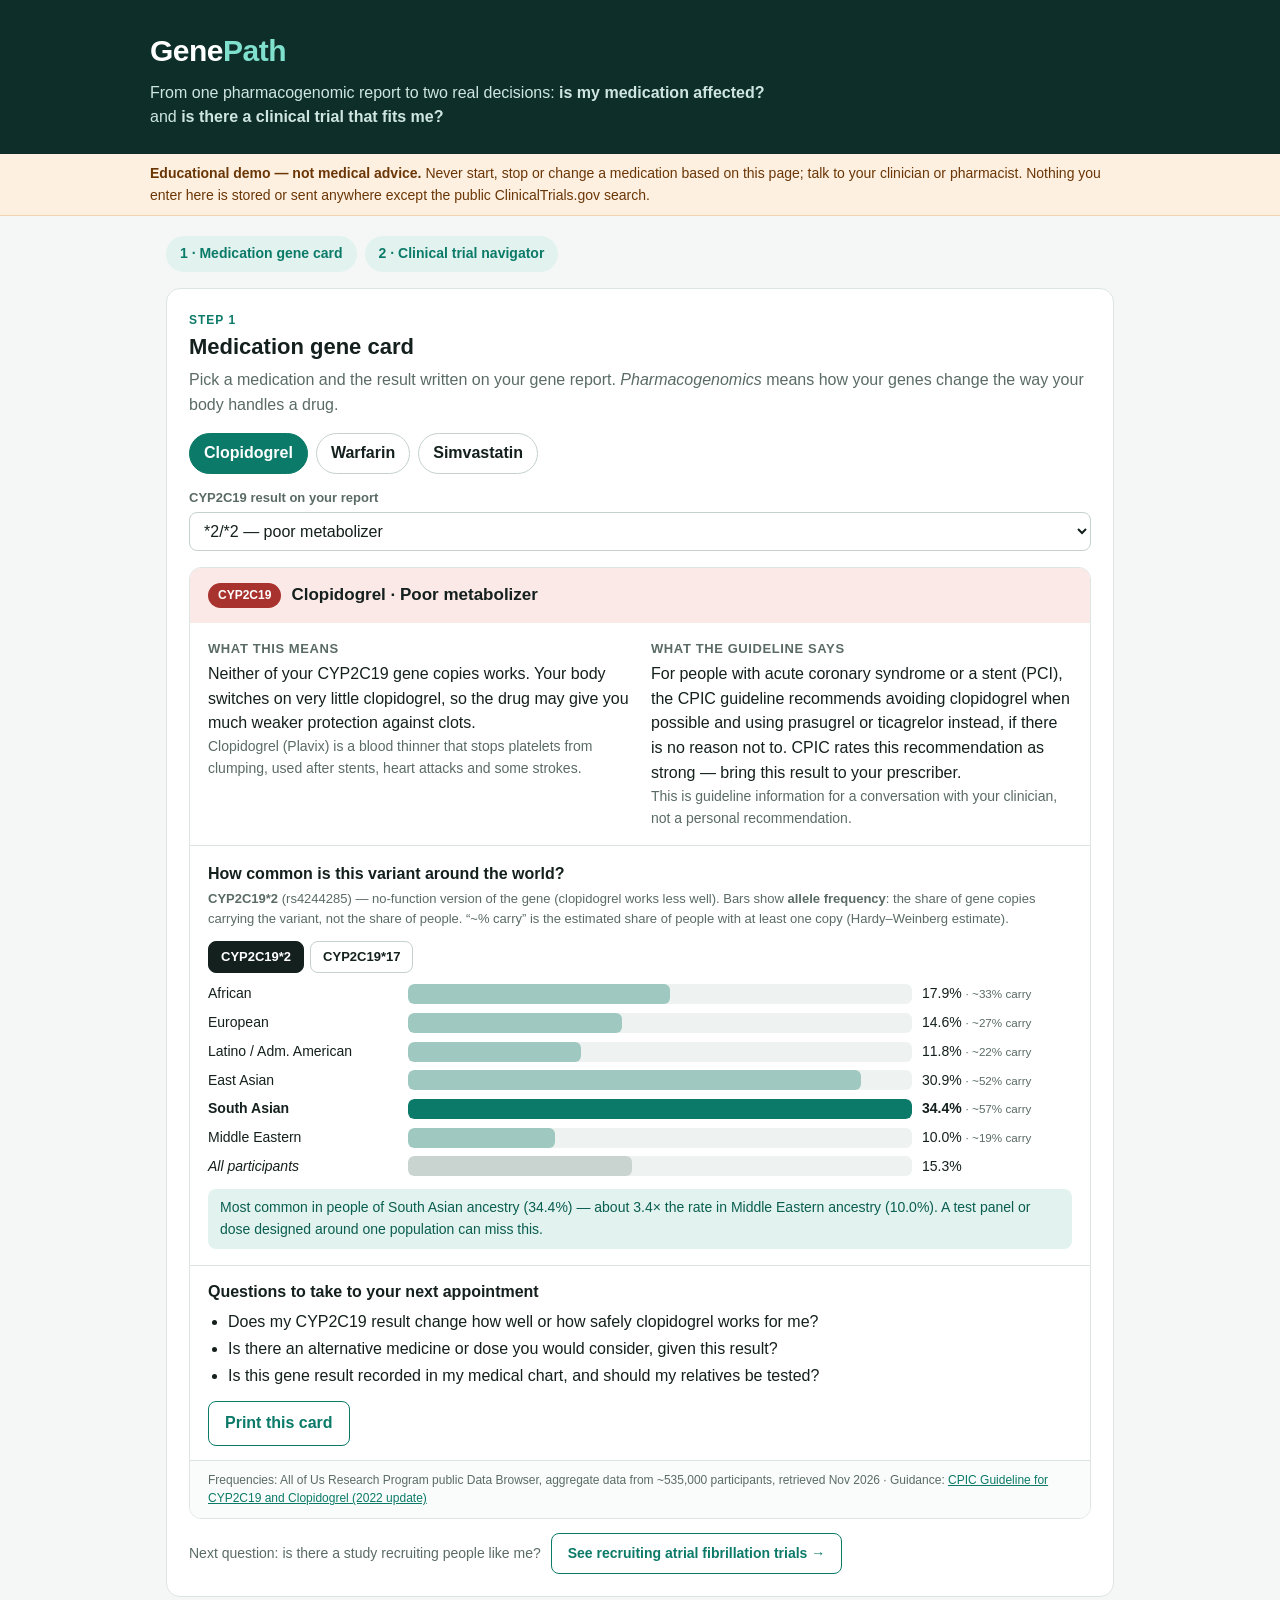
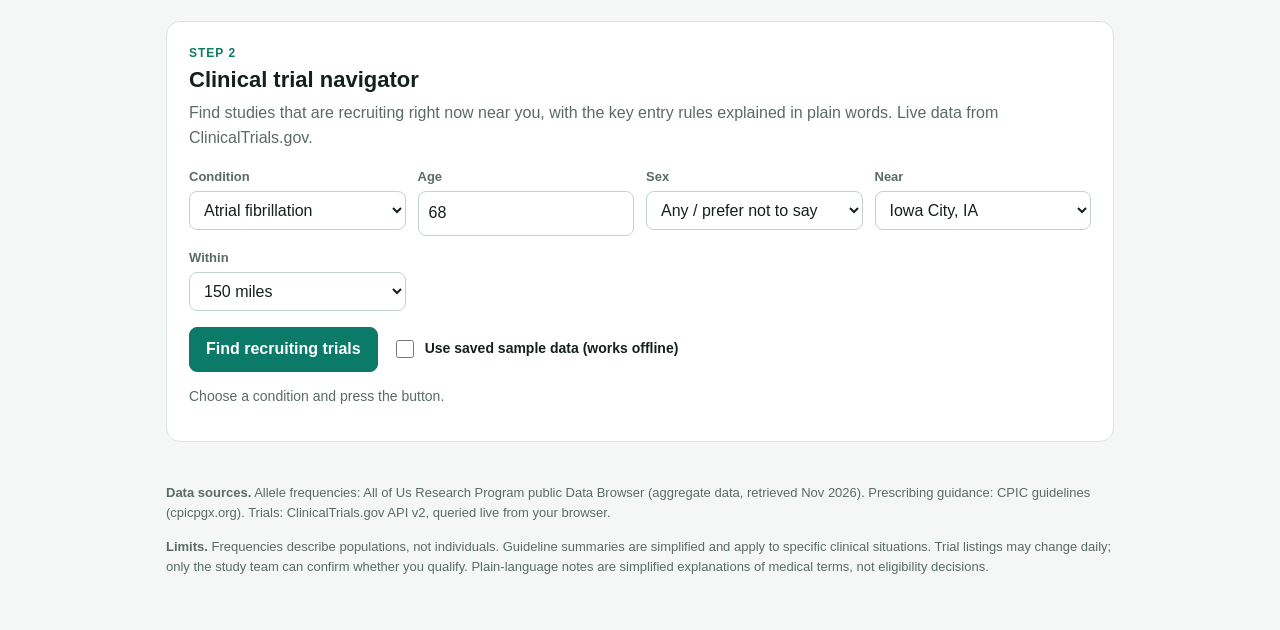
==== index.html @ 31f31918 "Round 2 review: clearer trial titles, chart insight, appointment questions, print view, accessibilit" ====
<!doctype html>
<html lang="en">
<head>
<meta charset="utf-8">
<meta name="viewport" content="width=device-width, initial-scale=1">
<title>GenePath — from a gene report to two real decisions</title>
<meta name="description" content="Educational demo: understand what a pharmacogenomic result means for clopidogrel, warfarin or simvastatin, and find recruiting clinical trials near you.">
<meta property="og:title" content="GenePath — from a gene report to two real decisions">
<meta property="og:description" content="Is my medication affected by my genes? Is there a clinical trial that fits me? Built on All of Us, CPIC and ClinicalTrials.gov public data.">
<link rel="icon" href="data:image/svg+xml,%3Csvg xmlns='http://www.w3.org/2000/svg' viewBox='0 0 32 32'%3E%3Crect width='32' height='32' rx='7' fill='%230e2f29'/%3E%3Ctext x='16' y='23' font-size='19' font-weight='700' text-anchor='middle' fill='%237fe0cd' font-family='Arial'%3EG%3C/text%3E%3C/svg%3E">
<style>
  :root {
    --bg: #f5f7f6; --card: #ffffff; --ink: #14201d; --muted: #5a6b66; --line: #dde5e2;
    --accent: #0b7a68; --accent-soft: #e2f3ef; --warn: #b4530a; --warn-soft: #fdf0e1;
    --danger: #a8322d; --danger-soft: #fbe9e7; --ok: #1f7a3d; --ok-soft: #e6f4ea;
    --bar: #9fc9c0; --bar-hi: #0b7a68;
  }
  * { box-sizing: border-box; }
  body { margin: 0; background: var(--bg); color: var(--ink);
    font: 16px/1.55 -apple-system, BlinkMacSystemFont, "Segoe UI", Roboto, Helvetica, Arial, sans-serif; }
  header.top { background: #0e2f29; color: #fff; padding: 28px 16px 24px; }
  .wrap { max-width: 980px; margin: 0 auto; padding: 0 16px; }
  header.top .wrap { padding: 0; }
  h1 { margin: 0 0 6px; font-size: 30px; letter-spacing: -0.5px; }
  h1 span { color: #7fe0cd; }
  .tagline { margin: 0; color: #cfe6e0; max-width: 640px; }
  .notice { background: var(--warn-soft); border-bottom: 1px solid #f0d5b0; color: #6b3606; font-size: 14px; padding: 9px 16px; }
  .notice .wrap { padding: 0; }
  nav.steps { display: flex; gap: 8px; margin: 20px 0 4px; flex-wrap: wrap; }
  nav.steps a { text-decoration: none; color: var(--accent); background: var(--accent-soft); padding: 7px 14px; border-radius: 999px; font-weight: 600; font-size: 14px; }
  section.module { background: var(--card); border: 1px solid var(--line); border-radius: 14px; padding: 22px; margin: 16px 0 24px; }
  h2 { margin: 0 0 4px; font-size: 22px; }
  .sub { margin: 0 0 16px; color: var(--muted); }
  .eyebrow { font-size: 12px; font-weight: 700; letter-spacing: 1px; text-transform: uppercase; color: var(--accent); }
  .controls { display: grid; grid-template-columns: repeat(auto-fit, minmax(190px, 1fr)); gap: 12px; margin-bottom: 16px; }
  label { display: block; font-size: 13px; font-weight: 600; color: var(--muted); margin-bottom: 4px; }
  select, input[type=number] { width: 100%; padding: 9px 10px; font: inherit; border: 1px solid #c4d1cd; border-radius: 8px; background: #fff; color: var(--ink); }
  button { font: inherit; font-weight: 600; cursor: pointer; border-radius: 8px; border: 1px solid var(--accent); background: var(--accent); color: #fff; padding: 9px 16px; }
  button.ghost { background: #fff; color: var(--accent); }
  button:disabled { opacity: .6; cursor: default; }
  .pillrow { display: flex; gap: 8px; flex-wrap: wrap; margin-bottom: 14px; }
  .pill { border: 1px solid #c4d1cd; background: #fff; color: var(--ink); border-radius: 999px; padding: 7px 14px; font-weight: 600; }
  .pill[aria-pressed=true] { background: var(--accent); border-color: var(--accent); color: #fff; }
  .card { border: 1px solid var(--line); border-radius: 12px; overflow: hidden; }
  .card-head { padding: 14px 18px; display: flex; gap: 10px; align-items: center; flex-wrap: wrap; }
  .card-head.ok { background: var(--ok-soft); } .card-head.warn { background: var(--warn-soft); } .card-head.danger { background: var(--danger-soft); }
  .badge { font-size: 12px; font-weight: 700; padding: 3px 10px; border-radius: 999px; color: #fff; }
  .ok .badge { background: var(--ok); } .warn .badge { background: var(--warn); } .danger .badge { background: var(--danger); }
  .card-head strong { font-size: 17px; }
  .card-body { padding: 16px 18px; display: grid; gap: 14px; }
  .card-body h3 { margin: 0 0 3px; font-size: 13px; text-transform: uppercase; letter-spacing: .6px; color: var(--muted); }
  .card-body p { margin: 0; }
  .term { border-bottom: 1px dotted var(--muted); cursor: help; }
  .glossline { font-size: 14px; color: var(--muted); margin-top: 4px; }
  .chart { border-top: 1px solid var(--line); padding: 16px 18px; }
  .chart h3 { margin: 0 0 2px; font-size: 16px; }
  .chart .hint { font-size: 13px; color: var(--muted); margin: 0 0 12px; }
  .bars { display: grid; gap: 7px; }
  .bar { display: grid; grid-template-columns: 150px 1fr 120px; gap: 10px; align-items: center; font-size: 14px; }
  .bar .track { background: #eef3f1; border-radius: 6px; height: 20px; overflow: hidden; }
  .bar .fill { height: 100%; background: var(--bar); border-radius: 6px; transition: width .35s; }
  .bar.hi .fill { background: var(--bar-hi); } .bar.hi .name, .bar.hi .val { font-weight: 700; }
  .bar .val small { color: var(--muted); font-weight: 400; }
  .tabs { display: flex; gap: 6px; flex-wrap: wrap; margin-bottom: 10px; }
  .tabs button { background: #fff; color: var(--ink); border-color: #c4d1cd; padding: 5px 12px; font-size: 13px; }
  .tabs button[aria-pressed=true] { background: var(--ink); border-color: var(--ink); color: #fff; }
  .source { font-size: 12px; color: var(--muted); padding: 10px 18px; background: #fafcfb; border-top: 1px solid var(--line); }
  .source a, .trial a { color: var(--accent); }
  .handoff { margin-top: 14px; display: flex; gap: 10px; align-items: center; flex-wrap: wrap; font-size: 14px; color: var(--muted); }
  .toggle { display: flex; align-items: center; gap: 8px; font-size: 14px; color: var(--ink); font-weight: 600; margin: 0; }
  .toggle input { width: 18px; height: 18px; }
  .actions { display: flex; gap: 14px; align-items: center; flex-wrap: wrap; margin-bottom: 14px; }
  .status { font-size: 14px; color: var(--muted); margin: 0 0 12px; }
  .status.err { color: var(--danger); }
  .trial { border: 1px solid var(--line); border-radius: 12px; padding: 14px 16px; margin-bottom: 12px; }
  .trial h3 { margin: 0 0 2px; font-size: 17px; }
  .trial .official { font-size: 13px; color: var(--muted); margin: 0 0 8px; }
  .chips { display: flex; gap: 6px; flex-wrap: wrap; margin-bottom: 8px; }
  .chip { font-size: 12px; font-weight: 600; background: var(--accent-soft); color: #0a5e50; padding: 3px 9px; border-radius: 999px; }
  .chip.grey { background: #eef1f0; color: var(--muted); }
  .trial details { margin-top: 8px; }
  .trial summary { cursor: pointer; font-weight: 600; color: var(--accent); }
  .crit { margin: 10px 0 0; padding: 0; list-style: none; display: grid; gap: 10px; }
  .crit li { border-left: 3px solid var(--bar); padding-left: 10px; }
  .crit .orig { font-size: 14px; }
  .crit .plain { font-size: 14px; color: #0a5e50; background: var(--accent-soft); border-radius: 6px; padding: 4px 8px; margin-top: 4px; display: inline-block; }
  .contact { font-size: 14px; margin-top: 10px; }
  footer { color: var(--muted); font-size: 13px; padding: 4px 0 40px; }
  :focus-visible { outline: 3px solid #f0a53a; outline-offset: 2px; }
  .insight { margin: 12px 0 0; font-size: 14px; background: var(--accent-soft); border-radius: 8px; padding: 8px 12px; color: #0a5e50; }
  .ask { border-top: 1px solid var(--line); padding: 14px 18px; }
  .ask h3 { margin: 0 0 6px; font-size: 16px; }
  .ask ul { margin: 0; padding-left: 20px; } .ask li { margin: 2px 0; }
  .ask button { margin-top: 10px; }
  .trial .lead { font-size: 14px; margin: 0 0 8px; }
  @media (min-width: 760px) { .card-body { grid-template-columns: 1fr 1fr; gap: 22px; } .bar { grid-template-columns: 190px 1fr 150px; } }
  @media print {
    body { background: #fff; } header.top { background: #fff; color: #000; padding: 0 0 8px; } h1 span, .tagline { color: #000; }
    nav.steps, #trials, .pillrow, #genoControls, .handoff, .tabs, .ask button, footer p:last-child { display: none !important; }
    section.module { border: 0; padding: 0; } .card, .trial { break-inside: avoid; }
    .bar .fill { -webkit-print-color-adjust: exact; print-color-adjust: exact; }
  }
  @media (max-width: 560px) { .bar { grid-template-columns: 96px 1fr 92px; font-size: 13px; } h1 { font-size: 25px; } section.module { padding: 16px; } }
</style>
</head>
<body>
<header class="top"><div class="wrap">
  <h1>Gene<span>Path</span></h1>
  <p class="tagline">From one pharmacogenomic report to two real decisions: <b>is my medication affected?</b> and <b>is there a clinical trial that fits me?</b></p>
</div></header>
<div class="notice"><div class="wrap"><b>Educational demo — not medical advice.</b> Never start, stop or change a medication based on this page; talk to your clinician or pharmacist. Nothing you enter here is stored or sent anywhere except the public ClinicalTrials.gov search.</div></div>

<div class="wrap">
  <nav class="steps"><a href="#med">1 · Medication gene card</a><a href="#trials">2 · Clinical trial navigator</a></nav>

  <section class="module" id="med">
    <div class="eyebrow">Step 1</div>
    <h2>Medication gene card</h2>
    <p class="sub">Pick a medication and the result written on your gene report. <i>Pharmacogenomics</i> means how your genes change the way your body handles a drug.</p>
    <div class="pillrow" id="drugPills"></div>
    <div class="controls" id="genoControls"></div>
    <div class="card" id="medCard" aria-live="polite"></div>
    <div class="handoff" id="handoff"></div>
  </section>

  <section class="module" id="trials">
    <div class="eyebrow">Step 2</div>
    <h2>Clinical trial navigator</h2>
    <p class="sub">Find studies that are recruiting right now near you, with the key entry rules explained in plain words. Live data from ClinicalTrials.gov.</p>
    <div class="controls">
      <div><label for="cond">Condition</label><select id="cond"></select></div>
      <div><label for="age">Age</label><input id="age" type="number" min="0" max="110" value="68"></div>
      <div><label for="sex">Sex</label><select id="sex"><option value="ALL">Any / prefer not to say</option><option value="FEMALE">Female</option><option value="MALE">Male</option></select></div>
      <div><label for="city">Near</label><select id="city"></select></div>
      <div><label for="radius">Within</label><select id="radius"><option>50</option><option selected>150</option><option>300</option></select></div>
    </div>
    <div class="actions">
      <button id="searchBtn">Find recruiting trials</button>
      <label class="toggle"><input type="checkbox" id="sampleToggle"> Use saved sample data (works offline)</label>
    </div>
    <p class="status" id="trialStatus" role="status" aria-live="polite">Choose a condition and press the button.</p>
    <div id="trialList"></div>
  </section>

  <footer>
    <p><b>Data sources.</b> Allele frequencies: All of Us Research Program public Data Browser (aggregate data, retrieved Nov 2026). Prescribing guidance: CPIC guidelines (cpicpgx.org). Trials: ClinicalTrials.gov API v2, queried live from your browser.</p>
    <p><b>Limits.</b> Frequencies describe populations, not individuals. Guideline summaries are simplified and apply to specific clinical situations. Trial listings may change daily; only the study team can confirm whether you qualify. Plain-language notes are simplified explanations of medical terms, not eligibility decisions.</p>
  </footer>
</div>

<script src="snapshot.js"></script>
<script>
"use strict";
const $ = (id) => document.getElementById(id);
const esc = (s) => String(s ?? "").replace(/[&<>"']/g, (c) => ({ "&": "&amp;", "<": "&lt;", ">": "&gt;", '"': "&quot;", "'": "&#39;" }[c]));

/* ---------------- Module 1: medication gene card ---------------- */
const GROUPS = [["AFR", "African"], ["EUR", "European"], ["AMR", "Latino / Admixed American"], ["EAS", "East Asian"], ["SAS", "South Asian"], ["MID", "Middle Eastern"]];
const SHORT = { AFR: "African", EUR: "European", AMR: "Latino / Adm. American", EAS: "East Asian", SAS: "South Asian", MID: "Middle Eastern" };

// Allele frequencies (%), All of Us public Data Browser, retrieved 2026-11-12. ~1.07M alleles per site.
const VARIANTS = {
  c19s2: { label: "CYP2C19*2", rs: "rs4244285", effect: "no-function version of the gene (clopidogrel works less well)", overall: 15.3, f: { AFR: 17.9, EUR: 14.6, AMR: 11.8, EAS: 30.9, SAS: 34.4, MID: 10.0 } },
  c19s17: { label: "CYP2C19*17", rs: "rs12248560", effect: "increased-function version of the gene (faster activation)", overall: 19.6, f: { AFR: 22.2, EUR: 22.0, AMR: 12.5, EAS: 1.0, SAS: 17.1, MID: 20.4 } },
  c9s2: { label: "CYP2C9*2", rs: "rs1799853", effect: "slower warfarin breakdown", overall: 9.6, f: { AFR: 2.1, EUR: 12.9, AMR: 8.5, EAS: 0.1, SAS: 4.5, MID: 11.9 } },
  c9s3: { label: "CYP2C9*3", rs: "rs1057910", effect: "much slower warfarin breakdown", overall: 5.2, f: { AFR: 1.2, EUR: 6.7, AMR: 4.4, EAS: 3.2, SAS: 10.6, MID: 7.1 } },
  vk: { label: "VKORC1 −1639A", rs: "rs9923231", effect: "more sensitive to warfarin (lower dose needed)", overall: 35.2, f: { AFR: 9.4, EUR: 38.6, AMR: 42.6, EAS: 87.4, SAS: 17.1, MID: 50.5 } },
  slco5: { label: "SLCO1B1*5", rs: "rs4149056", effect: "reduced liver uptake of statins (higher muscle side-effect risk)", overall: 12.6, f: { AFR: 2.8, EUR: 16.0, AMR: 12.1, EAS: 12.7, SAS: 4.8, MID: 20.8 } },
};

const CLOPI_ALT = "For people with acute coronary syndrome or a stent (PCI), the CPIC guideline recommends avoiding clopidogrel when possible and using prasugrel or ticagrelor instead, if there is no reason not to.";
const DRUGS = {
  clopidogrel: {
    name: "Clopidogrel", brand: "Plavix", use: "a blood thinner that stops platelets from clumping, used after stents, heart attacks and some strokes",
    gene: "CYP2C19", variants: ["c19s2", "c19s17"], condition: "afib",
    guideline: "CPIC Guideline for CYP2C19 and Clopidogrel (2022 update)", url: "https://cpicpgx.org/guidelines/guideline-for-clopidogrel-and-cyp2c19/",
    selects: [{ id: "g", label: "CYP2C19 result on your report", options: [
      ["*1/*1", "*1/*1 — normal metabolizer"], ["*1/*2", "*1/*2 — intermediate metabolizer"], ["*2/*2", "*2/*2 — poor metabolizer"],
      ["*1/*17", "*1/*17 — rapid metabolizer"], ["*17/*17", "*17/*17 — ultrarapid metabolizer"], ["*2/*17", "*2/*17 — intermediate metabolizer"]] }],
    result(v) {
      const R = {
        "*1/*1": ["ok", "Normal metabolizer", "Your liver enzyme CYP2C19 works as expected. Clopidogrel is a “prodrug”: it only works after this enzyme switches it on, and yours does that normally.", "Standard clopidogrel dosing is expected to work as intended. No genetics-based change is suggested by CPIC."],
        "*1/*2": ["warn", "Intermediate metabolizer", "One of your two CYP2C19 gene copies does not work. Your body switches on less clopidogrel than usual, so the drug may protect you less well against clots.", CLOPI_ALT + " CPIC rates this recommendation as strong. Worth raising with your cardiologist or pharmacist."],
        "*2/*2": ["danger", "Poor metabolizer", "Neither of your CYP2C19 gene copies works. Your body switches on very little clopidogrel, so the drug may give you much weaker protection against clots.", CLOPI_ALT + " CPIC rates this recommendation as strong — bring this result to your prescriber."],
        "*1/*17": ["ok", "Rapid metabolizer", "One of your CYP2C19 gene copies is extra active. Your body switches on clopidogrel at least as well as usual.", "Standard clopidogrel dosing is expected to work. No genetics-based change is suggested by CPIC."],
        "*17/*17": ["ok", "Ultrarapid metabolizer", "Both of your CYP2C19 gene copies are extra active. Your body switches on clopidogrel very efficiently.", "Standard clopidogrel dosing is expected to work. No genetics-based change is suggested by CPIC."],
        "*2/*17": ["warn", "Intermediate metabolizer", "You carry one non-working copy (*2) and one extra-active copy (*17). The extra-active copy does not fully make up for the non-working one, so this is treated as reduced function.", CLOPI_ALT + " CPIC rates this recommendation as strong. Worth raising with your cardiologist or pharmacist."],
      }[v.g];
      return { level: R[0], title: R[1], meaning: R[2], action: R[3], focus: v.g.includes("*17") && !v.g.includes("*2") ? "c19s17" : "c19s2" };
    },
  },
  warfarin: {
    name: "Warfarin", brand: "Coumadin", use: "a blood thinner used for atrial fibrillation, clots and mechanical heart valves; the right dose differs a lot between people",
    gene: "CYP2C9 + VKORC1", variants: ["vk", "c9s2", "c9s3"], condition: "afib",
    guideline: "CPIC Guideline for Pharmacogenetics-Guided Warfarin Dosing (2017 update)", url: "https://cpicpgx.org/guidelines/guideline-for-warfarin-and-cyp2c9-and-vkorc1/",
    selects: [
      { id: "c9", label: "CYP2C9 result", options: [["*1/*1", "*1/*1 — normal"], ["*1/*2", "*1/*2 — mildly reduced"], ["*1/*3", "*1/*3 — reduced"], ["*2/*2", "*2/*2 — reduced"], ["*2/*3", "*2/*3 — strongly reduced"], ["*3/*3", "*3/*3 — strongly reduced"]] },
      { id: "vk", label: "VKORC1 −1639 result", options: [["GG", "G/G — typical sensitivity"], ["AG", "A/G — more sensitive"], ["AA", "A/A — most sensitive"]] }],
    result(v) {
      // Dose-need band (0 typical, 1 lower, 2 much lower), following the genotype table in the FDA warfarin label.
      const band = { GG: [0, 0, 1, 1, 1, 2], AG: [0, 1, 1, 1, 2, 2], AA: [1, 1, 2, 2, 2, 2] }[v.vk][["*1/*1", "*1/*2", "*1/*3", "*2/*2", "*2/*3", "*3/*3"].indexOf(v.c9)];
      const c9txt = v.c9 === "*1/*1" ? "Your CYP2C9 enzyme clears warfarin at the usual speed." : "Your CYP2C9 enzyme clears warfarin more slowly than usual, so the drug stays in your body longer.";
      const vktxt = v.vk === "GG" ? "Your VKORC1 result means typical sensitivity to warfarin." : v.vk === "AG" ? "Your VKORC1 result means you are somewhat more sensitive to warfarin." : "Your VKORC1 result means you are highly sensitive to warfarin.";
      const T = [["ok", "Typical dose need expected"], ["warn", "Lower dose need likely"], ["danger", "Much lower dose need likely"]][band];
      const act = ["Your genes do not point to an unusual dose. Dosing is still individual and guided by regular INR blood tests.",
        "People with this combination usually end up on a lower-than-average dose. CPIC recommends that prescribers use a validated genetics-based dosing calculator when starting warfarin, alongside INR blood tests.",
        "People with this combination usually need a much lower dose and can take longer to reach a stable level. CPIC recommends that prescribers use a validated genetics-based dosing calculator when starting warfarin, with close INR monitoring."][band];
      const alt = v.c9 === "*2/*3" || v.c9 === "*3/*3" ? " For this CYP2C9 result, CPIC also notes that a different oral blood thinner might be considered." : "";
      return { level: T[0], title: T[1], meaning: c9txt + " " + vktxt, action: act + alt + " Note: for people of African ancestry, CPIC advises also testing additional CYP2C9 variants (*5, *6, *8, *11) that this simple card does not cover.",
        focus: v.vk !== "GG" ? "vk" : v.c9.includes("*3") ? "c9s3" : v.c9.includes("*2") ? "c9s2" : "vk" };
    },
  },
  simvastatin: {
    name: "Simvastatin", brand: "Zocor", use: "a statin that lowers cholesterol; its best-known side effect is muscle pain or, rarely, muscle damage",
    gene: "SLCO1B1", variants: ["slco5"], condition: null,
    guideline: "CPIC Guideline for SLCO1B1, ABCG2, CYP2C9 and Statin-Associated Musculoskeletal Symptoms (2022)", url: "https://cpicpgx.org/guidelines/cpic-guideline-for-statins/",
    selects: [{ id: "g", label: "SLCO1B1 result on your report", options: [["TT", "*1/*1 (T/T) — normal function"], ["TC", "*1/*5 (T/C) — decreased function"], ["CC", "*5/*5 (C/C) — poor function"]] }],
    result(v) {
      const R = {
        TT: ["ok", "Normal function", "SLCO1B1 makes a transporter that pulls statins out of the blood into the liver. Yours works normally, so simvastatin levels in your blood are expected to be typical.", "No genetics-based change is suggested by CPIC. Usual statin choice and dose apply."],
        TC: ["warn", "Decreased function", "One of your two SLCO1B1 gene copies works less well. More simvastatin stays in your bloodstream, which raises the chance of muscle pain or muscle injury.", "CPIC recommends that prescribers consider a different statin (for example rosuvastatin or pravastatin), or, if simvastatin is still needed, keep it at a low dose (CPIC: under 20 mg a day). Report new muscle pain to your clinician."],
        CC: ["danger", "Poor function", "Both of your SLCO1B1 gene copies work poorly. Simvastatin builds up in your bloodstream much more than usual, with a clearly higher risk of muscle injury.", "CPIC recommends that prescribers choose a different statin rather than simvastatin. Bring this result to your prescriber; do not stop a statin on your own."],
      }[v.g];
      return { level: R[0], title: R[1], meaning: R[2], action: R[3], focus: "slco5" };
    },
  },
};

const med = { drug: "clopidogrel", values: {}, variant: null };

function renderDrugPills() {
  $("drugPills").innerHTML = Object.entries(DRUGS).map(([k, d]) => `<button class="pill" data-drug="${k}" aria-pressed="${k === med.drug}">${d.name}</button>`).join("");
}
function renderGenoControls() {
  const d = DRUGS[med.drug];
  med.values = {};
  $("genoControls").innerHTML = d.selects.map((s) => {
    med.values[s.id] = s.options[med.drug === "clopidogrel" ? 2 : 0][0];
    return `<div><label for="sel_${s.id}">${esc(s.label)}</label><select id="sel_${s.id}" data-sel="${s.id}">${s.options.map(([v, t]) => `<option value="${esc(v)}" ${v === med.values[s.id] ? "selected" : ""}>${esc(t)}</option>`).join("")}</select></div>`;
  }).join("");
}
function carrierPct(p) { const q = p / 100; return (1 - (1 - q) * (1 - q)) * 100; }
function renderMedCard(resetVariant) {
  const d = DRUGS[med.drug], r = d.result(med.values);
  if (resetVariant || !d.variants.includes(med.variant)) med.variant = r.focus;
  const v = VARIANTS[med.variant];
  const max = Math.max(...Object.values(v.f), v.overall);
  const top = Object.entries(v.f).sort((a, b) => b[1] - a[1])[0][0];
  const bars = GROUPS.map(([k]) => `<div class="bar ${k === top ? "hi" : ""}"><div class="name">${SHORT[k]}</div><div class="track"><div class="fill" style="width:${(v.f[k] / max * 100).toFixed(1)}%"></div></div><div class="val">${v.f[k].toFixed(1)}% <small>· ~${carrierPct(v.f[k]).toFixed(0)}% carry</small></div></div>`).join("")
    + `<div class="bar"><div class="name"><i>All participants</i></div><div class="track"><div class="fill" style="width:${(v.overall / max * 100).toFixed(1)}%;background:#c9d3d0"></div></div><div class="val">${v.overall.toFixed(1)}%</div></div>`;
  const sorted = Object.entries(v.f).sort((a, b) => b[1] - a[1]), hi = sorted[0], lo = sorted[sorted.length - 1];
  const insight = `Most common in people of ${SHORT[hi[0]]} ancestry (${hi[1].toFixed(1)}%) — about ${(hi[1] / lo[1]).toFixed(hi[1] / lo[1] >= 10 ? 0 : 1)}× the rate in ${SHORT[lo[0]]} ancestry (${lo[1].toFixed(1)}%). A test panel or dose designed around one population can miss this.`;
  const asks = r.level === "ok"
    ? ["Is this gene result recorded in my medical chart, so future prescribers can see it?", "Are there other medicines I take that this gene also affects?", "Should my close relatives know about this result?"]
    : [`Does my ${d.gene} result change how well or how safely ${d.name.toLowerCase()} works for me?`, "Is there an alternative medicine or dose you would consider, given this result?", "Is this gene result recorded in my medical chart, and should my relatives be tested?"];
  const tabs = d.variants.length > 1 ? `<div class="tabs">${d.variants.map((k) => `<button data-variant="${k}" aria-pressed="${k === med.variant}">${VARIANTS[k].label}</button>`).join("")}</div>` : "";
  $("medCard").innerHTML = `
    <div class="card-head ${r.level}"><span class="badge">${esc(d.gene)}</span><strong>${esc(d.name)} · ${esc(r.title)}</strong></div>
    <div class="card-body">
      <div><h3>What this means</h3><p>${esc(r.meaning)}</p><p class="glossline">${esc(d.name)} (${esc(d.brand)}) is ${esc(d.use)}.</p></div>
      <div><h3>What the guideline says</h3><p>${esc(r.action)}</p><p class="glossline">This is guideline information for a conversation with your clinician, not a personal recommendation.</p></div>
    </div>
    <div class="chart">
      <h3>How common is this variant around the world?</h3>
      <p class="hint"><b>${esc(v.label)}</b> (${esc(v.rs)}) — ${esc(v.effect)}. Bars show <b>allele frequency</b>: the share of gene copies carrying the variant, not the share of people. “~% carry” is the estimated share of people with at least one copy (Hardy–Weinberg estimate).</p>
      ${tabs}<div class="bars">${bars}</div>
      <p class="insight">${esc(insight)}</p>
    </div>
    <div class="ask"><h3>Questions to take to your next appointment</h3><ul>${asks.map((q) => `<li>${esc(q)}</li>`).join("")}</ul><button class="ghost" id="printBtn" type="button">Print this card</button></div>
    <div class="source">Frequencies: All of Us Research Program public Data Browser, aggregate data from ~535,000 participants, retrieved Nov 2026 · Guidance: <a href="${d.url}" target="_blank" rel="noopener">${esc(d.guideline)}</a></div>`;
  const c = CONDITIONS.find((x) => x.key === d.condition);
  $("handoff").innerHTML = `<span>Next question: is there a study recruiting people like me?</span><button class="ghost" id="handoffBtn" data-cond="${c ? c.key : ""}">${c ? "See recruiting " + esc(c.label.toLowerCase()) + " trials" : "Explore recruiting trials"} →</button>`;
}

/* ---------------- Module 2: clinical trial navigator ---------------- */
const CONDITIONS = [
  { key: "afib", label: "Atrial fibrillation", term: "atrial fibrillation" },
  { key: "alzheimers", label: "Alzheimer’s disease", term: "Alzheimer disease" },
  { key: "t2d", label: "Type 2 diabetes", term: "type 2 diabetes" },
  { key: "crc", label: "Colorectal cancer", term: "colorectal cancer" },
];
const CITIES = [["Iowa City, IA", 41.6611, -91.5302], ["Chicago, IL", 41.8781, -87.6298], ["Minneapolis, MN", 44.9778, -93.265], ["St. Louis, MO", 38.627, -90.1994],
  ["New York, NY", 40.7128, -74.006], ["Boston, MA", 42.3601, -71.0589], ["Philadelphia, PA", 39.9526, -75.1652], ["Washington, DC", 38.9072, -77.0369],
  ["Atlanta, GA", 33.749, -84.388], ["Miami, FL", 25.7617, -80.1918], ["Houston, TX", 29.7604, -95.3698], ["Dallas, TX", 32.7767, -96.797],
  ["Denver, CO", 39.7392, -104.9903], ["Phoenix, AZ", 33.4484, -112.074], ["Los Angeles, CA", 34.0522, -118.2437], ["San Francisco, CA", 37.7749, -122.4194], ["Seattle, WA", 47.6062, -122.3321]];
const FIELDS = "NCTId,BriefTitle,OverallStatus,BriefSummary,EligibilityCriteria,MinimumAge,MaximumAge,Sex,Phase,StudyType,CentralContactName,CentralContactPhone,CentralContactEMail,LocationFacility,LocationCity,LocationState,LocationCountry,LocationGeoPoint,LocationStatus";

// One-sentence plain-language summaries for the saved sample trials (AI-drafted in advance, reviewed by the author).
const PLAIN_TITLES = {
  NCT04088071: "A registry that follows people having a catheter ablation for an irregular heartbeat, to see how safe and effective it is in everyday care.",
  NCT07575269: "Tests a new catheter system that maps the heart and treats atrial fibrillation with short electrical pulses.",
  NCT06324201: "Follows people treated with a specific ablation catheter to check long-term safety and results for on-and-off atrial fibrillation.",
  NCT07227532: "Checks the long-term safety and results of a pulsed-field ablation catheter for on-and-off atrial fibrillation.",
  NCT05963698: "Compares closing off a small pouch in the heart (where clots form) against staying on blood thinners to prevent stroke.",
  NCT05712200: "Tests a monthly injected blood thinner for older adults with atrial fibrillation who cannot take the usual blood-thinner pills.",
  NCT06230783: "Studies whether changes in the way people speak can reveal early signs of Alzheimer’s disease.",
  NCT07602582: "A follow-on study of the Alzheimer’s drug donanemab for people who already finished an earlier donanemab trial.",
  NCT07413744: "An early study of whether changing gut bacteria could affect memory and Alzheimer’s disease.",
  NCT03954899: "Tests whether a nightly 5 mg melatonin tablet can help protect memory and brain health in older adults.",
  NCT07032350: "Tests an app that helps family caregivers manage pain in a relative living with dementia.",
  NCT07812337: "Tests a tool that helps primary-care doctors and older adults decide about blood tests for Alzheimer’s disease.",
  NCT07817251: "Looks at how well people with type 2 diabetes tolerate switching from semaglutide to a newer combination injection.",
  NCT07684144: "A long-term follow-on study of a monthly weight and blood-sugar injection, for people who finished the earlier trial.",
  NCT07392190: "Tests an add-on weekly injection for people who still have obesity while already on a GLP-1-type medicine.",
  NCT07282613: "Tests whether a weekly combination injection lowers blood sugar and weight in children and teens with type 2 diabetes.",
  NCT07784270: "Tests a new injectable medicine for adults with type 2 diabetes who also have overweight or obesity.",
  NCT07662213: "Compares a new once-daily diabetes pill with semaglutide in adults with type 2 diabetes.",
  NCT07221357: "Compares a new antibody plus chemotherapy with the standard antibody plus chemotherapy as first treatment for advanced colorectal cancer.",
  NCT05919264: "An early study of a new targeted drug for advanced cancers, including colorectal cancer, with specific gene changes.",
  NCT03947385: "An early study of a targeted drug for solid tumors that carry particular gene changes.",
  NCT07020117: "An early study of a radioactive drug that seeks out and treats advanced solid tumors.",
  NCT06750094: "Compares a newer antibody with standard antibodies, each with chemotherapy, for advanced colorectal cancer without certain gene mutations.",
  NCT05592626: "An early study of an immune-activating antibody drug for advanced solid tumors.",
};

// Rule-based plain-language notes: [pattern, explanation]. First two matches are shown.
const GLOSSARY = [
  [/informed consent|capable of providing (written )?consent|consent form|\bICF\b/i, "You must understand what the study involves and agree in writing to take part."],
  [/assent/i, "A child also has to agree to take part, in addition to a parent’s permission."],
  [/paroxysmal|\bPAF\b/i, "“Paroxysmal” means the irregular heartbeat comes and goes on its own."],
  [/persistent (atrial|AF)|\bPsAF\b/i, "“Persistent” means the irregular heartbeat lasts more than a week without stopping by itself."],
  [/refractory|not tolerated|inadequately (managed|controlled)/i, "The usual treatment has not worked well enough for you, or you could not tolerate it."],
  [/ablation/i, "Ablation is a procedure that uses a thin tube in the heart to stop the faulty electrical signals."],
  [/CHA2DS2[- ]?VASc/i, "CHA₂DS₂-VASc is a stroke-risk score based on age and conditions such as high blood pressure, diabetes and past stroke."],
  [/anticoagula/i, "Anticoagulants are blood thinners (for example warfarin or apixaban)."],
  [/antiarrhythmic|\bAAD\b/i, "Antiarrhythmic drugs are medicines that keep the heart rhythm steady."],
  [/\bECOG\b/i, "ECOG 0–1 means you are up and about and able to do light daily activities."],
  [/RECIST|measurable (disease|tumor|lesion)/i, "At least one tumor must be visible and measurable on a scan, so doctors can track whether it shrinks."],
  [/metasta|locally advanced|unresectable|not amenable to curative surgery/i, "The cancer has spread or cannot be completely removed with surgery."],
  [/histologic|cytologic/i, "The diagnosis must be confirmed by looking at a tissue sample under a microscope."],
  [/dMMR|MSI-H|microsatellite/i, "dMMR / MSI-H is a tumor test result that affects which treatments work; this study needs a specific result."],
  [/\bBRAF\b|\bKRAS\b|\bNRAS\b|mutation|fusion|wild-type/i, "Your tumor needs to have been tested for specific gene changes; the study accepts only certain results."],
  [/tumor tissue|archival/i, "You agree to let the study use a sample of your tumor (new or previously stored)."],
  [/organ and marrow function/i, "Blood tests must show your liver, kidneys and bone marrow are working well enough."],
  [/HbA1c|A1c/i, "HbA1c is a blood test showing your average blood sugar over about three months."],
  [/\bBMI\b|kg\/m2|obesity|overweight/i, "BMI is a weight-for-height measure; the study sets a minimum value."],
  [/incretin|semaglutide|GLP-1/i, "Incretin medicines are drugs like semaglutide or tirzepatide that lower blood sugar and weight."],
  [/T2DM|type 2 diabetes/i, "You need a confirmed type 2 diabetes diagnosis, usually for a minimum length of time."],
  [/\bMCI\b|mild cognitive impairment/i, "Mild cognitive impairment means memory or thinking problems that are noticeable but do not stop daily life."],
  [/cognitively unimpaired/i, "“Cognitively unimpaired” means no memory or thinking problems on testing."],
  [/MoCA|Montreal Cognitive|clinical dementia rating|\bCDR\b|MMSE/i, "These are short memory and thinking tests; the study needs your score in a set range."],
  [/study partner|caregiver/i, "Someone who knows you well (a relative or friend) must take part with you."],
  [/childbearing/i, "There are rules about pregnancy and birth control during the study."],
  [/completed (study|the week)|enrolled in the/i, "This study is only open to people who already took part in a specific earlier study."],
  [/stroke|systemic embolism/i, "A history of stroke or a clot that travelled elsewhere in the body is relevant here."],
  [/(\d+)\s*(years|yrs)|years of age|\bage[sd]?\b/i, "There is an age requirement — check it against your own age."],
];
function plainNote(text) {
  const hits = GLOSSARY.filter(([re]) => re.test(text)).map(([, t]) => t).slice(0, 2);
  return hits.length ? hits.join(" ") : "Ask the study team what this rule means for you — their contact details are below.";
}
function miles(aLat, aLon, bLat, bLon) {
  const r = 3958.8, t = Math.PI / 180, dp = (bLat - aLat) * t, dl = (bLon - aLon) * t;
  const h = Math.sin(dp / 2) ** 2 + Math.cos(aLat * t) * Math.cos(bLat * t) * Math.sin(dl / 2) ** 2;
  return 2 * r * Math.asin(Math.sqrt(h));
}
const years = (s) => { const m = /(\d+)\s*(Year|Month|Week|Day)/i.exec(s || ""); if (!m) return null; const n = +m[1]; return /year/i.test(m[2]) ? n : /month/i.test(m[2]) ? n / 12 : 0; };
const clean = (s) => String(s || "").replace(/\\([<>\[\]&*_])/g, "$1").replace(/\s+/g, " ").trim();

function keyCriteria(text) {
  const inc = String(text || "").split(/exclusion criteria/i)[0];
  const bullets = (inc.match(/^\s*(?:\*|-|\d+\.)\s+.+$/gm) || []).map((b) => clean(b.replace(/^\s*(?:\*|-|\d+\.)\s+/, ""))).filter((b) => b.length > 12 && !/(:|\b(OR|AND))$/.test(b));
  const boiler = /informed consent|consent form|willing and (able|capable)|able and willing/i;
  const ranked = [...bullets.filter((b) => !boiler.test(b)), ...bullets.filter((b) => boiler.test(b))];
  return ranked.slice(0, 3).map((b) => (b.length > 260 ? b.slice(0, 257).replace(/\s\S*$/, "") + "…" : b));
}
function normalize(study, origin) {
  const p = study.protocolSection || {}, e = p.eligibilityModule || {}, cl = p.contactsLocationsModule || {};
  const locs = (cl.locations || []).filter((l) => l.geoPoint && (!l.country || l.country === "United States"))
    .map((l) => ({ name: l.facility, city: l.city, state: l.state, status: l.status, dist: miles(origin.lat, origin.lon, l.geoPoint.lat, l.geoPoint.lon) }))
    .sort((a, b) => a.dist - b.dist);
  const id = p.identificationModule?.nctId;
  return { id, title: clean(p.identificationModule?.briefTitle), status: p.statusModule?.overallStatus, summary: clean(p.descriptionModule?.briefSummary),
    type: p.designModule?.studyType, phases: (p.designModule?.phases || []).filter((x) => x !== "NA"),
    minAge: years(e.minimumAge), maxAge: years(e.maximumAge), minAgeTxt: e.minimumAge, maxAgeTxt: e.maximumAge, sex: e.sex || "ALL",
    criteria: keyCriteria(e.eligibilityCriteria), locs, contact: (cl.centralContacts || [])[0], plain: PLAIN_TITLES[id] };
}
function firstSentence(s) { const m = /^(.{40,220}?[.!?])(\s|$)/.exec(s || ""); return m ? m[1] : (s || "").slice(0, 200); }

function renderTrials(list, origin, note, isErr) {
  const age = +$("age").value || null, sex = $("sex").value;
  const fits = list.filter((t) => (age == null || ((t.minAge == null || age >= t.minAge) && (t.maxAge == null || age <= t.maxAge))) && (sex === "ALL" || t.sex === "ALL" || t.sex === sex));
  fits.sort((a, b) => (a.locs[0]?.dist ?? 1e9) - (b.locs[0]?.dist ?? 1e9));
  const shown = fits.slice(0, 8);
  $("trialStatus").className = "status" + (isErr ? " err" : "");
  $("trialStatus").textContent = `${note} ${list.length} recruiting studies found; ${fits.length} are open to age ${age ?? "any"}${sex === "ALL" ? "" : ", " + sex.toLowerCase()}. Showing the ${shown.length} nearest.`;
  $("trialList").innerHTML = shown.map((t, i) => {
    const near = t.locs[0];
    const ageTxt = `${t.minAgeTxt || "No minimum"}${t.maxAgeTxt ? " – " + t.maxAgeTxt : " and older"}`;
    const c = t.contact;
    const contact = c ? `${esc(c.name || "Study contact")}${c.phone ? " · " + esc(c.phone) : ""}${c.email ? ` · <a href="mailto:${esc(c.email)}">${esc(c.email)}</a>` : ""}` : "See the study page for site contacts";
    return `<article class="trial">
      <h3>${esc(t.plain || t.title)}</h3>
      ${t.plain ? "" : `<p class="lead">${esc(firstSentence(t.summary))}</p>`}
      <p class="official">${t.plain ? "Official title: " + esc(t.title) + " · " : ""}<a href="https://clinicaltrials.gov/study/${esc(t.id)}" target="_blank" rel="noopener">${esc(t.id)}</a></p>
      <div class="chips"><span class="chip">${t.status === "RECRUITING" ? "Recruiting now" : esc(t.status)}</span>
        ${near ? `<span class="chip">${esc(near.city)}, ${esc(near.state)} · ${near.dist < 1 ? "under 1" : Math.round(near.dist)} mi from ${esc(origin.label)}</span>` : `<span class="chip grey">Location not listed</span>`}
        <span class="chip grey">Ages: ${esc(ageTxt)}</span>
        <span class="chip grey">${t.type === "OBSERVATIONAL" ? "Observational (no experimental treatment)" : "Tests a treatment" + (t.phases.length ? " · " + esc(t.phases.join("/").replace(/PHASE/g, "Phase ")) : "")}</span></div>
      <details ${i === 0 ? "open" : ""}><summary>Key entry rules, in plain words</summary>
        <ul class="crit">${t.criteria.map((k) => `<li><div class="orig">“${esc(k)}”</div><div class="plain">In plain words: ${esc(plainNote(k))}</div></li>`).join("") || "<li>No criteria listed.</li>"}</ul>
        ${t.locs.length > 1 ? `<p class="contact"><b>Other nearby sites:</b> ${t.locs.slice(1, 4).map((l) => `${esc(l.city)}, ${esc(l.state)} (${Math.round(l.dist)} mi)`).join(" · ")}</p>` : ""}
        <p class="contact"><b>Contact:</b> ${contact}</p>
      </details></article>`;
  }).join("") || `<p class="status">No recruiting studies matched. Try a wider distance or a different age.</p>`;
}

function showSample(note, isErr) {
  const snap = window.TRIAL_SNAPSHOT;
  if (!snap) { $("trialStatus").className = "status err"; $("trialStatus").textContent = "Sample data file (snapshot.js) is missing."; return; }
  const list = (snap.conditions[$("cond").value] || []).map((s) => normalize(s, snap.origin));
  renderTrials(list, snap.origin, `${note} Sample data saved ${snap.fetchedAt} for ${snap.origin.label} (within ${snap.radiusMiles} miles).`, isErr);
}
async function search() {
  if ($("sampleToggle").checked) return showSample("", false);
  const cond = CONDITIONS.find((c) => c.key === $("cond").value);
  const [label, lat, lon] = CITIES[+$("city").value];
  const origin = { label, lat, lon }, radius = $("radius").value;
  const url = "https://clinicaltrials.gov/api/v2/studies?" + new URLSearchParams({ "query.cond": cond.term, "filter.overallStatus": "RECRUITING", "filter.geo": `distance(${lat},${lon},${radius}mi)`, pageSize: "30", fields: FIELDS });
  $("searchBtn").disabled = true; $("trialStatus").className = "status"; $("trialStatus").textContent = "Searching ClinicalTrials.gov…"; $("trialList").innerHTML = "";
  try {
    const res = await fetch(url);
    if (!res.ok) throw new Error("HTTP " + res.status);
    const data = await res.json();
    renderTrials((data.studies || []).map((s) => normalize(s, origin)), origin, `Live from ClinicalTrials.gov, within ${radius} miles of ${label}.`, false);
  } catch (err) {
    showSample("Could not reach ClinicalTrials.gov, so this is saved sample data instead.", true);
  } finally { $("searchBtn").disabled = false; }
}

/* ---------------- wiring ---------------- */
$("cond").innerHTML = CONDITIONS.map((c) => `<option value="${c.key}">${c.label}</option>`).join("");
$("city").innerHTML = CITIES.map((c, i) => `<option value="${i}">${c[0]}</option>`).join("");
$("radius").innerHTML = [50, 150, 300].map((r) => `<option value="${r}" ${r === 150 ? "selected" : ""}>${r} miles</option>`).join("");
renderDrugPills(); renderGenoControls(); renderMedCard(true);

$("drugPills").addEventListener("click", (e) => { const b = e.target.closest("[data-drug]"); if (!b) return; med.drug = b.dataset.drug; renderDrugPills(); renderGenoControls(); renderMedCard(true); });
$("genoControls").addEventListener("change", (e) => { const s = e.target.closest("[data-sel]"); if (!s) return; med.values[s.dataset.sel] = s.value; renderMedCard(true); });
$("medCard").addEventListener("click", (e) => { if (e.target.closest("#printBtn")) return window.print(); const b = e.target.closest("[data-variant]"); if (!b) return; med.variant = b.dataset.variant; renderMedCard(false); });
$("handoff").addEventListener("click", (e) => { const b = e.target.closest("[data-cond]"); if (!b) return; if (b.dataset.cond) $("cond").value = b.dataset.cond; $("trials").scrollIntoView({ behavior: "smooth" }); search(); });
$("searchBtn").addEventListener("click", search);
$("sampleToggle").addEventListener("change", () => { const on = $("sampleToggle").checked; if (on) { $("city").value = "0"; $("radius").value = "150"; } $("city").disabled = $("radius").disabled = on; search(); });
</script>
</body>
</html>
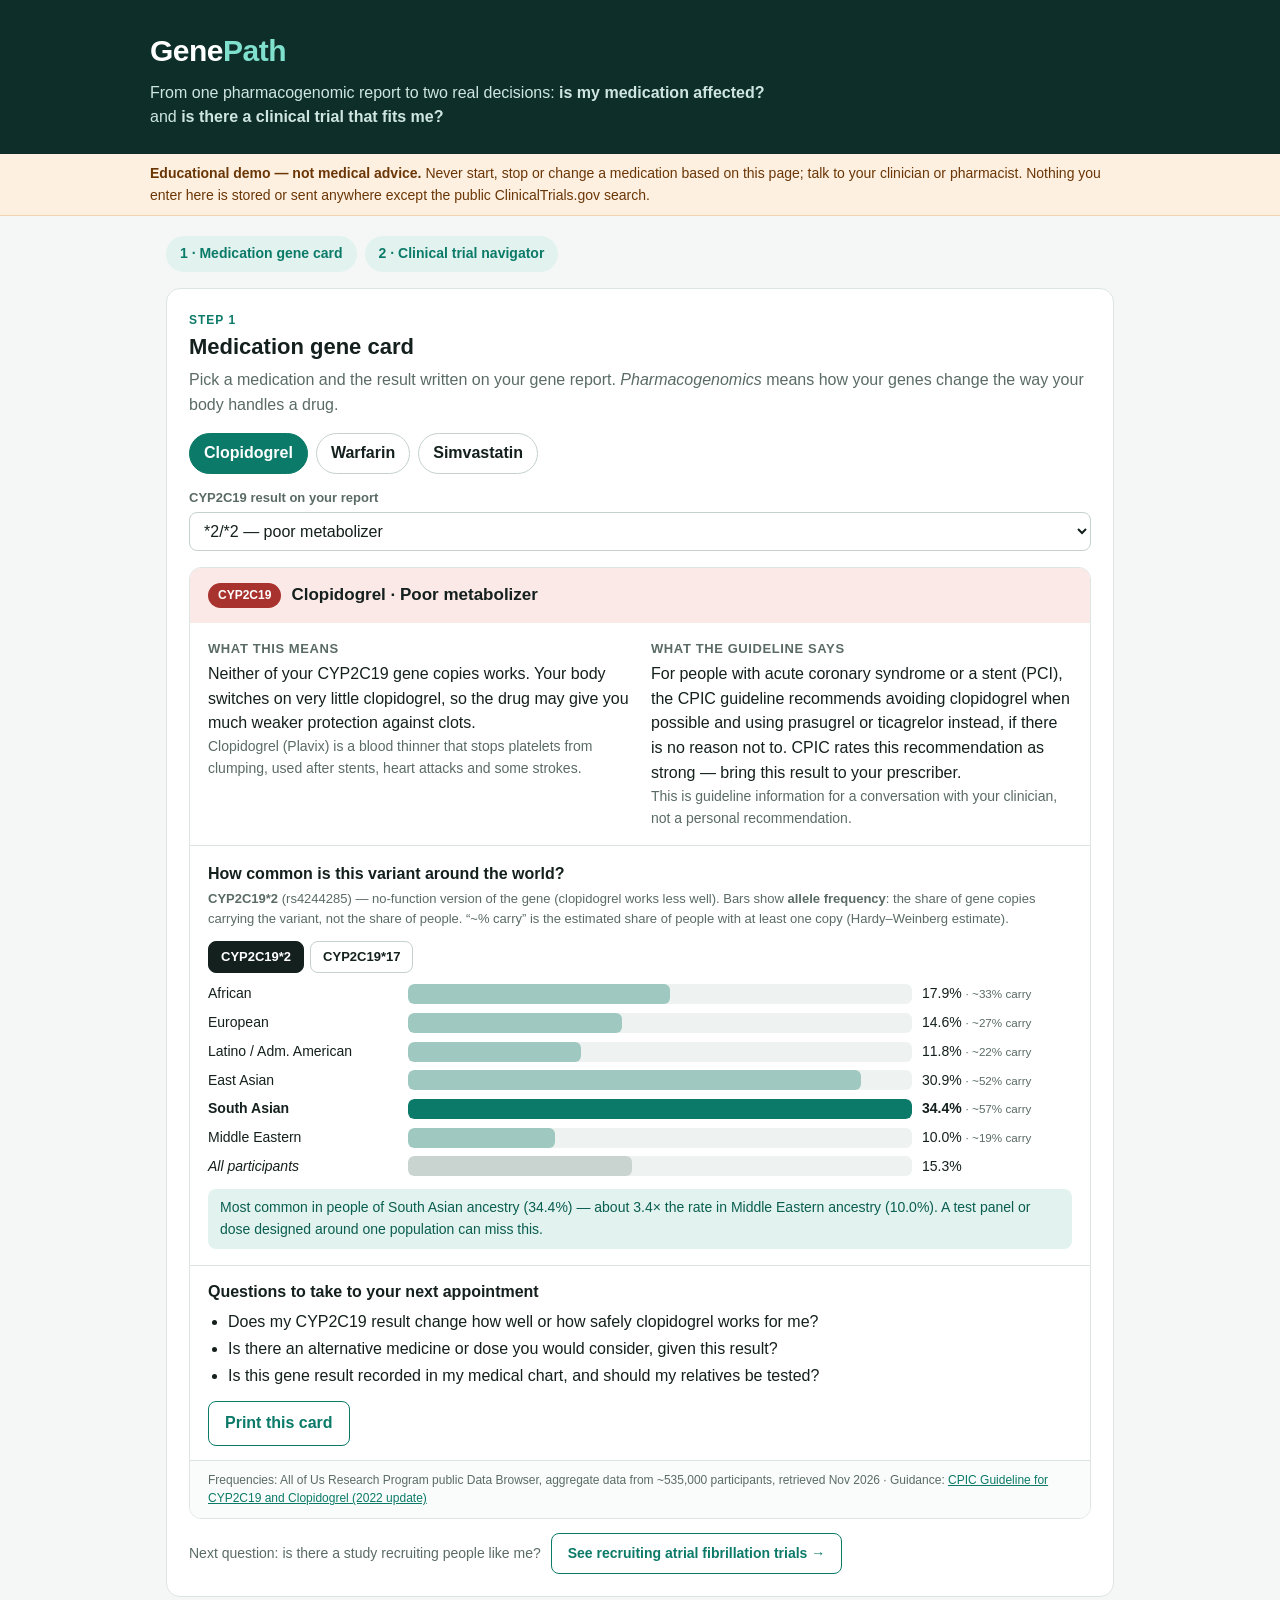
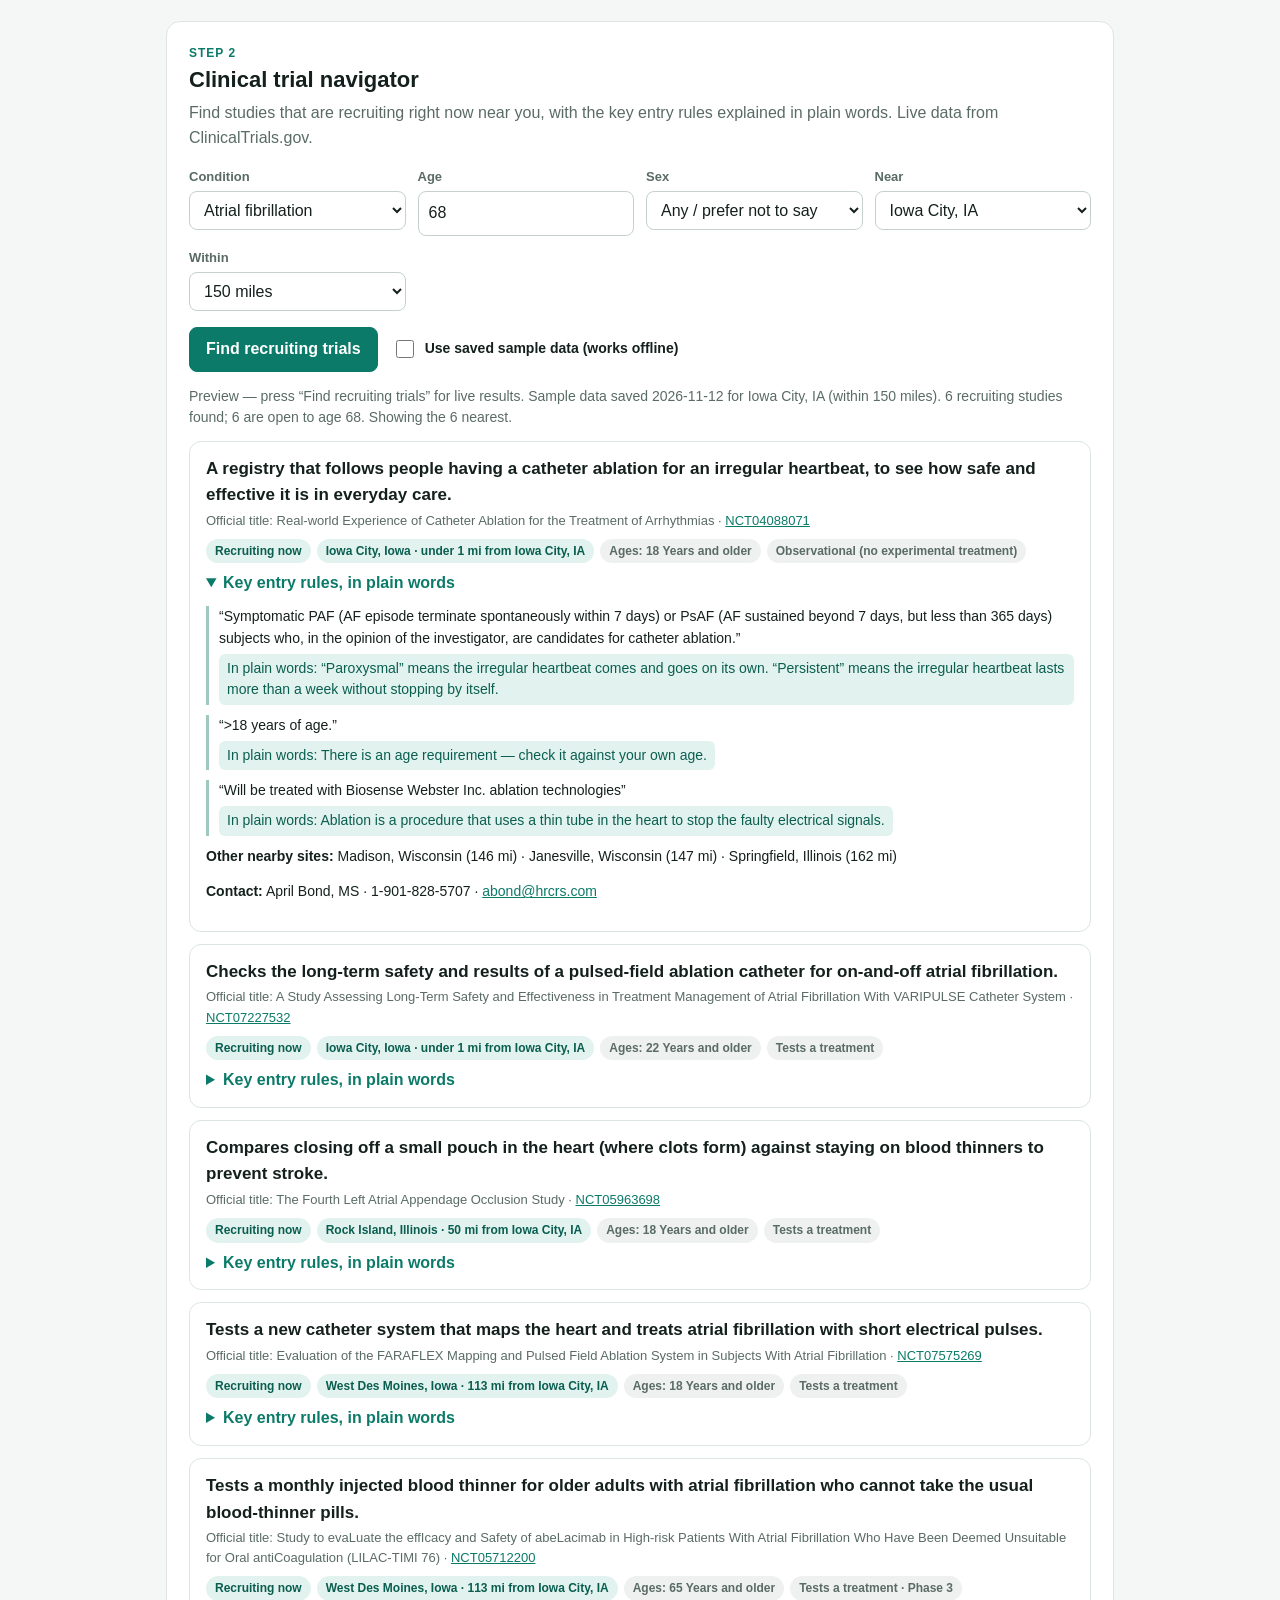
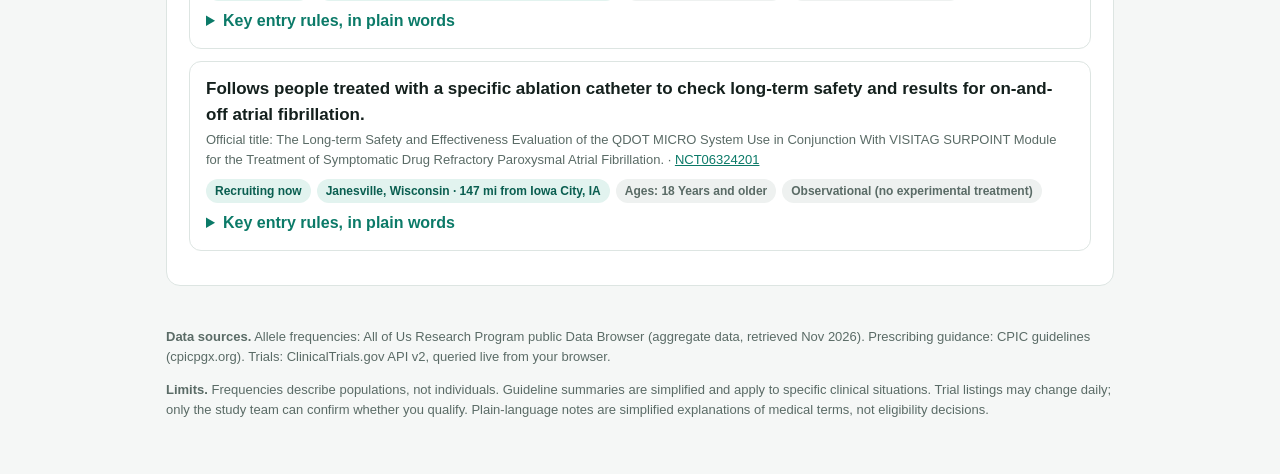
==== commit 19ed55c6: "Round 3 review: search timeout, first-load preview, submission docs, tidy layout - Abort live search" ====
--- a/index.html
+++ b/index.html
@@ -419,7 +419,8 @@
   const url = "https://clinicaltrials.gov/api/v2/studies?" + new URLSearchParams({ "query.cond": cond.term, "filter.overallStatus": "RECRUITING", "filter.geo": `distance(${lat},${lon},${radius}mi)`, pageSize: "30", fields: FIELDS });
   $("searchBtn").disabled = true; $("trialStatus").className = "status"; $("trialStatus").textContent = "Searching ClinicalTrials.gov…"; $("trialList").innerHTML = "";
   try {
-    const res = await fetch(url);
+    const ctl = new AbortController(), timer = setTimeout(() => ctl.abort(), 12000);
+    const res = await fetch(url, { signal: ctl.signal }).finally(() => clearTimeout(timer));
     if (!res.ok) throw new Error("HTTP " + res.status);
     const data = await res.json();
     renderTrials((data.studies || []).map((s) => normalize(s, origin)), origin, `Live from ClinicalTrials.gov, within ${radius} miles of ${label}.`, false);
@@ -439,6 +440,8 @@
 $("medCard").addEventListener("click", (e) => { if (e.target.closest("#printBtn")) return window.print(); const b = e.target.closest("[data-variant]"); if (!b) return; med.variant = b.dataset.variant; renderMedCard(false); });
 $("handoff").addEventListener("click", (e) => { const b = e.target.closest("[data-cond]"); if (!b) return; if (b.dataset.cond) $("cond").value = b.dataset.cond; $("trials").scrollIntoView({ behavior: "smooth" }); search(); });
 $("searchBtn").addEventListener("click", search);
+$("age").addEventListener("keydown", (e) => { if (e.key === "Enter") search(); });
+if (window.TRIAL_SNAPSHOT) showSample("Preview — press “Find recruiting trials” for live results.", false);
 $("sampleToggle").addEventListener("change", () => { const on = $("sampleToggle").checked; if (on) { $("city").value = "0"; $("radius").value = "150"; } $("city").disabled = $("radius").disabled = on; search(); });
 </script>
 </body>
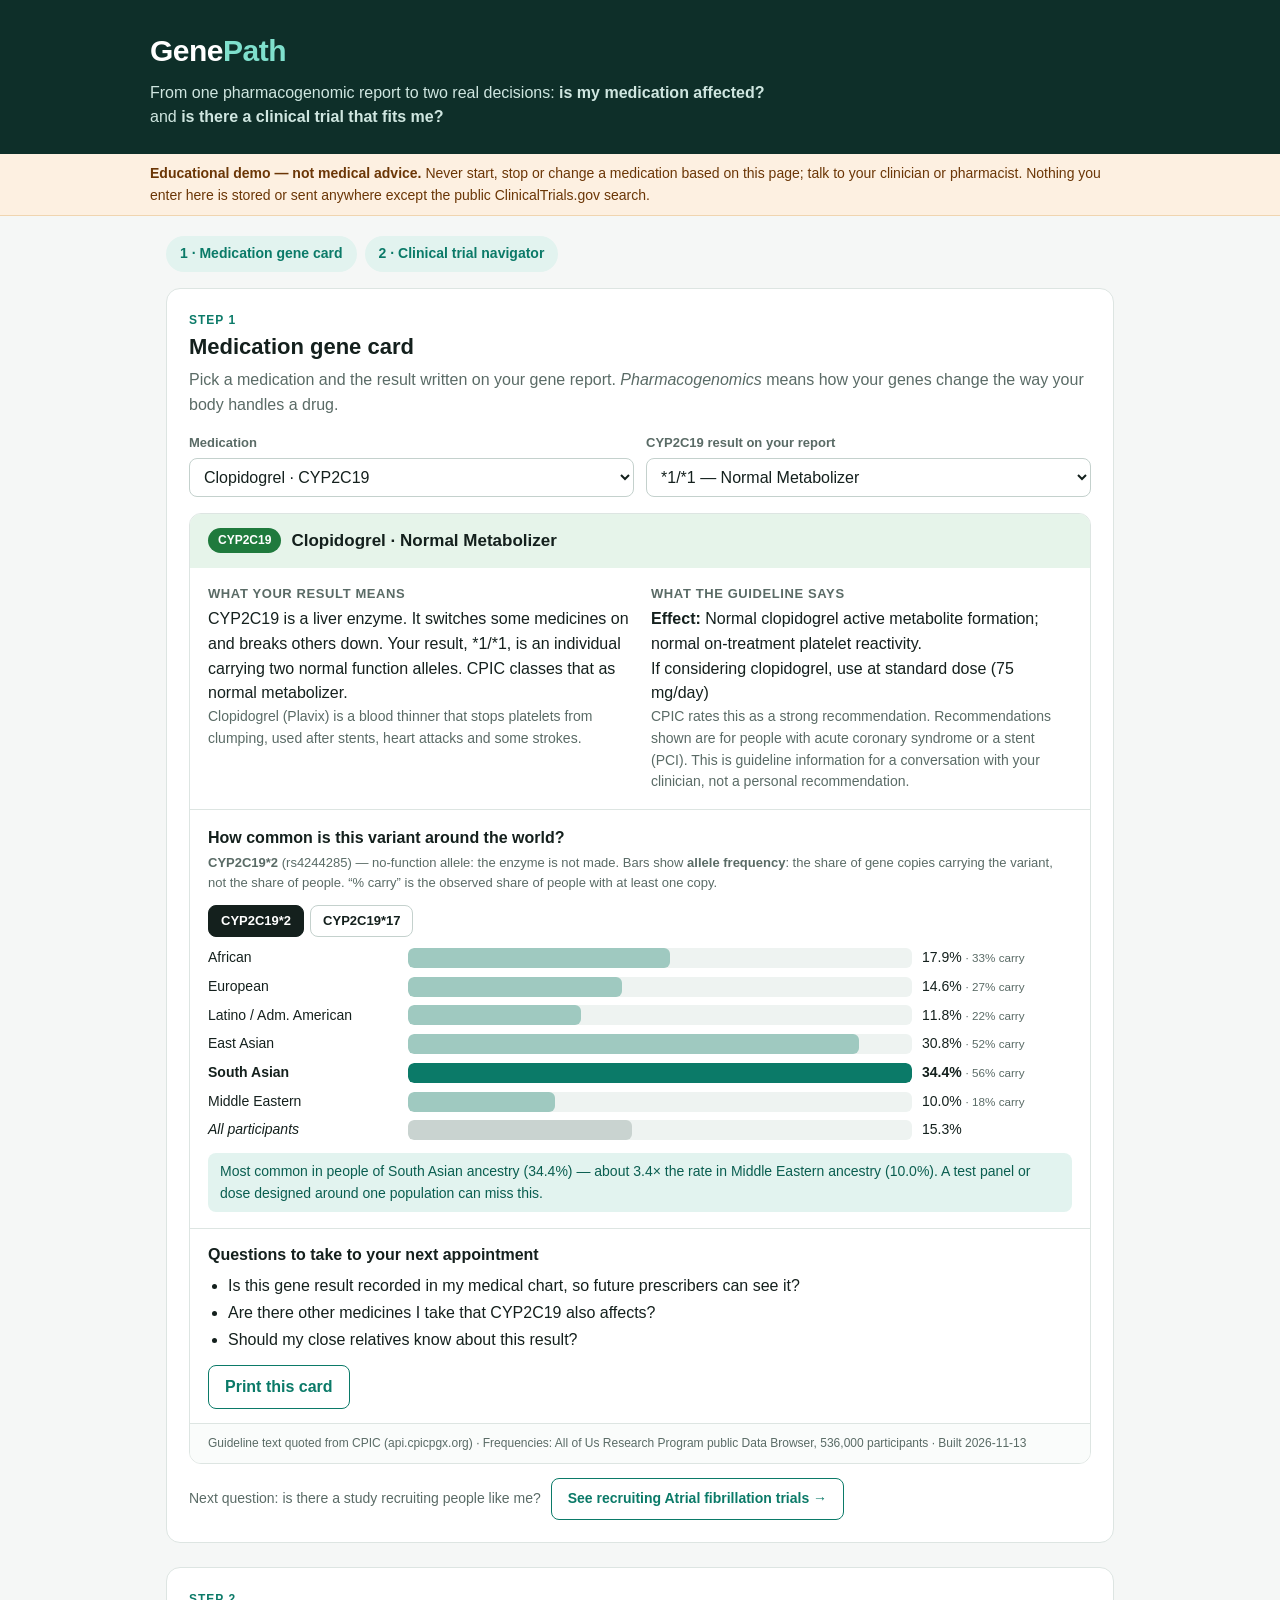
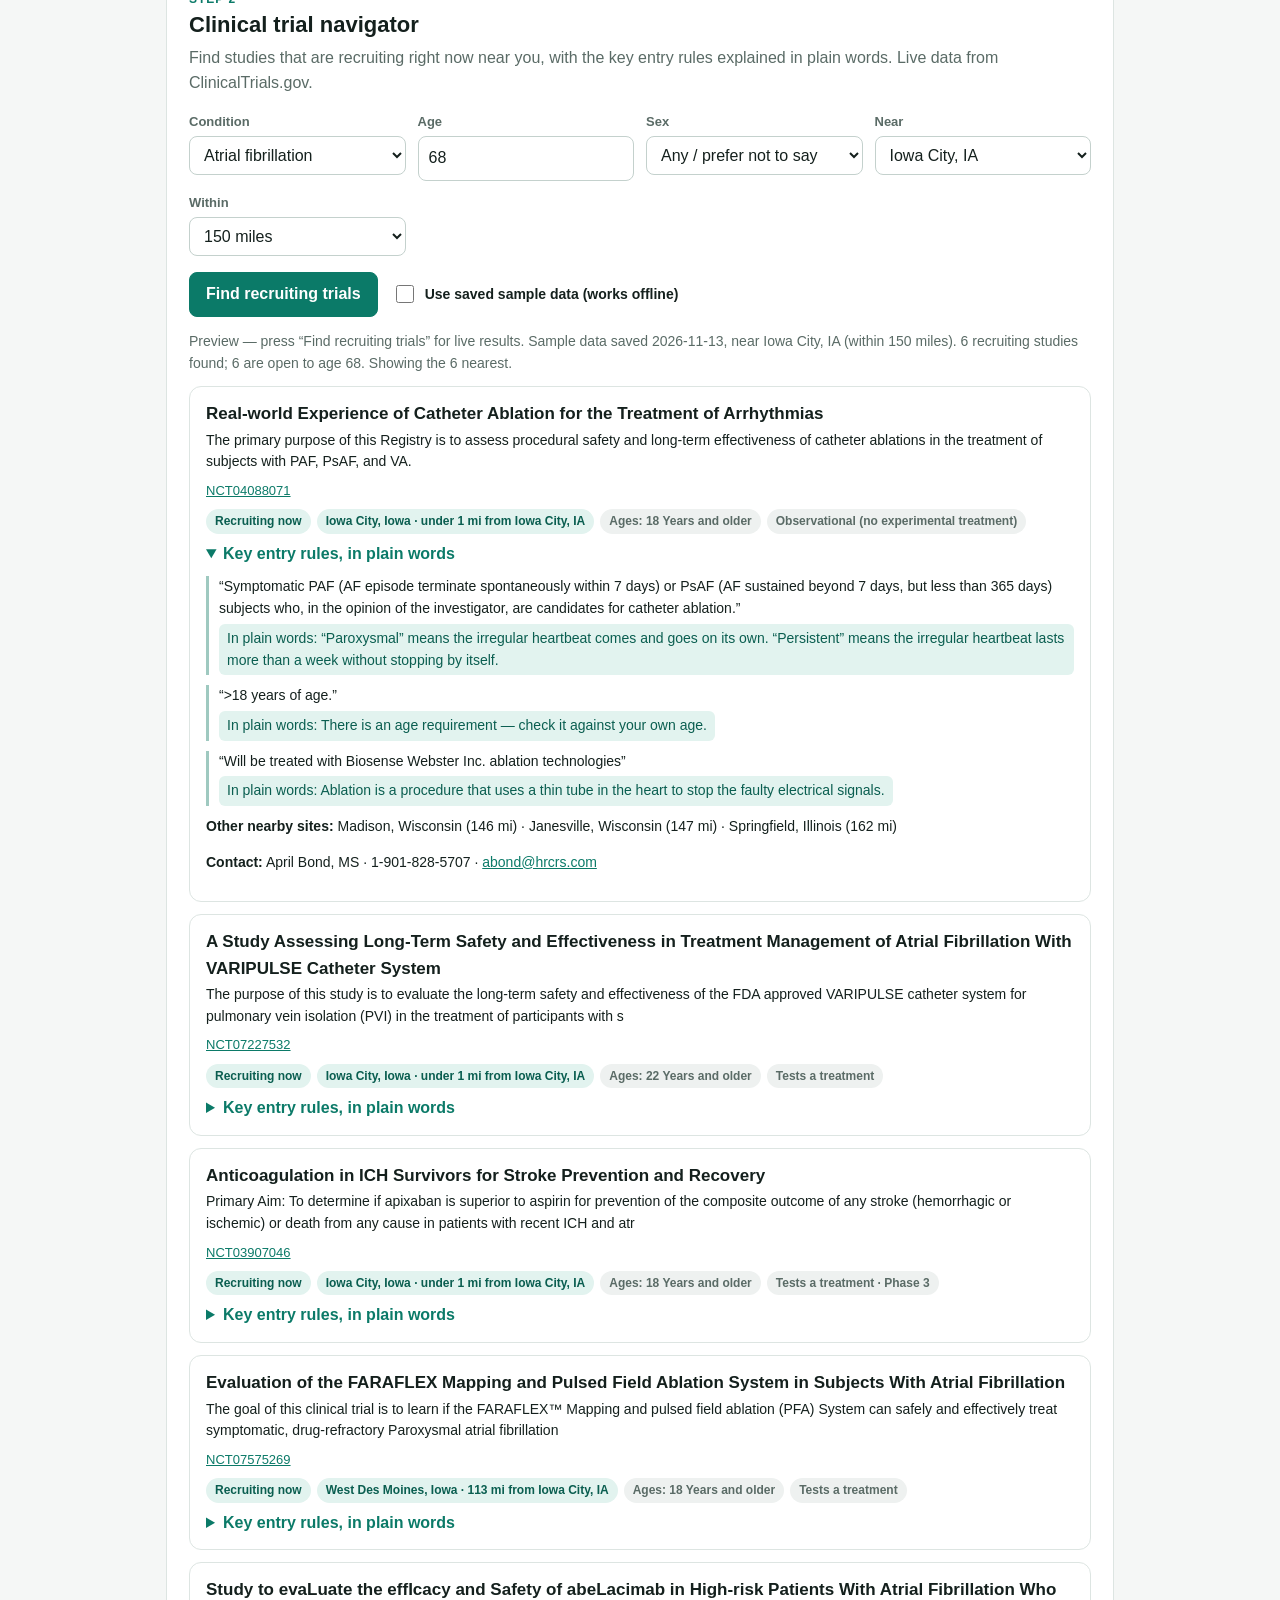
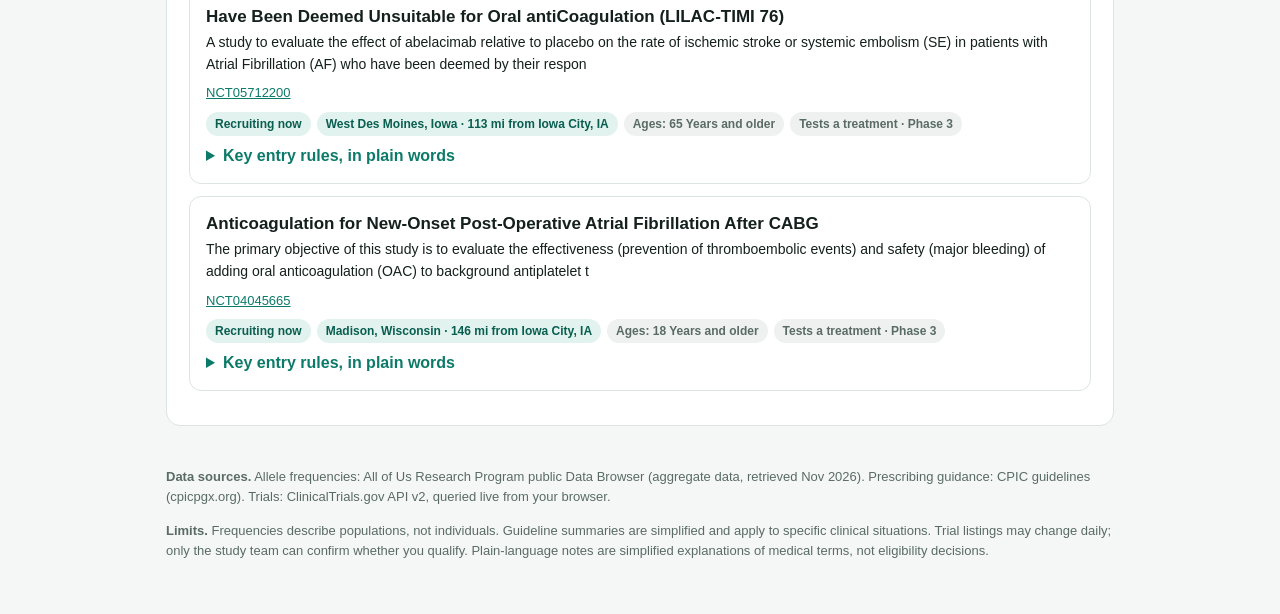
==== commit baa3920b: "Expand to 16 drugs across 8 genes, driven by the CPIC and All of Us APIs The medication card no long" ====
--- a/index.html
+++ b/index.html
@@ -96,7 +96,7 @@
   @media (min-width: 760px) { .card-body { grid-template-columns: 1fr 1fr; gap: 22px; } .bar { grid-template-columns: 190px 1fr 150px; } }
   @media print {
     body { background: #fff; } header.top { background: #fff; color: #000; padding: 0 0 8px; } h1 span, .tagline { color: #000; }
-    nav.steps, #trials, .pillrow, #genoControls, .handoff, .tabs, .ask button, footer p:last-child { display: none !important; }
+    nav.steps, #trials, #medControls, .handoff, .tabs, .ask button, footer p:last-child { display: none !important; }
     section.module { border: 0; padding: 0; } .card, .trial { break-inside: avoid; }
     .bar .fill { -webkit-print-color-adjust: exact; print-color-adjust: exact; }
   }
@@ -117,8 +117,7 @@
     <div class="eyebrow">Step 1</div>
     <h2>Medication gene card</h2>
     <p class="sub">Pick a medication and the result written on your gene report. <i>Pharmacogenomics</i> means how your genes change the way your body handles a drug.</p>
-    <div class="pillrow" id="drugPills"></div>
-    <div class="controls" id="genoControls"></div>
+    <div class="controls" id="medControls"></div>
     <div class="card" id="medCard" aria-live="polite"></div>
     <div class="handoff" id="handoff"></div>
   </section>
@@ -148,136 +147,143 @@
   </footer>
 </div>
 
-<script src="snapshot.js"></script>
+<script src="pgx-data.js?v=2026-11-13"></script>
+<script src="snapshot.js?v=2026-11-13"></script>
 <script>
 "use strict";
 const $ = (id) => document.getElementById(id);
 const esc = (s) => String(s ?? "").replace(/[&<>"']/g, (c) => ({ "&": "&amp;", "<": "&lt;", ">": "&gt;", '"': "&quot;", "'": "&#39;" }[c]));
 
-/* ---------------- Module 1: medication gene card ---------------- */
-const GROUPS = [["AFR", "African"], ["EUR", "European"], ["AMR", "Latino / Admixed American"], ["EAS", "East Asian"], ["SAS", "South Asian"], ["MID", "Middle Eastern"]];
+/* ---------------- Module 1: medication gene card ----------------
+   All genotype, phenotype and guideline text comes from window.PGX_DATA, which
+   tools/build_pgx_data.py generates from the CPIC API and the All of Us public
+   Data Browser. Nothing clinical is hand-written here. */
+const D = window.PGX_DATA || { drugs: [], variants: {}, genePlain: {} };
+const GROUPS = ["AFR", "EUR", "AMR", "EAS", "SAS", "MID"];
 const SHORT = { AFR: "African", EUR: "European", AMR: "Latino / Adm. American", EAS: "East Asian", SAS: "South Asian", MID: "Middle Eastern" };
-
-// Allele frequencies (%), All of Us public Data Browser, retrieved 2026-11-12. ~1.07M alleles per site.
-const VARIANTS = {
-  c19s2: { label: "CYP2C19*2", rs: "rs4244285", effect: "no-function version of the gene (clopidogrel works less well)", overall: 15.3, f: { AFR: 17.9, EUR: 14.6, AMR: 11.8, EAS: 30.9, SAS: 34.4, MID: 10.0 } },
-  c19s17: { label: "CYP2C19*17", rs: "rs12248560", effect: "increased-function version of the gene (faster activation)", overall: 19.6, f: { AFR: 22.2, EUR: 22.0, AMR: 12.5, EAS: 1.0, SAS: 17.1, MID: 20.4 } },
-  c9s2: { label: "CYP2C9*2", rs: "rs1799853", effect: "slower warfarin breakdown", overall: 9.6, f: { AFR: 2.1, EUR: 12.9, AMR: 8.5, EAS: 0.1, SAS: 4.5, MID: 11.9 } },
-  c9s3: { label: "CYP2C9*3", rs: "rs1057910", effect: "much slower warfarin breakdown", overall: 5.2, f: { AFR: 1.2, EUR: 6.7, AMR: 4.4, EAS: 3.2, SAS: 10.6, MID: 7.1 } },
-  vk: { label: "VKORC1 −1639A", rs: "rs9923231", effect: "more sensitive to warfarin (lower dose needed)", overall: 35.2, f: { AFR: 9.4, EUR: 38.6, AMR: 42.6, EAS: 87.4, SAS: 17.1, MID: 50.5 } },
-  slco5: { label: "SLCO1B1*5", rs: "rs4149056", effect: "reduced liver uptake of statins (higher muscle side-effect risk)", overall: 12.6, f: { AFR: 2.8, EUR: 16.0, AMR: 12.1, EAS: 12.7, SAS: 4.8, MID: 20.8 } },
-};
-
-const CLOPI_ALT = "For people with acute coronary syndrome or a stent (PCI), the CPIC guideline recommends avoiding clopidogrel when possible and using prasugrel or ticagrelor instead, if there is no reason not to.";
-const DRUGS = {
-  clopidogrel: {
-    name: "Clopidogrel", brand: "Plavix", use: "a blood thinner that stops platelets from clumping, used after stents, heart attacks and some strokes",
-    gene: "CYP2C19", variants: ["c19s2", "c19s17"], condition: "afib",
-    guideline: "CPIC Guideline for CYP2C19 and Clopidogrel (2022 update)", url: "https://cpicpgx.org/guidelines/guideline-for-clopidogrel-and-cyp2c19/",
-    selects: [{ id: "g", label: "CYP2C19 result on your report", options: [
-      ["*1/*1", "*1/*1 — normal metabolizer"], ["*1/*2", "*1/*2 — intermediate metabolizer"], ["*2/*2", "*2/*2 — poor metabolizer"],
-      ["*1/*17", "*1/*17 — rapid metabolizer"], ["*17/*17", "*17/*17 — ultrarapid metabolizer"], ["*2/*17", "*2/*17 — intermediate metabolizer"]] }],
-    result(v) {
-      const R = {
-        "*1/*1": ["ok", "Normal metabolizer", "Your liver enzyme CYP2C19 works as expected. Clopidogrel is a “prodrug”: it only works after this enzyme switches it on, and yours does that normally.", "Standard clopidogrel dosing is expected to work as intended. No genetics-based change is suggested by CPIC."],
-        "*1/*2": ["warn", "Intermediate metabolizer", "One of your two CYP2C19 gene copies does not work. Your body switches on less clopidogrel than usual, so the drug may protect you less well against clots.", CLOPI_ALT + " CPIC rates this recommendation as strong. Worth raising with your cardiologist or pharmacist."],
-        "*2/*2": ["danger", "Poor metabolizer", "Neither of your CYP2C19 gene copies works. Your body switches on very little clopidogrel, so the drug may give you much weaker protection against clots.", CLOPI_ALT + " CPIC rates this recommendation as strong — bring this result to your prescriber."],
-        "*1/*17": ["ok", "Rapid metabolizer", "One of your CYP2C19 gene copies is extra active. Your body switches on clopidogrel at least as well as usual.", "Standard clopidogrel dosing is expected to work. No genetics-based change is suggested by CPIC."],
-        "*17/*17": ["ok", "Ultrarapid metabolizer", "Both of your CYP2C19 gene copies are extra active. Your body switches on clopidogrel very efficiently.", "Standard clopidogrel dosing is expected to work. No genetics-based change is suggested by CPIC."],
-        "*2/*17": ["warn", "Intermediate metabolizer", "You carry one non-working copy (*2) and one extra-active copy (*17). The extra-active copy does not fully make up for the non-working one, so this is treated as reduced function.", CLOPI_ALT + " CPIC rates this recommendation as strong. Worth raising with your cardiologist or pharmacist."],
-      }[v.g];
-      return { level: R[0], title: R[1], meaning: R[2], action: R[3], focus: v.g.includes("*17") && !v.g.includes("*2") ? "c19s17" : "c19s2" };
-    },
-  },
-  warfarin: {
-    name: "Warfarin", brand: "Coumadin", use: "a blood thinner used for atrial fibrillation, clots and mechanical heart valves; the right dose differs a lot between people",
-    gene: "CYP2C9 + VKORC1", variants: ["vk", "c9s2", "c9s3"], condition: "afib",
-    guideline: "CPIC Guideline for Pharmacogenetics-Guided Warfarin Dosing (2017 update)", url: "https://cpicpgx.org/guidelines/guideline-for-warfarin-and-cyp2c9-and-vkorc1/",
-    selects: [
-      { id: "c9", label: "CYP2C9 result", options: [["*1/*1", "*1/*1 — normal"], ["*1/*2", "*1/*2 — mildly reduced"], ["*1/*3", "*1/*3 — reduced"], ["*2/*2", "*2/*2 — reduced"], ["*2/*3", "*2/*3 — strongly reduced"], ["*3/*3", "*3/*3 — strongly reduced"]] },
-      { id: "vk", label: "VKORC1 −1639 result", options: [["GG", "G/G — typical sensitivity"], ["AG", "A/G — more sensitive"], ["AA", "A/A — most sensitive"]] }],
-    result(v) {
-      // Dose-need band (0 typical, 1 lower, 2 much lower), following the genotype table in the FDA warfarin label.
-      const band = { GG: [0, 0, 1, 1, 1, 2], AG: [0, 1, 1, 1, 2, 2], AA: [1, 1, 2, 2, 2, 2] }[v.vk][["*1/*1", "*1/*2", "*1/*3", "*2/*2", "*2/*3", "*3/*3"].indexOf(v.c9)];
-      const c9txt = v.c9 === "*1/*1" ? "Your CYP2C9 enzyme clears warfarin at the usual speed." : "Your CYP2C9 enzyme clears warfarin more slowly than usual, so the drug stays in your body longer.";
-      const vktxt = v.vk === "GG" ? "Your VKORC1 result means typical sensitivity to warfarin." : v.vk === "AG" ? "Your VKORC1 result means you are somewhat more sensitive to warfarin." : "Your VKORC1 result means you are highly sensitive to warfarin.";
-      const T = [["ok", "Typical dose need expected"], ["warn", "Lower dose need likely"], ["danger", "Much lower dose need likely"]][band];
-      const act = ["Your genes do not point to an unusual dose. Dosing is still individual and guided by regular INR blood tests.",
-        "People with this combination usually end up on a lower-than-average dose. CPIC recommends that prescribers use a validated genetics-based dosing calculator when starting warfarin, alongside INR blood tests.",
-        "People with this combination usually need a much lower dose and can take longer to reach a stable level. CPIC recommends that prescribers use a validated genetics-based dosing calculator when starting warfarin, with close INR monitoring."][band];
-      const alt = v.c9 === "*2/*3" || v.c9 === "*3/*3" ? " For this CYP2C9 result, CPIC also notes that a different oral blood thinner might be considered." : "";
-      return { level: T[0], title: T[1], meaning: c9txt + " " + vktxt, action: act + alt + " Note: for people of African ancestry, CPIC advises also testing additional CYP2C9 variants (*5, *6, *8, *11) that this simple card does not cover.",
-        focus: v.vk !== "GG" ? "vk" : v.c9.includes("*3") ? "c9s3" : v.c9.includes("*2") ? "c9s2" : "vk" };
-    },
-  },
-  simvastatin: {
-    name: "Simvastatin", brand: "Zocor", use: "a statin that lowers cholesterol; its best-known side effect is muscle pain or, rarely, muscle damage",
-    gene: "SLCO1B1", variants: ["slco5"], condition: null,
-    guideline: "CPIC Guideline for SLCO1B1, ABCG2, CYP2C9 and Statin-Associated Musculoskeletal Symptoms (2022)", url: "https://cpicpgx.org/guidelines/cpic-guideline-for-statins/",
-    selects: [{ id: "g", label: "SLCO1B1 result on your report", options: [["TT", "*1/*1 (T/T) — normal function"], ["TC", "*1/*5 (T/C) — decreased function"], ["CC", "*5/*5 (C/C) — poor function"]] }],
-    result(v) {
-      const R = {
-        TT: ["ok", "Normal function", "SLCO1B1 makes a transporter that pulls statins out of the blood into the liver. Yours works normally, so simvastatin levels in your blood are expected to be typical.", "No genetics-based change is suggested by CPIC. Usual statin choice and dose apply."],
-        TC: ["warn", "Decreased function", "One of your two SLCO1B1 gene copies works less well. More simvastatin stays in your bloodstream, which raises the chance of muscle pain or muscle injury.", "CPIC recommends that prescribers consider a different statin (for example rosuvastatin or pravastatin), or, if simvastatin is still needed, keep it at a low dose (CPIC: under 20 mg a day). Report new muscle pain to your clinician."],
-        CC: ["danger", "Poor function", "Both of your SLCO1B1 gene copies work poorly. Simvastatin builds up in your bloodstream much more than usual, with a clearly higher risk of muscle injury.", "CPIC recommends that prescribers choose a different statin rather than simvastatin. Bring this result to your prescriber; do not stop a statin on your own."],
-      }[v.g];
-      return { level: R[0], title: R[1], meaning: R[2], action: R[3], focus: "slco5" };
-    },
-  },
-};
-
-const med = { drug: "clopidogrel", values: {}, variant: null };
-
-function renderDrugPills() {
-  $("drugPills").innerHTML = Object.entries(DRUGS).map(([k, d]) => `<button class="pill" data-drug="${k}" aria-pressed="${k === med.drug}">${d.name}</button>`).join("");
-}
-function renderGenoControls() {
-  const d = DRUGS[med.drug];
-  med.values = {};
-  $("genoControls").innerHTML = d.selects.map((s) => {
-    med.values[s.id] = s.options[med.drug === "clopidogrel" ? 2 : 0][0];
-    return `<div><label for="sel_${s.id}">${esc(s.label)}</label><select id="sel_${s.id}" data-sel="${s.id}">${s.options.map(([v, t]) => `<option value="${esc(v)}" ${v === med.values[s.id] ? "selected" : ""}>${esc(t)}</option>`).join("")}</select></div>`;
-  }).join("");
-}
-function carrierPct(p) { const q = p / 100; return (1 - (1 - q) * (1 - q)) * 100; }
-function renderMedCard(resetVariant) {
-  const d = DRUGS[med.drug], r = d.result(med.values);
-  if (resetVariant || !d.variants.includes(med.variant)) med.variant = r.focus;
-  const v = VARIANTS[med.variant];
-  const max = Math.max(...Object.values(v.f), v.overall);
-  const top = Object.entries(v.f).sort((a, b) => b[1] - a[1])[0][0];
-  const bars = GROUPS.map(([k]) => `<div class="bar ${k === top ? "hi" : ""}"><div class="name">${SHORT[k]}</div><div class="track"><div class="fill" style="width:${(v.f[k] / max * 100).toFixed(1)}%"></div></div><div class="val">${v.f[k].toFixed(1)}% <small>· ~${carrierPct(v.f[k]).toFixed(0)}% carry</small></div></div>`).join("")
-    + `<div class="bar"><div class="name"><i>All participants</i></div><div class="track"><div class="fill" style="width:${(v.overall / max * 100).toFixed(1)}%;background:#c9d3d0"></div></div><div class="val">${v.overall.toFixed(1)}%</div></div>`;
-  const sorted = Object.entries(v.f).sort((a, b) => b[1] - a[1]), hi = sorted[0], lo = sorted[sorted.length - 1];
-  const insight = `Most common in people of ${SHORT[hi[0]]} ancestry (${hi[1].toFixed(1)}%) — about ${(hi[1] / lo[1]).toFixed(hi[1] / lo[1] >= 10 ? 0 : 1)}× the rate in ${SHORT[lo[0]]} ancestry (${lo[1].toFixed(1)}%). A test panel or dose designed around one population can miss this.`;
-  const asks = r.level === "ok"
-    ? ["Is this gene result recorded in my medical chart, so future prescribers can see it?", "Are there other medicines I take that this gene also affects?", "Should my close relatives know about this result?"]
-    : [`Does my ${d.gene} result change how well or how safely ${d.name.toLowerCase()} works for me?`, "Is there an alternative medicine or dose you would consider, given this result?", "Is this gene result recorded in my medical chart, and should my relatives be tested?"];
-  const tabs = d.variants.length > 1 ? `<div class="tabs">${d.variants.map((k) => `<button data-variant="${k}" aria-pressed="${k === med.variant}">${VARIANTS[k].label}</button>`).join("")}</div>` : "";
-  $("medCard").innerHTML = `
-    <div class="card-head ${r.level}"><span class="badge">${esc(d.gene)}</span><strong>${esc(d.name)} · ${esc(r.title)}</strong></div>
-    <div class="card-body">
-      <div><h3>What this means</h3><p>${esc(r.meaning)}</p><p class="glossline">${esc(d.name)} (${esc(d.brand)}) is ${esc(d.use)}.</p></div>
-      <div><h3>What the guideline says</h3><p>${esc(r.action)}</p><p class="glossline">This is guideline information for a conversation with your clinician, not a personal recommendation.</p></div>
-    </div>
-    <div class="chart">
+const CLASS_PLAIN = { Strong: "CPIC rates this as a strong recommendation.", Moderate: "CPIC rates this as a moderate recommendation.", Optional: "CPIC rates this as optional.", "No Recommendation": "CPIC makes no recommendation for this result." };
+// Which trial search follows naturally from a drug's category.
+const GROUP_TRIAL = { "Heart and blood": "afib", "Cholesterol": "chol", "Stomach and reflux": "gerd",
+  "Mental health": "depression", "Pain and inflammation": "oa", "Immune conditions": "ra", "Cancer treatment": "crc" };
+
+// Warfarin is dosed by algorithm rather than a phenotype table, so it keeps a card
+// built from the genotype table in the FDA warfarin label.
+const WARF_C9 = ["*1/*1", "*1/*2", "*1/*3", "*2/*2", "*2/*3", "*3/*3"];
+const WARF_BANDS = { GG: [0, 0, 1, 1, 1, 2], AG: [0, 1, 1, 1, 2, 2], AA: [1, 1, 2, 2, 2, 2] };
+
+const med = { drug: D.drugs.length ? D.drugs[0].key : null, geno: 0, c9: "*1/*2", vk: "AG", variant: null };
+const drugOf = (k) => D.drugs.find((d) => d.key === k);
+const variantsOf = (d) => Object.values(D.variants).filter((v) => v.gene === d.gene || (d.special === "warfarin" && v.gene === "CYP2C9"));
+
+function renderMedControls() {
+  const d = drugOf(med.drug);
+  const cats = [...new Set(D.drugs.map((x) => x.group))];
+  const drugSel = `<div><label for="drugSel">Medication</label><select id="drugSel">${cats.map((c) =>
+    `<optgroup label="${esc(c)}">${D.drugs.filter((x) => x.group === c).map((x) =>
+      `<option value="${esc(x.key)}" ${x.key === med.drug ? "selected" : ""}>${esc(x.name)}${x.gene ? " · " + esc(x.gene) : ""}</option>`).join("")}</optgroup>`).join("")}</select></div>`;
+  let genoSel;
+  if (d.special === "warfarin") {
+    genoSel = `<div><label for="sel_c9">CYP2C9 result</label><select id="sel_c9">${WARF_C9.map((g) =>
+        `<option value="${g}" ${g === med.c9 ? "selected" : ""}>${g}</option>`).join("")}</select></div>
+      <div><label for="sel_vk">VKORC1 −1639 result</label><select id="sel_vk">${[["GG", "G/G — typical sensitivity"], ["AG", "A/G — more sensitive"], ["AA", "A/A — most sensitive"]].map(([v, t]) =>
+        `<option value="${v}" ${v === med.vk ? "selected" : ""}>${esc(t)}</option>`).join("")}</select></div>`;
+  } else {
+    if (med.geno >= d.diplotypes.length) med.geno = 0;
+    genoSel = `<div><label for="sel_g">${esc(d.gene)} result on your report</label><select id="sel_g">${d.diplotypes.map((p, i) =>
+      `<option value="${i}" ${i === med.geno ? "selected" : ""}>${esc(p.diplotype)} — ${esc(p.phenotype)}</option>`).join("")}</select></div>`;
+  }
+  $("medControls").innerHTML = drugSel + genoSel;
+}
+
+function warfarinResult() {
+  const band = WARF_BANDS[med.vk][WARF_C9.indexOf(med.c9)];
+  const T = [["ok", "Typical dose need expected"], ["warn", "Lower dose need likely"], ["danger", "Much lower dose need likely"]][band];
+  const c9 = med.c9 === "*1/*1" ? "Your CYP2C9 enzyme clears warfarin at the usual speed." : "Your CYP2C9 enzyme clears warfarin more slowly than usual, so the drug stays in your body longer.";
+  const vk = med.vk === "GG" ? "Your VKORC1 result means typical sensitivity to warfarin." : med.vk === "AG" ? "Your VKORC1 result means you are somewhat more sensitive to warfarin." : "Your VKORC1 result means you are highly sensitive to warfarin.";
+  const act = ["Your genes do not point to an unusual dose. Dosing is still individual and guided by regular INR blood tests.",
+    "People with this combination usually end up on a lower-than-average dose. CPIC recommends that prescribers use a validated genetics-based dosing calculator when starting warfarin, alongside INR blood tests.",
+    "People with this combination usually need a much lower dose and can take longer to reach a stable level. CPIC recommends that prescribers use a validated genetics-based dosing calculator when starting warfarin, with close INR monitoring."][band];
+  const alt = med.c9 === "*2/*3" || med.c9 === "*3/*3" ? " For this CYP2C9 result, CPIC also notes that a different oral blood thinner might be considered." : "";
+  return { severity: T[0], phenotype: T[1], meaning: c9 + " " + vk, implication: "", recommendation: act + alt,
+    classification: "", result: `${med.c9}, VKORC1 ${med.vk}`,
+    extra: "Dose bands follow the CYP2C9 × VKORC1 table in the FDA warfarin label. For people of African ancestry, CPIC advises also testing CYP2C9 *5, *6, *8 and *11, which this card does not cover." };
+}
+
+function phenoResult(d) {
+  const p = d.diplotypes[med.geno];
+  const r = (d.recommendations || {})[p.key] || {};
+  const plain = D.genePlain[d.gene] || "";
+  return { severity: p.severity, phenotype: p.phenotype, result: p.diplotype,
+    meaning: `${plain} Your result, ${p.diplotype}, is ${(p.description || "").charAt(0).toLowerCase() + (p.description || "").slice(1)}. CPIC classes that as ${p.phenotype.toLowerCase()}.`,
+    implication: r.implication || "", recommendation: r.recommendation || "No recommendation.",
+    classification: r.classification || "", extra: d.note || "" };
+}
+
+function renderMedCard(reset) {
+  const d = drugOf(med.drug);
+  if (!d) return;
+  const r = d.special === "warfarin" ? warfarinResult() : phenoResult(d);
+  const vs = variantsOf(d);
+  if (reset || !vs.some((v) => v.label === med.variant)) med.variant = vs.length ? vs[0].label : null;
+  const v = vs.find((x) => x.label === med.variant);
+
+  let chart = "";
+  if (v) {
+    const max = Math.max(...GROUPS.map((g) => v.groups[g].freq), v.overall);
+    const order = [...GROUPS].sort((a, b) => v.groups[b].freq - v.groups[a].freq);
+    const hi = order[0], lo = order[order.length - 1];
+    const bars = GROUPS.map((g) => `<div class="bar ${g === hi ? "hi" : ""}"><div class="name">${SHORT[g]}</div><div class="track"><div class="fill" style="width:${(v.groups[g].freq / max * 100).toFixed(1)}%"></div></div><div class="val">${v.groups[g].freq.toFixed(1)}% <small>· ${v.groups[g].carriers < 10 ? v.groups[g].carriers.toFixed(1) : v.groups[g].carriers.toFixed(0)}% carry</small></div></div>`).join("")
+      + `<div class="bar"><div class="name"><i>All participants</i></div><div class="track"><div class="fill" style="width:${(v.overall / max * 100).toFixed(1)}%;background:#c9d3d0"></div></div><div class="val">${v.overall.toFixed(1)}%</div></div>`;
+    const top = v.groups[hi].freq, bot = v.groups[lo].freq, ratio = bot ? top / bot : Infinity;
+    const miss = " A test panel or dose designed around one population can miss this.";
+    const insight = bot === 0
+      ? `Seen in people of ${SHORT[hi]} ancestry (${top.toFixed(1)}%) but not detected at all in ${SHORT[lo]} ancestry in this dataset.${miss}`
+      : ratio >= 1.5
+        ? `Most common in people of ${SHORT[hi]} ancestry (${top.toFixed(1)}%) — about ${ratio.toFixed(ratio >= 10 ? 0 : 1)}× the rate in ${SHORT[lo]} ancestry (${bot.toFixed(1)}%).${miss}`
+        : `This variant is spread fairly evenly across ancestry groups, from ${bot.toFixed(1)}% to ${top.toFixed(1)}%.`;
+    const tabs = vs.length > 1 ? `<div class="tabs">${vs.map((x) => `<button data-variant="${esc(x.label)}" aria-pressed="${x.label === med.variant}">${esc(x.label)}</button>`).join("")}</div>` : "";
+    chart = `<div class="chart">
       <h3>How common is this variant around the world?</h3>
-      <p class="hint"><b>${esc(v.label)}</b> (${esc(v.rs)}) — ${esc(v.effect)}. Bars show <b>allele frequency</b>: the share of gene copies carrying the variant, not the share of people. “~% carry” is the estimated share of people with at least one copy (Hardy–Weinberg estimate).</p>
+      <p class="hint"><b>${esc(v.label)}</b> (${esc(v.rs)}) — ${esc(v.effect)}. Bars show <b>allele frequency</b>: the share of gene copies carrying the variant, not the share of people. “% carry” is the observed share of people with at least one copy.</p>
       ${tabs}<div class="bars">${bars}</div>
       <p class="insight">${esc(insight)}</p>
+    </div>`;
+  }
+
+  const asks = r.severity === "ok"
+    ? ["Is this gene result recorded in my medical chart, so future prescribers can see it?", `Are there other medicines I take that ${d.gene} also affects?`, "Should my close relatives know about this result?"]
+    : [`Does my ${d.gene} result change how well or how safely ${d.name.toLowerCase()} works for me?`, "Is there an alternative medicine or dose you would consider, given this result?", "Is this gene result recorded in my medical chart, and should my relatives be tested?"];
+
+  $("medCard").innerHTML = `
+    <div class="card-head ${r.severity}"><span class="badge">${esc(d.gene)}</span><strong>${esc(d.name)} · ${esc(r.phenotype)}</strong></div>
+    <div class="card-body">
+      <div><h3>What your result means</h3><p>${esc(r.meaning)}</p>
+        <p class="glossline">${esc(d.name)}${d.brand ? " (" + esc(d.brand) + ")" : ""} is ${esc(d.use)}.</p></div>
+      <div><h3>What the guideline says</h3>
+        ${r.implication ? `<p><b>Effect:</b> ${esc(r.implication)}.</p>` : ""}
+        <p>${esc(r.recommendation)}</p>
+        <p class="glossline">${esc(CLASS_PLAIN[r.classification] || "")} ${esc(r.extra)} This is guideline information for a conversation with your clinician, not a personal recommendation.</p></div>
     </div>
+    ${chart}
     <div class="ask"><h3>Questions to take to your next appointment</h3><ul>${asks.map((q) => `<li>${esc(q)}</li>`).join("")}</ul><button class="ghost" id="printBtn" type="button">Print this card</button></div>
-    <div class="source">Frequencies: All of Us Research Program public Data Browser, aggregate data from ~535,000 participants, retrieved Nov 2026 · Guidance: <a href="${d.url}" target="_blank" rel="noopener">${esc(d.guideline)}</a></div>`;
-  const c = CONDITIONS.find((x) => x.key === d.condition);
-  $("handoff").innerHTML = `<span>Next question: is there a study recruiting people like me?</span><button class="ghost" id="handoffBtn" data-cond="${c ? c.key : ""}">${c ? "See recruiting " + esc(c.label.toLowerCase()) + " trials" : "Explore recruiting trials"} →</button>`;
+    <div class="source">Guideline text quoted from CPIC (api.cpicpgx.org) · Frequencies: All of Us Research Program public Data Browser, ${(D.builtFrom.alleles / 2 / 1000).toFixed(0)},000 participants · Built ${esc(D.builtFrom.built || "Nov 2026")}</div>`;
+
+  const cond = GROUP_TRIAL[d.group];
+  const label = (CONDITIONS.find((c) => c.key === cond) || {}).label || "";
+  $("handoff").innerHTML = `<span>Next question: is there a study recruiting people like me?</span><button class="ghost" id="handoffBtn" data-cond="${cond || ""}">${cond ? "See recruiting " + esc(label) + " trials" : "Explore recruiting trials"} →</button>`;
 }
 
 /* ---------------- Module 2: clinical trial navigator ---------------- */
 const CONDITIONS = [
   { key: "afib", label: "Atrial fibrillation", term: "atrial fibrillation" },
+  { key: "chol", label: "High cholesterol", term: "hypercholesterolemia" },
+  { key: "gerd", label: "Acid reflux (GERD)", term: "gastroesophageal reflux" },
+  { key: "depression", label: "Depression", term: "depression" },
+  { key: "oa", label: "Osteoarthritis", term: "osteoarthritis" },
+  { key: "ra", label: "Rheumatoid arthritis", term: "rheumatoid arthritis" },
+  { key: "crc", label: "Colorectal cancer", term: "colorectal cancer" },
   { key: "alzheimers", label: "Alzheimer’s disease", term: "Alzheimer disease" },
   { key: "t2d", label: "Type 2 diabetes", term: "type 2 diabetes" },
-  { key: "crc", label: "Colorectal cancer", term: "colorectal cancer" },
 ];
 const CITIES = [["Iowa City, IA", 41.6611, -91.5302], ["Chicago, IL", 41.8781, -87.6298], ["Minneapolis, MN", 44.9778, -93.265], ["St. Louis, MO", 38.627, -90.1994],
   ["New York, NY", 40.7128, -74.006], ["Boston, MA", 42.3601, -71.0589], ["Philadelphia, PA", 39.9526, -75.1652], ["Washington, DC", 38.9072, -77.0369],
@@ -285,33 +291,6 @@
   ["Denver, CO", 39.7392, -104.9903], ["Phoenix, AZ", 33.4484, -112.074], ["Los Angeles, CA", 34.0522, -118.2437], ["San Francisco, CA", 37.7749, -122.4194], ["Seattle, WA", 47.6062, -122.3321]];
 const FIELDS = "NCTId,BriefTitle,OverallStatus,BriefSummary,EligibilityCriteria,MinimumAge,MaximumAge,Sex,Phase,StudyType,CentralContactName,CentralContactPhone,CentralContactEMail,LocationFacility,LocationCity,LocationState,LocationCountry,LocationGeoPoint,LocationStatus";
 
-// One-sentence plain-language summaries for the saved sample trials (AI-drafted in advance, reviewed by the author).
-const PLAIN_TITLES = {
-  NCT04088071: "A registry that follows people having a catheter ablation for an irregular heartbeat, to see how safe and effective it is in everyday care.",
-  NCT07575269: "Tests a new catheter system that maps the heart and treats atrial fibrillation with short electrical pulses.",
-  NCT06324201: "Follows people treated with a specific ablation catheter to check long-term safety and results for on-and-off atrial fibrillation.",
-  NCT07227532: "Checks the long-term safety and results of a pulsed-field ablation catheter for on-and-off atrial fibrillation.",
-  NCT05963698: "Compares closing off a small pouch in the heart (where clots form) against staying on blood thinners to prevent stroke.",
-  NCT05712200: "Tests a monthly injected blood thinner for older adults with atrial fibrillation who cannot take the usual blood-thinner pills.",
-  NCT06230783: "Studies whether changes in the way people speak can reveal early signs of Alzheimer’s disease.",
-  NCT07602582: "A follow-on study of the Alzheimer’s drug donanemab for people who already finished an earlier donanemab trial.",
-  NCT07413744: "An early study of whether changing gut bacteria could affect memory and Alzheimer’s disease.",
-  NCT03954899: "Tests whether a nightly 5 mg melatonin tablet can help protect memory and brain health in older adults.",
-  NCT07032350: "Tests an app that helps family caregivers manage pain in a relative living with dementia.",
-  NCT07812337: "Tests a tool that helps primary-care doctors and older adults decide about blood tests for Alzheimer’s disease.",
-  NCT07817251: "Looks at how well people with type 2 diabetes tolerate switching from semaglutide to a newer combination injection.",
-  NCT07684144: "A long-term follow-on study of a monthly weight and blood-sugar injection, for people who finished the earlier trial.",
-  NCT07392190: "Tests an add-on weekly injection for people who still have obesity while already on a GLP-1-type medicine.",
-  NCT07282613: "Tests whether a weekly combination injection lowers blood sugar and weight in children and teens with type 2 diabetes.",
-  NCT07784270: "Tests a new injectable medicine for adults with type 2 diabetes who also have overweight or obesity.",
-  NCT07662213: "Compares a new once-daily diabetes pill with semaglutide in adults with type 2 diabetes.",
-  NCT07221357: "Compares a new antibody plus chemotherapy with the standard antibody plus chemotherapy as first treatment for advanced colorectal cancer.",
-  NCT05919264: "An early study of a new targeted drug for advanced cancers, including colorectal cancer, with specific gene changes.",
-  NCT03947385: "An early study of a targeted drug for solid tumors that carry particular gene changes.",
-  NCT07020117: "An early study of a radioactive drug that seeks out and treats advanced solid tumors.",
-  NCT06750094: "Compares a newer antibody with standard antibodies, each with chemotherapy, for advanced colorectal cancer without certain gene mutations.",
-  NCT05592626: "An early study of an immune-activating antibody drug for advanced solid tumors.",
-};
 
 // Rule-based plain-language notes: [pattern, explanation]. First two matches are shown.
 const GLOSSARY = [
@@ -373,7 +352,7 @@
   return { id, title: clean(p.identificationModule?.briefTitle), status: p.statusModule?.overallStatus, summary: clean(p.descriptionModule?.briefSummary),
     type: p.designModule?.studyType, phases: (p.designModule?.phases || []).filter((x) => x !== "NA"),
     minAge: years(e.minimumAge), maxAge: years(e.maximumAge), minAgeTxt: e.minimumAge, maxAgeTxt: e.maximumAge, sex: e.sex || "ALL",
-    criteria: keyCriteria(e.eligibilityCriteria), locs, contact: (cl.centralContacts || [])[0], plain: PLAIN_TITLES[id] };
+    criteria: keyCriteria(e.eligibilityCriteria), locs, contact: (cl.centralContacts || [])[0] };
 }
 function firstSentence(s) { const m = /^(.{40,220}?[.!?])(\s|$)/.exec(s || ""); return m ? m[1] : (s || "").slice(0, 200); }
 
@@ -390,9 +369,9 @@
     const c = t.contact;
     const contact = c ? `${esc(c.name || "Study contact")}${c.phone ? " · " + esc(c.phone) : ""}${c.email ? ` · <a href="mailto:${esc(c.email)}">${esc(c.email)}</a>` : ""}` : "See the study page for site contacts";
     return `<article class="trial">
-      <h3>${esc(t.plain || t.title)}</h3>
-      ${t.plain ? "" : `<p class="lead">${esc(firstSentence(t.summary))}</p>`}
-      <p class="official">${t.plain ? "Official title: " + esc(t.title) + " · " : ""}<a href="https://clinicaltrials.gov/study/${esc(t.id)}" target="_blank" rel="noopener">${esc(t.id)}</a></p>
+      <h3>${esc(t.title)}</h3>
+      <p class="lead">${esc(firstSentence(t.summary))}</p>
+      <p class="official"><a href="https://clinicaltrials.gov/study/${esc(t.id)}" target="_blank" rel="noopener">${esc(t.id)}</a></p>
       <div class="chips"><span class="chip">${t.status === "RECRUITING" ? "Recruiting now" : esc(t.status)}</span>
         ${near ? `<span class="chip">${esc(near.city)}, ${esc(near.state)} · ${near.dist < 1 ? "under 1" : Math.round(near.dist)} mi from ${esc(origin.label)}</span>` : `<span class="chip grey">Location not listed</span>`}
         <span class="chip grey">Ages: ${esc(ageTxt)}</span>
@@ -409,21 +388,36 @@
   const snap = window.TRIAL_SNAPSHOT;
   if (!snap) { $("trialStatus").className = "status err"; $("trialStatus").textContent = "Sample data file (snapshot.js) is missing."; return; }
   const list = (snap.conditions[$("cond").value] || []).map((s) => normalize(s, snap.origin));
-  renderTrials(list, snap.origin, `${note} Sample data saved ${snap.fetchedAt} for ${snap.origin.label} (within ${snap.radiusMiles} miles).`, isErr);
+  const r = (snap.radiusByCondition || {})[$("cond").value];
+  const where = r ? `near ${snap.origin.label} (within ${r} miles)` : "across the United States";
+  renderTrials(list, snap.origin, `${note} Sample data saved ${snap.fetchedAt}, ${where}.`, isErr);
 }
 async function search() {
   if ($("sampleToggle").checked) return showSample("", false);
   const cond = CONDITIONS.find((c) => c.key === $("cond").value);
   const [label, lat, lon] = CITIES[+$("city").value];
   const origin = { label, lat, lon }, radius = $("radius").value;
-  const url = "https://clinicaltrials.gov/api/v2/studies?" + new URLSearchParams({ "query.cond": cond.term, "filter.overallStatus": "RECRUITING", "filter.geo": `distance(${lat},${lon},${radius}mi)`, pageSize: "30", fields: FIELDS });
+  const ask = async (miles) => {
+    const p = { "query.cond": cond.term, "filter.overallStatus": "RECRUITING", pageSize: "30", fields: FIELDS };
+    if (miles) p["filter.geo"] = `distance(${lat},${lon},${miles}mi)`;
+    const ctl = new AbortController(), timer = setTimeout(() => ctl.abort(), 12000);
+    const res = await fetch("https://clinicaltrials.gov/api/v2/studies?" + new URLSearchParams(p), { signal: ctl.signal })
+      .finally(() => clearTimeout(timer));
+    if (!res.ok) throw new Error("HTTP " + res.status);
+    return ((await res.json()).studies || []).map((s) => normalize(s, origin));
+  };
   $("searchBtn").disabled = true; $("trialStatus").className = "status"; $("trialStatus").textContent = "Searching ClinicalTrials.gov…"; $("trialList").innerHTML = "";
   try {
-    const ctl = new AbortController(), timer = setTimeout(() => ctl.abort(), 12000);
-    const res = await fetch(url, { signal: ctl.signal }).finally(() => clearTimeout(timer));
-    if (!res.ok) throw new Error("HTTP " + res.status);
-    const data = await res.json();
-    renderTrials((data.studies || []).map((s) => normalize(s, origin)), origin, `Live from ClinicalTrials.gov, within ${radius} miles of ${label}.`, false);
+    // Widen the search rather than show an empty page for a rarer condition.
+    const steps = [+radius, 500, null].filter((m, i, a) => i === 0 || m === null || m > a[0]);
+    let list = [], used = steps[0];
+    for (const miles of steps) {
+      list = await ask(miles); used = miles;
+      if (list.length) break;
+    }
+    const where = used ? `within ${used} miles of ${label}` : "across the United States";
+    const widened = used !== steps[0] ? ` No studies within ${radius} miles, so the search was widened.` : "";
+    renderTrials(list, origin, `Live from ClinicalTrials.gov, ${where}.${widened}`, false);
   } catch (err) {
     showSample("Could not reach ClinicalTrials.gov, so this is saved sample data instead.", true);
   } finally { $("searchBtn").disabled = false; }
@@ -433,10 +427,16 @@
 $("cond").innerHTML = CONDITIONS.map((c) => `<option value="${c.key}">${c.label}</option>`).join("");
 $("city").innerHTML = CITIES.map((c, i) => `<option value="${i}">${c[0]}</option>`).join("");
 $("radius").innerHTML = [50, 150, 300].map((r) => `<option value="${r}" ${r === 150 ? "selected" : ""}>${r} miles</option>`).join("");
-renderDrugPills(); renderGenoControls(); renderMedCard(true);
-
-$("drugPills").addEventListener("click", (e) => { const b = e.target.closest("[data-drug]"); if (!b) return; med.drug = b.dataset.drug; renderDrugPills(); renderGenoControls(); renderMedCard(true); });
-$("genoControls").addEventListener("change", (e) => { const s = e.target.closest("[data-sel]"); if (!s) return; med.values[s.dataset.sel] = s.value; renderMedCard(true); });
+renderMedControls(); renderMedCard(true);
+
+$("medControls").addEventListener("change", (e) => {
+  const t = e.target;
+  if (t.id === "drugSel") { med.drug = t.value; med.geno = 0; renderMedControls(); renderMedCard(true); $("drugSel").focus(); return; }
+  if (t.id === "sel_g") med.geno = +t.value;
+  if (t.id === "sel_c9") med.c9 = t.value;
+  if (t.id === "sel_vk") med.vk = t.value;
+  renderMedCard(true);
+});
 $("medCard").addEventListener("click", (e) => { if (e.target.closest("#printBtn")) return window.print(); const b = e.target.closest("[data-variant]"); if (!b) return; med.variant = b.dataset.variant; renderMedCard(false); });
 $("handoff").addEventListener("click", (e) => { const b = e.target.closest("[data-cond]"); if (!b) return; if (b.dataset.cond) $("cond").value = b.dataset.cond; $("trials").scrollIntoView({ behavior: "smooth" }); search(); });
 $("searchBtn").addEventListener("click", search);
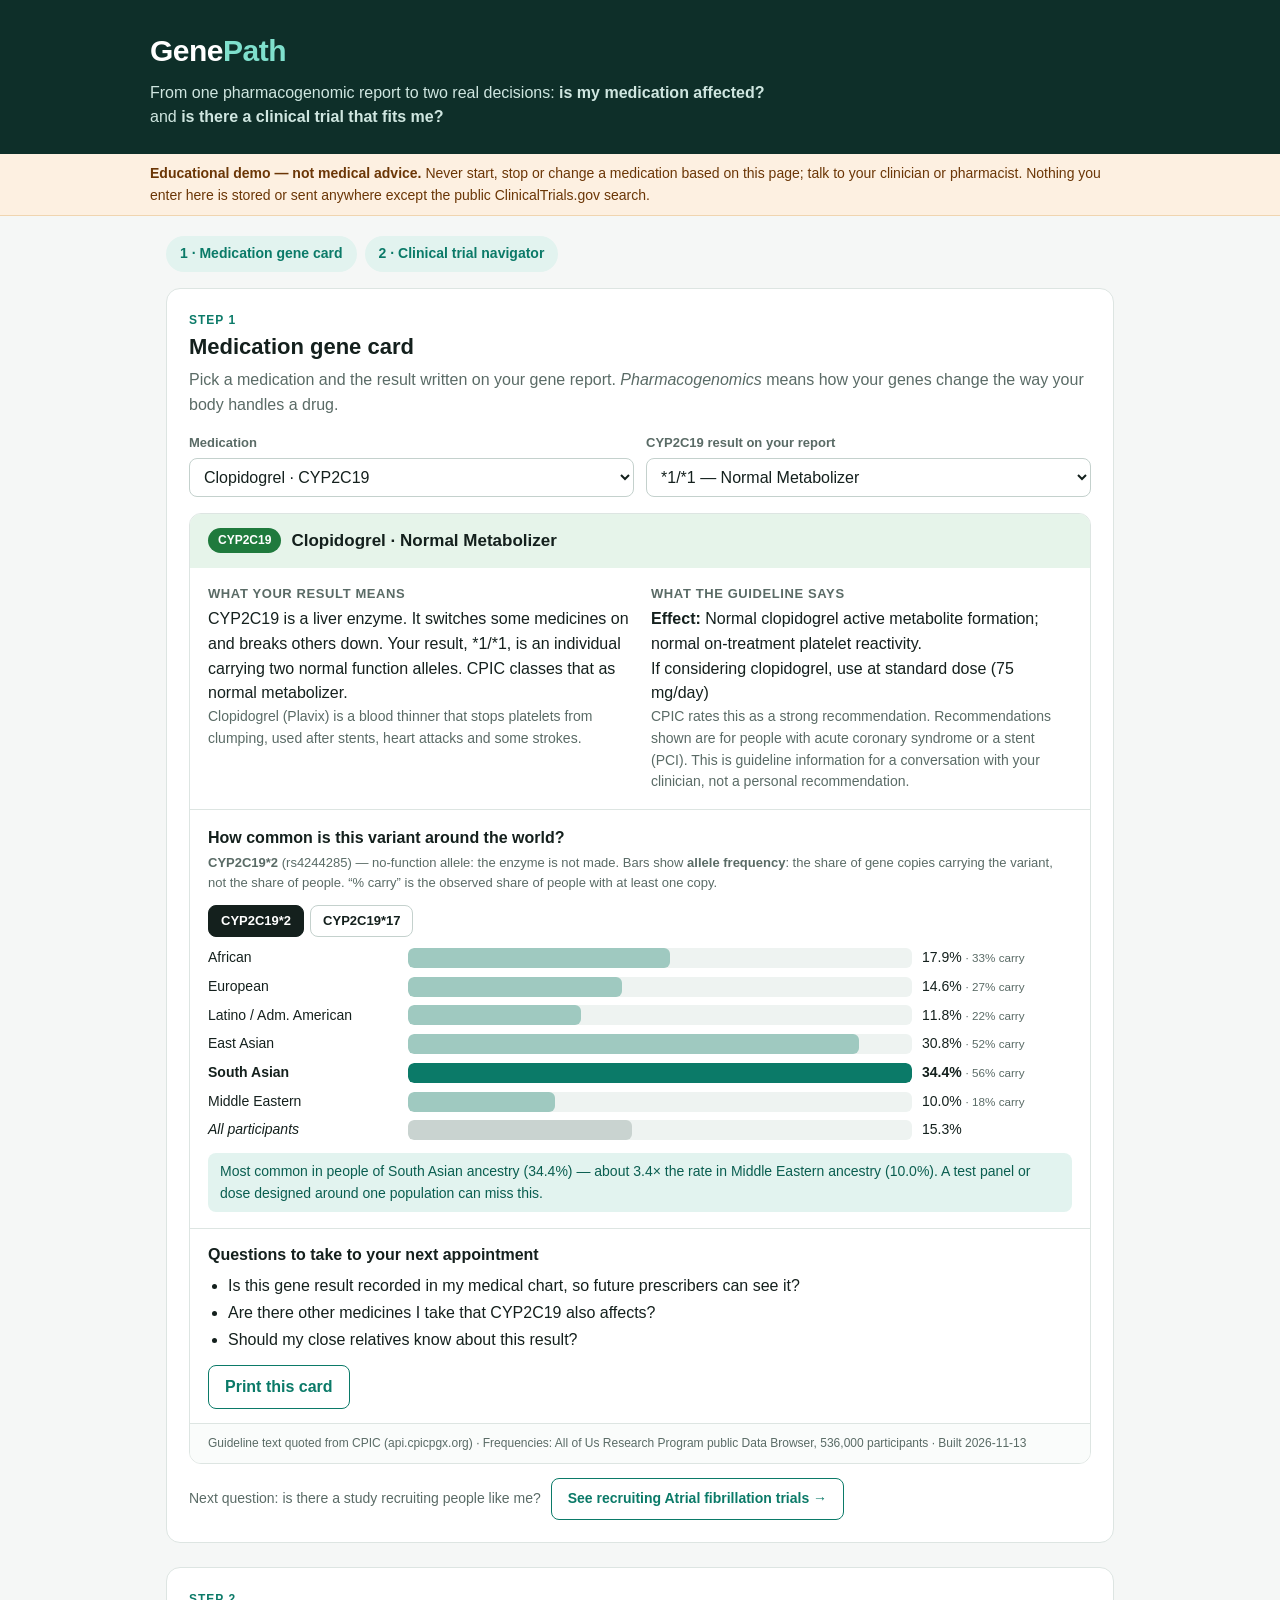
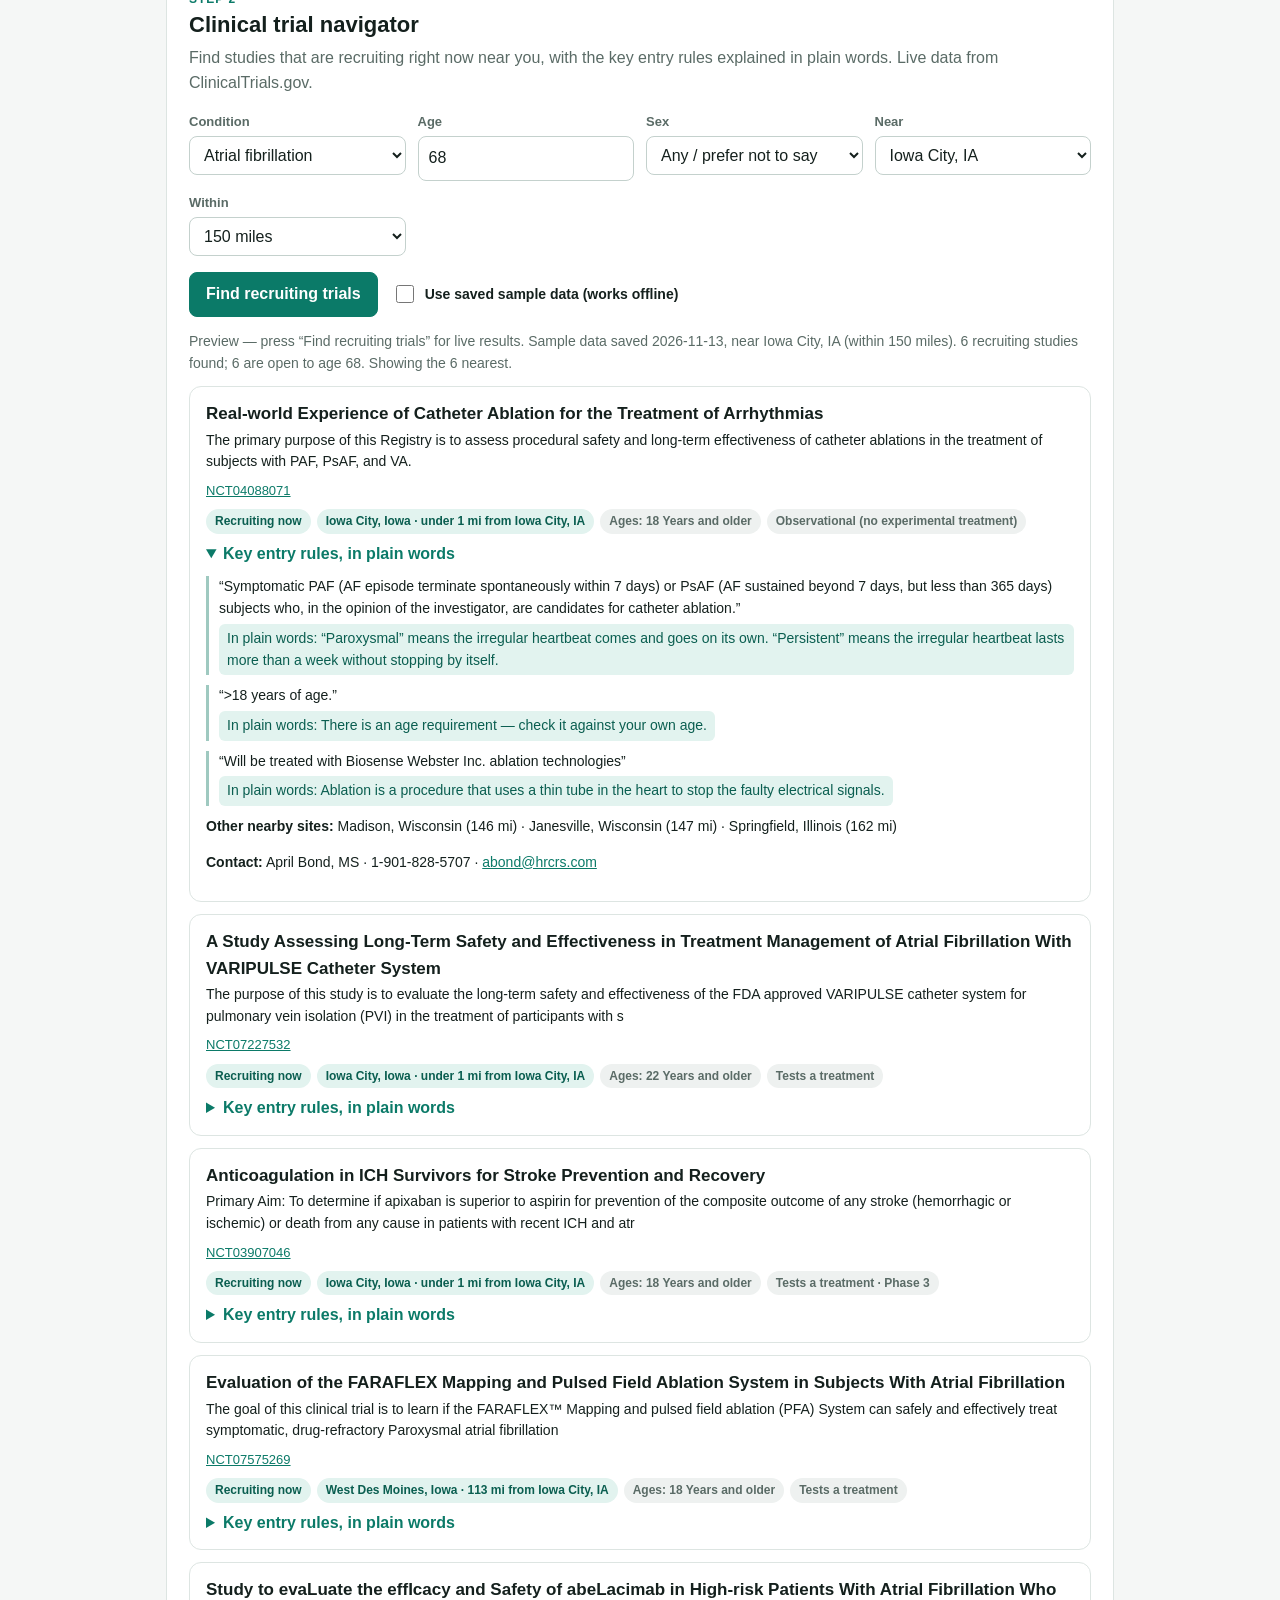
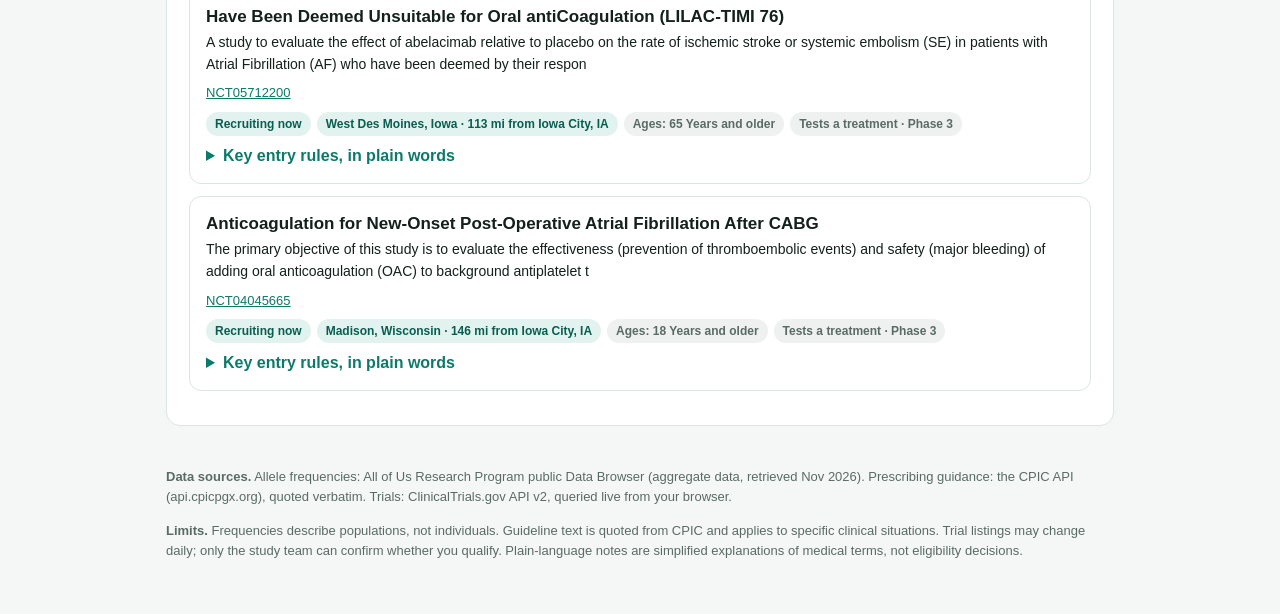
==== commit cda2b4da: "Correct the footer, widen the plain-language glossary, tighten the demo script The footer still said" ====
--- a/index.html
+++ b/index.html
@@ -142,8 +142,8 @@
   </section>
 
   <footer>
-    <p><b>Data sources.</b> Allele frequencies: All of Us Research Program public Data Browser (aggregate data, retrieved Nov 2026). Prescribing guidance: CPIC guidelines (cpicpgx.org). Trials: ClinicalTrials.gov API v2, queried live from your browser.</p>
-    <p><b>Limits.</b> Frequencies describe populations, not individuals. Guideline summaries are simplified and apply to specific clinical situations. Trial listings may change daily; only the study team can confirm whether you qualify. Plain-language notes are simplified explanations of medical terms, not eligibility decisions.</p>
+    <p><b>Data sources.</b> Allele frequencies: All of Us Research Program public Data Browser (aggregate data, retrieved Nov 2026). Prescribing guidance: the CPIC API (api.cpicpgx.org), quoted verbatim. Trials: ClinicalTrials.gov API v2, queried live from your browser.</p>
+    <p><b>Limits.</b> Frequencies describe populations, not individuals. Guideline text is quoted from CPIC and applies to specific clinical situations. Trial listings may change daily; only the study team can confirm whether you qualify. Plain-language notes are simplified explanations of medical terms, not eligibility decisions.</p>
   </footer>
 </div>
 
@@ -173,7 +173,10 @@
 
 const med = { drug: D.drugs.length ? D.drugs[0].key : null, geno: 0, c9: "*1/*2", vk: "AG", variant: null };
 const drugOf = (k) => D.drugs.find((d) => d.key === k);
-const variantsOf = (d) => Object.values(D.variants).filter((v) => v.gene === d.gene || (d.special === "warfarin" && v.gene === "CYP2C9"));
+// The drug's own gene charts first, so the chart matches the gene named on the card.
+const variantsOf = (d) => Object.values(D.variants)
+  .filter((v) => v.gene === d.gene || (d.special === "warfarin" && v.gene === "CYP2C9"))
+  .sort((x, y) => (x.gene === d.gene ? 0 : 1) - (y.gene === d.gene ? 0 : 1));
 
 function renderMedControls() {
   const d = drugOf(med.drug);
@@ -322,6 +325,18 @@
   [/childbearing/i, "There are rules about pregnancy and birth control during the study."],
   [/completed (study|the week)|enrolled in the/i, "This study is only open to people who already took part in a specific earlier study."],
   [/stroke|systemic embolism/i, "A history of stroke or a clot that travelled elsewhere in the body is relevant here."],
+  [/\bSLE\b|lupus/i, "SLE is lupus, an autoimmune disease in which the immune system attacks the body's own tissue."],
+  [/classification criteria|EULAR|\bACR\b|diagnosed according to|meets? the .{0,20}criteria/i, "Your diagnosis has to have been made using a specific published checklist that specialists agree on."],
+  [/antibod|anti-nuclear|anti-dsDNA|anti-Sm|titre|titer|serolog|seropositive/i, "A blood test has to show particular antibodies — immune proteins used to confirm the diagnosis."],
+  [/SLEDAI|DAS28|disease activity|active, moderate|moderate-severe|active disease|swollen joint|tender joint/i, "Your condition has to be active enough right now, measured with a standard scoring system."],
+  [/DMARD|methotrexate|biologic|TNF|JAK inhibitor/i, "These are the usual drugs for this condition; the study sets rules about which ones you have already taken."],
+  [/corticosteroid|prednis|glucocorticoid/i, "There are rules about steroid tablets and the dose you are taking."],
+  [/washout|discontinu|must stop|stop taking/i, "You may have to stop a current medicine for a set period before joining."],
+  [/tuberculosis|hepatitis B|hepatitis C|\bHIV\b|active infection/i, "You will be screened for certain infections, which can rule out taking part."],
+  [/eGFR|creatinine|renal function|hepatic function|liver function|haemoglobin|hemoglobin|platelet count/i, "Blood tests have to show your kidneys, liver and blood counts are within a set range."],
+  [/biopsy/i, "A small tissue sample has to be taken for testing."],
+  [/vaccin|immuni[sz]ation/i, "There are rules about which vaccinations you need, and when."],
+  [/at screening|screening visit|\bscreening\b/i, "Screening is the set of checks done before you can join, usually blood tests and a clinic visit."],
   [/(\d+)\s*(years|yrs)|years of age|\bage[sd]?\b/i, "There is an age requirement — check it against your own age."],
 ];
 function plainNote(text) {
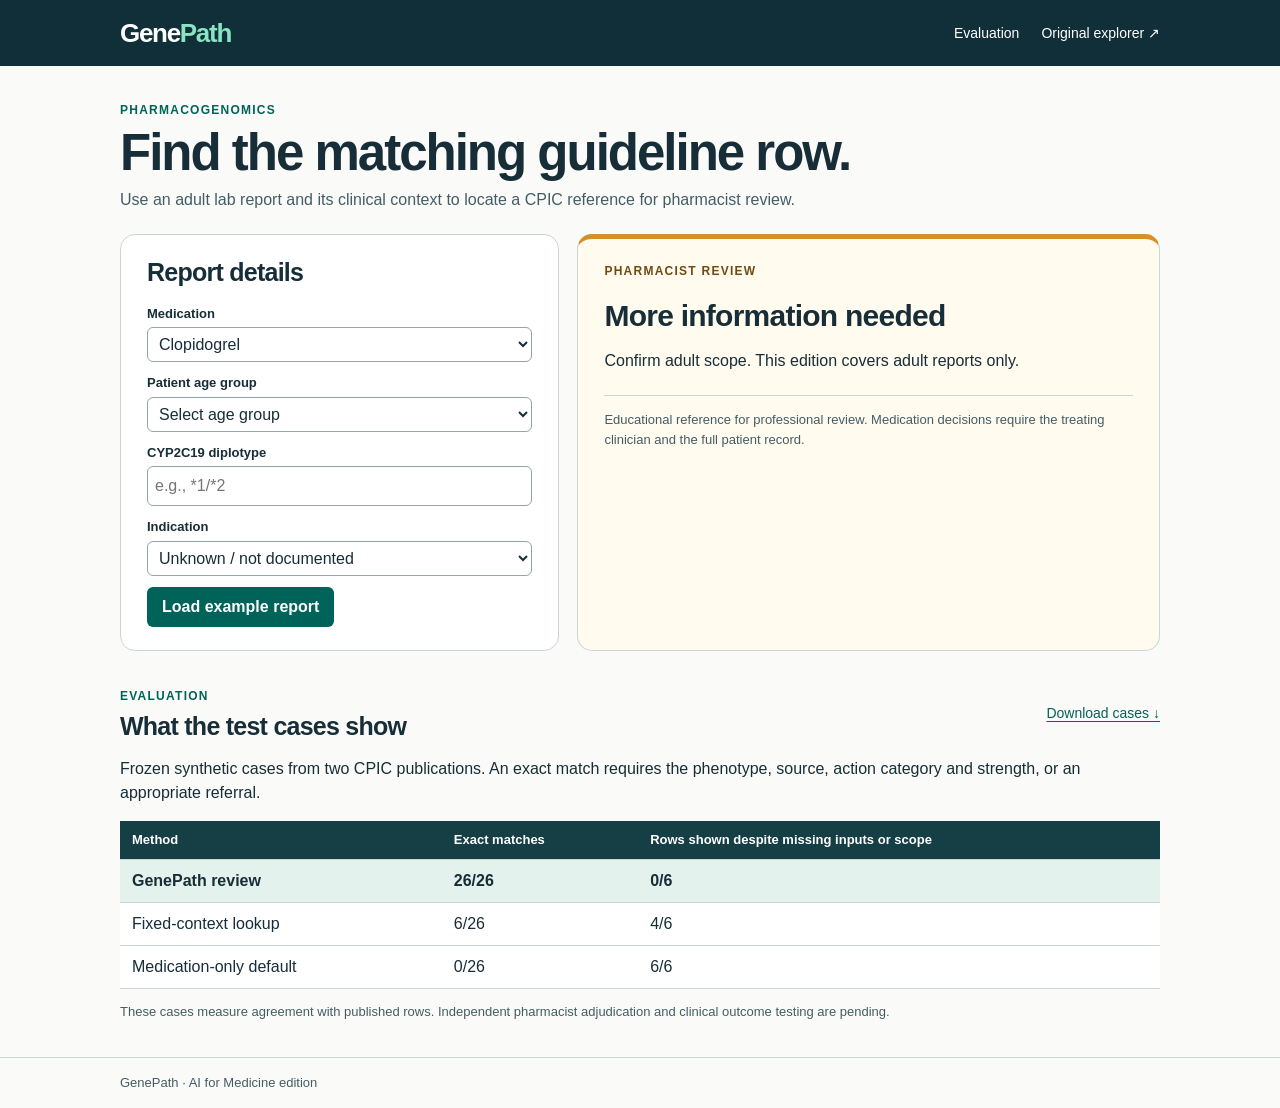
==== commit 9f5ce765: "Add context-aware guideline retrieval, frozen evaluation and end-to-end demo" ====
--- a/index.html
+++ b/index.html
@@ -1,463 +1,21 @@
 <!doctype html>
-<html lang="en">
-<head>
-<meta charset="utf-8">
-<meta name="viewport" content="width=device-width, initial-scale=1">
-<title>GenePath — from a gene report to two real decisions</title>
-<meta name="description" content="Educational demo: understand what a pharmacogenomic result means for clopidogrel, warfarin or simvastatin, and find recruiting clinical trials near you.">
-<meta property="og:title" content="GenePath — from a gene report to two real decisions">
-<meta property="og:description" content="Is my medication affected by my genes? Is there a clinical trial that fits me? Built on All of Us, CPIC and ClinicalTrials.gov public data.">
-<link rel="icon" href="data:image/svg+xml,%3Csvg xmlns='http://www.w3.org/2000/svg' viewBox='0 0 32 32'%3E%3Crect width='32' height='32' rx='7' fill='%230e2f29'/%3E%3Ctext x='16' y='23' font-size='19' font-weight='700' text-anchor='middle' fill='%237fe0cd' font-family='Arial'%3EG%3C/text%3E%3C/svg%3E">
-<style>
-  :root {
-    --bg: #f5f7f6; --card: #ffffff; --ink: #14201d; --muted: #5a6b66; --line: #dde5e2;
-    --accent: #0b7a68; --accent-soft: #e2f3ef; --warn: #b4530a; --warn-soft: #fdf0e1;
-    --danger: #a8322d; --danger-soft: #fbe9e7; --ok: #1f7a3d; --ok-soft: #e6f4ea;
-    --bar: #9fc9c0; --bar-hi: #0b7a68;
-  }
-  * { box-sizing: border-box; }
-  body { margin: 0; background: var(--bg); color: var(--ink);
-    font: 16px/1.55 -apple-system, BlinkMacSystemFont, "Segoe UI", Roboto, Helvetica, Arial, sans-serif; }
-  header.top { background: #0e2f29; color: #fff; padding: 28px 16px 24px; }
-  .wrap { max-width: 980px; margin: 0 auto; padding: 0 16px; }
-  header.top .wrap { padding: 0; }
-  h1 { margin: 0 0 6px; font-size: 30px; letter-spacing: -0.5px; }
-  h1 span { color: #7fe0cd; }
-  .tagline { margin: 0; color: #cfe6e0; max-width: 640px; }
-  .notice { background: var(--warn-soft); border-bottom: 1px solid #f0d5b0; color: #6b3606; font-size: 14px; padding: 9px 16px; }
-  .notice .wrap { padding: 0; }
-  nav.steps { display: flex; gap: 8px; margin: 20px 0 4px; flex-wrap: wrap; }
-  nav.steps a { text-decoration: none; color: var(--accent); background: var(--accent-soft); padding: 7px 14px; border-radius: 999px; font-weight: 600; font-size: 14px; }
-  section.module { background: var(--card); border: 1px solid var(--line); border-radius: 14px; padding: 22px; margin: 16px 0 24px; }
-  h2 { margin: 0 0 4px; font-size: 22px; }
-  .sub { margin: 0 0 16px; color: var(--muted); }
-  .eyebrow { font-size: 12px; font-weight: 700; letter-spacing: 1px; text-transform: uppercase; color: var(--accent); }
-  .controls { display: grid; grid-template-columns: repeat(auto-fit, minmax(190px, 1fr)); gap: 12px; margin-bottom: 16px; }
-  label { display: block; font-size: 13px; font-weight: 600; color: var(--muted); margin-bottom: 4px; }
-  select, input[type=number] { width: 100%; padding: 9px 10px; font: inherit; border: 1px solid #c4d1cd; border-radius: 8px; background: #fff; color: var(--ink); }
-  button { font: inherit; font-weight: 600; cursor: pointer; border-radius: 8px; border: 1px solid var(--accent); background: var(--accent); color: #fff; padding: 9px 16px; }
-  button.ghost { background: #fff; color: var(--accent); }
-  button:disabled { opacity: .6; cursor: default; }
-  .pillrow { display: flex; gap: 8px; flex-wrap: wrap; margin-bottom: 14px; }
-  .pill { border: 1px solid #c4d1cd; background: #fff; color: var(--ink); border-radius: 999px; padding: 7px 14px; font-weight: 600; }
-  .pill[aria-pressed=true] { background: var(--accent); border-color: var(--accent); color: #fff; }
-  .card { border: 1px solid var(--line); border-radius: 12px; overflow: hidden; }
-  .card-head { padding: 14px 18px; display: flex; gap: 10px; align-items: center; flex-wrap: wrap; }
-  .card-head.ok { background: var(--ok-soft); } .card-head.warn { background: var(--warn-soft); } .card-head.danger { background: var(--danger-soft); }
-  .badge { font-size: 12px; font-weight: 700; padding: 3px 10px; border-radius: 999px; color: #fff; }
-  .ok .badge { background: var(--ok); } .warn .badge { background: var(--warn); } .danger .badge { background: var(--danger); }
-  .card-head strong { font-size: 17px; }
-  .card-body { padding: 16px 18px; display: grid; gap: 14px; }
-  .card-body h3 { margin: 0 0 3px; font-size: 13px; text-transform: uppercase; letter-spacing: .6px; color: var(--muted); }
-  .card-body p { margin: 0; }
-  .term { border-bottom: 1px dotted var(--muted); cursor: help; }
-  .glossline { font-size: 14px; color: var(--muted); margin-top: 4px; }
-  .chart { border-top: 1px solid var(--line); padding: 16px 18px; }
-  .chart h3 { margin: 0 0 2px; font-size: 16px; }
-  .chart .hint { font-size: 13px; color: var(--muted); margin: 0 0 12px; }
-  .bars { display: grid; gap: 7px; }
-  .bar { display: grid; grid-template-columns: 150px 1fr 120px; gap: 10px; align-items: center; font-size: 14px; }
-  .bar .track { background: #eef3f1; border-radius: 6px; height: 20px; overflow: hidden; }
-  .bar .fill { height: 100%; background: var(--bar); border-radius: 6px; transition: width .35s; }
-  .bar.hi .fill { background: var(--bar-hi); } .bar.hi .name, .bar.hi .val { font-weight: 700; }
-  .bar .val small { color: var(--muted); font-weight: 400; }
-  .tabs { display: flex; gap: 6px; flex-wrap: wrap; margin-bottom: 10px; }
-  .tabs button { background: #fff; color: var(--ink); border-color: #c4d1cd; padding: 5px 12px; font-size: 13px; }
-  .tabs button[aria-pressed=true] { background: var(--ink); border-color: var(--ink); color: #fff; }
-  .source { font-size: 12px; color: var(--muted); padding: 10px 18px; background: #fafcfb; border-top: 1px solid var(--line); }
-  .source a, .trial a { color: var(--accent); }
-  .handoff { margin-top: 14px; display: flex; gap: 10px; align-items: center; flex-wrap: wrap; font-size: 14px; color: var(--muted); }
-  .toggle { display: flex; align-items: center; gap: 8px; font-size: 14px; color: var(--ink); font-weight: 600; margin: 0; }
-  .toggle input { width: 18px; height: 18px; }
-  .actions { display: flex; gap: 14px; align-items: center; flex-wrap: wrap; margin-bottom: 14px; }
-  .status { font-size: 14px; color: var(--muted); margin: 0 0 12px; }
-  .status.err { color: var(--danger); }
-  .trial { border: 1px solid var(--line); border-radius: 12px; padding: 14px 16px; margin-bottom: 12px; }
-  .trial h3 { margin: 0 0 2px; font-size: 17px; }
-  .trial .official { font-size: 13px; color: var(--muted); margin: 0 0 8px; }
-  .chips { display: flex; gap: 6px; flex-wrap: wrap; margin-bottom: 8px; }
-  .chip { font-size: 12px; font-weight: 600; background: var(--accent-soft); color: #0a5e50; padding: 3px 9px; border-radius: 999px; }
-  .chip.grey { background: #eef1f0; color: var(--muted); }
-  .trial details { margin-top: 8px; }
-  .trial summary { cursor: pointer; font-weight: 600; color: var(--accent); }
-  .crit { margin: 10px 0 0; padding: 0; list-style: none; display: grid; gap: 10px; }
-  .crit li { border-left: 3px solid var(--bar); padding-left: 10px; }
-  .crit .orig { font-size: 14px; }
-  .crit .plain { font-size: 14px; color: #0a5e50; background: var(--accent-soft); border-radius: 6px; padding: 4px 8px; margin-top: 4px; display: inline-block; }
-  .contact { font-size: 14px; margin-top: 10px; }
-  footer { color: var(--muted); font-size: 13px; padding: 4px 0 40px; }
-  :focus-visible { outline: 3px solid #f0a53a; outline-offset: 2px; }
-  .insight { margin: 12px 0 0; font-size: 14px; background: var(--accent-soft); border-radius: 8px; padding: 8px 12px; color: #0a5e50; }
-  .ask { border-top: 1px solid var(--line); padding: 14px 18px; }
-  .ask h3 { margin: 0 0 6px; font-size: 16px; }
-  .ask ul { margin: 0; padding-left: 20px; } .ask li { margin: 2px 0; }
-  .ask button { margin-top: 10px; }
-  .trial .lead { font-size: 14px; margin: 0 0 8px; }
-  @media (min-width: 760px) { .card-body { grid-template-columns: 1fr 1fr; gap: 22px; } .bar { grid-template-columns: 190px 1fr 150px; } }
-  @media print {
-    body { background: #fff; } header.top { background: #fff; color: #000; padding: 0 0 8px; } h1 span, .tagline { color: #000; }
-    nav.steps, #trials, #medControls, .handoff, .tabs, .ask button, footer p:last-child { display: none !important; }
-    section.module { border: 0; padding: 0; } .card, .trial { break-inside: avoid; }
-    .bar .fill { -webkit-print-color-adjust: exact; print-color-adjust: exact; }
-  }
-  @media (max-width: 560px) { .bar { grid-template-columns: 96px 1fr 92px; font-size: 13px; } h1 { font-size: 25px; } section.module { padding: 16px; } }
-</style>
-</head>
+<html lang="en"><head><meta charset="utf-8"><meta name="viewport" content="width=device-width,initial-scale=1"><title>GenePath · PGx guideline review</title><link rel="stylesheet" href="review/style.css"></head>
 <body>
-<header class="top"><div class="wrap">
-  <h1>Gene<span>Path</span></h1>
-  <p class="tagline">From one pharmacogenomic report to two real decisions: <b>is my medication affected?</b> and <b>is there a clinical trial that fits me?</b></p>
-</div></header>
-<div class="notice"><div class="wrap"><b>Educational demo — not medical advice.</b> Never start, stop or change a medication based on this page; talk to your clinician or pharmacist. Nothing you enter here is stored or sent anywhere except the public ClinicalTrials.gov search.</div></div>
-
-<div class="wrap">
-  <nav class="steps"><a href="#med">1 · Medication gene card</a><a href="#trials">2 · Clinical trial navigator</a></nav>
-
-  <section class="module" id="med">
-    <div class="eyebrow">Step 1</div>
-    <h2>Medication gene card</h2>
-    <p class="sub">Pick a medication and the result written on your gene report. <i>Pharmacogenomics</i> means how your genes change the way your body handles a drug.</p>
-    <div class="controls" id="medControls"></div>
-    <div class="card" id="medCard" aria-live="polite"></div>
-    <div class="handoff" id="handoff"></div>
-  </section>
-
-  <section class="module" id="trials">
-    <div class="eyebrow">Step 2</div>
-    <h2>Clinical trial navigator</h2>
-    <p class="sub">Find studies that are recruiting right now near you, with the key entry rules explained in plain words. Live data from ClinicalTrials.gov.</p>
-    <div class="controls">
-      <div><label for="cond">Condition</label><select id="cond"></select></div>
-      <div><label for="age">Age</label><input id="age" type="number" min="0" max="110" value="68"></div>
-      <div><label for="sex">Sex</label><select id="sex"><option value="ALL">Any / prefer not to say</option><option value="FEMALE">Female</option><option value="MALE">Male</option></select></div>
-      <div><label for="city">Near</label><select id="city"></select></div>
-      <div><label for="radius">Within</label><select id="radius"><option>50</option><option selected>150</option><option>300</option></select></div>
-    </div>
-    <div class="actions">
-      <button id="searchBtn">Find recruiting trials</button>
-      <label class="toggle"><input type="checkbox" id="sampleToggle"> Use saved sample data (works offline)</label>
-    </div>
-    <p class="status" id="trialStatus" role="status" aria-live="polite">Choose a condition and press the button.</p>
-    <div id="trialList"></div>
-  </section>
-
-  <footer>
-    <p><b>Data sources.</b> Allele frequencies: All of Us Research Program public Data Browser (aggregate data, retrieved Nov 2026). Prescribing guidance: the CPIC API (api.cpicpgx.org), quoted verbatim. Trials: ClinicalTrials.gov API v2, queried live from your browser.</p>
-    <p><b>Limits.</b> Frequencies describe populations, not individuals. Guideline text is quoted from CPIC and applies to specific clinical situations. Trial listings may change daily; only the study team can confirm whether you qualify. Plain-language notes are simplified explanations of medical terms, not eligibility decisions.</p>
-  </footer>
-</div>
-
-<script src="pgx-data.js?v=2026-11-13"></script>
-<script src="snapshot.js?v=2026-11-13"></script>
-<script>
-"use strict";
-const $ = (id) => document.getElementById(id);
-const esc = (s) => String(s ?? "").replace(/[&<>"']/g, (c) => ({ "&": "&amp;", "<": "&lt;", ">": "&gt;", '"': "&quot;", "'": "&#39;" }[c]));
-
-/* ---------------- Module 1: medication gene card ----------------
-   All genotype, phenotype and guideline text comes from window.PGX_DATA, which
-   tools/build_pgx_data.py generates from the CPIC API and the All of Us public
-   Data Browser. Nothing clinical is hand-written here. */
-const D = window.PGX_DATA || { drugs: [], variants: {}, genePlain: {} };
-const GROUPS = ["AFR", "EUR", "AMR", "EAS", "SAS", "MID"];
-const SHORT = { AFR: "African", EUR: "European", AMR: "Latino / Adm. American", EAS: "East Asian", SAS: "South Asian", MID: "Middle Eastern" };
-const CLASS_PLAIN = { Strong: "CPIC rates this as a strong recommendation.", Moderate: "CPIC rates this as a moderate recommendation.", Optional: "CPIC rates this as optional.", "No Recommendation": "CPIC makes no recommendation for this result." };
-// Which trial search follows naturally from a drug's category.
-const GROUP_TRIAL = { "Heart and blood": "afib", "Cholesterol": "chol", "Stomach and reflux": "gerd",
-  "Mental health": "depression", "Pain and inflammation": "oa", "Immune conditions": "ra", "Cancer treatment": "crc" };
-
-// Warfarin is dosed by algorithm rather than a phenotype table, so it keeps a card
-// built from the genotype table in the FDA warfarin label.
-const WARF_C9 = ["*1/*1", "*1/*2", "*1/*3", "*2/*2", "*2/*3", "*3/*3"];
-const WARF_BANDS = { GG: [0, 0, 1, 1, 1, 2], AG: [0, 1, 1, 1, 2, 2], AA: [1, 1, 2, 2, 2, 2] };
-
-const med = { drug: D.drugs.length ? D.drugs[0].key : null, geno: 0, c9: "*1/*2", vk: "AG", variant: null };
-const drugOf = (k) => D.drugs.find((d) => d.key === k);
-// The drug's own gene charts first, so the chart matches the gene named on the card.
-const variantsOf = (d) => Object.values(D.variants)
-  .filter((v) => v.gene === d.gene || (d.special === "warfarin" && v.gene === "CYP2C9"))
-  .sort((x, y) => (x.gene === d.gene ? 0 : 1) - (y.gene === d.gene ? 0 : 1));
-
-function renderMedControls() {
-  const d = drugOf(med.drug);
-  const cats = [...new Set(D.drugs.map((x) => x.group))];
-  const drugSel = `<div><label for="drugSel">Medication</label><select id="drugSel">${cats.map((c) =>
-    `<optgroup label="${esc(c)}">${D.drugs.filter((x) => x.group === c).map((x) =>
-      `<option value="${esc(x.key)}" ${x.key === med.drug ? "selected" : ""}>${esc(x.name)}${x.gene ? " · " + esc(x.gene) : ""}</option>`).join("")}</optgroup>`).join("")}</select></div>`;
-  let genoSel;
-  if (d.special === "warfarin") {
-    genoSel = `<div><label for="sel_c9">CYP2C9 result</label><select id="sel_c9">${WARF_C9.map((g) =>
-        `<option value="${g}" ${g === med.c9 ? "selected" : ""}>${g}</option>`).join("")}</select></div>
-      <div><label for="sel_vk">VKORC1 −1639 result</label><select id="sel_vk">${[["GG", "G/G — typical sensitivity"], ["AG", "A/G — more sensitive"], ["AA", "A/A — most sensitive"]].map(([v, t]) =>
-        `<option value="${v}" ${v === med.vk ? "selected" : ""}>${esc(t)}</option>`).join("")}</select></div>`;
-  } else {
-    if (med.geno >= d.diplotypes.length) med.geno = 0;
-    genoSel = `<div><label for="sel_g">${esc(d.gene)} result on your report</label><select id="sel_g">${d.diplotypes.map((p, i) =>
-      `<option value="${i}" ${i === med.geno ? "selected" : ""}>${esc(p.diplotype)} — ${esc(p.phenotype)}</option>`).join("")}</select></div>`;
-  }
-  $("medControls").innerHTML = drugSel + genoSel;
-}
-
-function warfarinResult() {
-  const band = WARF_BANDS[med.vk][WARF_C9.indexOf(med.c9)];
-  const T = [["ok", "Typical dose need expected"], ["warn", "Lower dose need likely"], ["danger", "Much lower dose need likely"]][band];
-  const c9 = med.c9 === "*1/*1" ? "Your CYP2C9 enzyme clears warfarin at the usual speed." : "Your CYP2C9 enzyme clears warfarin more slowly than usual, so the drug stays in your body longer.";
-  const vk = med.vk === "GG" ? "Your VKORC1 result means typical sensitivity to warfarin." : med.vk === "AG" ? "Your VKORC1 result means you are somewhat more sensitive to warfarin." : "Your VKORC1 result means you are highly sensitive to warfarin.";
-  const act = ["Your genes do not point to an unusual dose. Dosing is still individual and guided by regular INR blood tests.",
-    "People with this combination usually end up on a lower-than-average dose. CPIC recommends that prescribers use a validated genetics-based dosing calculator when starting warfarin, alongside INR blood tests.",
-    "People with this combination usually need a much lower dose and can take longer to reach a stable level. CPIC recommends that prescribers use a validated genetics-based dosing calculator when starting warfarin, with close INR monitoring."][band];
-  const alt = med.c9 === "*2/*3" || med.c9 === "*3/*3" ? " For this CYP2C9 result, CPIC also notes that a different oral blood thinner might be considered." : "";
-  return { severity: T[0], phenotype: T[1], meaning: c9 + " " + vk, implication: "", recommendation: act + alt,
-    classification: "", result: `${med.c9}, VKORC1 ${med.vk}`,
-    extra: "Dose bands follow the CYP2C9 × VKORC1 table in the FDA warfarin label. For people of African ancestry, CPIC advises also testing CYP2C9 *5, *6, *8 and *11, which this card does not cover." };
-}
-
-function phenoResult(d) {
-  const p = d.diplotypes[med.geno];
-  const r = (d.recommendations || {})[p.key] || {};
-  const plain = D.genePlain[d.gene] || "";
-  return { severity: p.severity, phenotype: p.phenotype, result: p.diplotype,
-    meaning: `${plain} Your result, ${p.diplotype}, is ${(p.description || "").charAt(0).toLowerCase() + (p.description || "").slice(1)}. CPIC classes that as ${p.phenotype.toLowerCase()}.`,
-    implication: r.implication || "", recommendation: r.recommendation || "No recommendation.",
-    classification: r.classification || "", extra: d.note || "" };
-}
-
-function renderMedCard(reset) {
-  const d = drugOf(med.drug);
-  if (!d) return;
-  const r = d.special === "warfarin" ? warfarinResult() : phenoResult(d);
-  const vs = variantsOf(d);
-  if (reset || !vs.some((v) => v.label === med.variant)) med.variant = vs.length ? vs[0].label : null;
-  const v = vs.find((x) => x.label === med.variant);
-
-  let chart = "";
-  if (v) {
-    const max = Math.max(...GROUPS.map((g) => v.groups[g].freq), v.overall);
-    const order = [...GROUPS].sort((a, b) => v.groups[b].freq - v.groups[a].freq);
-    const hi = order[0], lo = order[order.length - 1];
-    const bars = GROUPS.map((g) => `<div class="bar ${g === hi ? "hi" : ""}"><div class="name">${SHORT[g]}</div><div class="track"><div class="fill" style="width:${(v.groups[g].freq / max * 100).toFixed(1)}%"></div></div><div class="val">${v.groups[g].freq.toFixed(1)}% <small>· ${v.groups[g].carriers < 10 ? v.groups[g].carriers.toFixed(1) : v.groups[g].carriers.toFixed(0)}% carry</small></div></div>`).join("")
-      + `<div class="bar"><div class="name"><i>All participants</i></div><div class="track"><div class="fill" style="width:${(v.overall / max * 100).toFixed(1)}%;background:#c9d3d0"></div></div><div class="val">${v.overall.toFixed(1)}%</div></div>`;
-    const top = v.groups[hi].freq, bot = v.groups[lo].freq, ratio = bot ? top / bot : Infinity;
-    const miss = " A test panel or dose designed around one population can miss this.";
-    const insight = bot === 0
-      ? `Seen in people of ${SHORT[hi]} ancestry (${top.toFixed(1)}%) but not detected at all in ${SHORT[lo]} ancestry in this dataset.${miss}`
-      : ratio >= 1.5
-        ? `Most common in people of ${SHORT[hi]} ancestry (${top.toFixed(1)}%) — about ${ratio.toFixed(ratio >= 10 ? 0 : 1)}× the rate in ${SHORT[lo]} ancestry (${bot.toFixed(1)}%).${miss}`
-        : `This variant is spread fairly evenly across ancestry groups, from ${bot.toFixed(1)}% to ${top.toFixed(1)}%.`;
-    const tabs = vs.length > 1 ? `<div class="tabs">${vs.map((x) => `<button data-variant="${esc(x.label)}" aria-pressed="${x.label === med.variant}">${esc(x.label)}</button>`).join("")}</div>` : "";
-    chart = `<div class="chart">
-      <h3>How common is this variant around the world?</h3>
-      <p class="hint"><b>${esc(v.label)}</b> (${esc(v.rs)}) — ${esc(v.effect)}. Bars show <b>allele frequency</b>: the share of gene copies carrying the variant, not the share of people. “% carry” is the observed share of people with at least one copy.</p>
-      ${tabs}<div class="bars">${bars}</div>
-      <p class="insight">${esc(insight)}</p>
-    </div>`;
-  }
-
-  const asks = r.severity === "ok"
-    ? ["Is this gene result recorded in my medical chart, so future prescribers can see it?", `Are there other medicines I take that ${d.gene} also affects?`, "Should my close relatives know about this result?"]
-    : [`Does my ${d.gene} result change how well or how safely ${d.name.toLowerCase()} works for me?`, "Is there an alternative medicine or dose you would consider, given this result?", "Is this gene result recorded in my medical chart, and should my relatives be tested?"];
-
-  $("medCard").innerHTML = `
-    <div class="card-head ${r.severity}"><span class="badge">${esc(d.gene)}</span><strong>${esc(d.name)} · ${esc(r.phenotype)}</strong></div>
-    <div class="card-body">
-      <div><h3>What your result means</h3><p>${esc(r.meaning)}</p>
-        <p class="glossline">${esc(d.name)}${d.brand ? " (" + esc(d.brand) + ")" : ""} is ${esc(d.use)}.</p></div>
-      <div><h3>What the guideline says</h3>
-        ${r.implication ? `<p><b>Effect:</b> ${esc(r.implication)}.</p>` : ""}
-        <p>${esc(r.recommendation)}</p>
-        <p class="glossline">${esc(CLASS_PLAIN[r.classification] || "")} ${esc(r.extra)} This is guideline information for a conversation with your clinician, not a personal recommendation.</p></div>
-    </div>
-    ${chart}
-    <div class="ask"><h3>Questions to take to your next appointment</h3><ul>${asks.map((q) => `<li>${esc(q)}</li>`).join("")}</ul><button class="ghost" id="printBtn" type="button">Print this card</button></div>
-    <div class="source">Guideline text quoted from CPIC (api.cpicpgx.org) · Frequencies: All of Us Research Program public Data Browser, ${(D.builtFrom.alleles / 2 / 1000).toFixed(0)},000 participants · Built ${esc(D.builtFrom.built || "Nov 2026")}</div>`;
-
-  const cond = GROUP_TRIAL[d.group];
-  const label = (CONDITIONS.find((c) => c.key === cond) || {}).label || "";
-  $("handoff").innerHTML = `<span>Next question: is there a study recruiting people like me?</span><button class="ghost" id="handoffBtn" data-cond="${cond || ""}">${cond ? "See recruiting " + esc(label) + " trials" : "Explore recruiting trials"} →</button>`;
-}
-
-/* ---------------- Module 2: clinical trial navigator ---------------- */
-const CONDITIONS = [
-  { key: "afib", label: "Atrial fibrillation", term: "atrial fibrillation" },
-  { key: "chol", label: "High cholesterol", term: "hypercholesterolemia" },
-  { key: "gerd", label: "Acid reflux (GERD)", term: "gastroesophageal reflux" },
-  { key: "depression", label: "Depression", term: "depression" },
-  { key: "oa", label: "Osteoarthritis", term: "osteoarthritis" },
-  { key: "ra", label: "Rheumatoid arthritis", term: "rheumatoid arthritis" },
-  { key: "crc", label: "Colorectal cancer", term: "colorectal cancer" },
-  { key: "alzheimers", label: "Alzheimer’s disease", term: "Alzheimer disease" },
-  { key: "t2d", label: "Type 2 diabetes", term: "type 2 diabetes" },
-];
-const CITIES = [["Iowa City, IA", 41.6611, -91.5302], ["Chicago, IL", 41.8781, -87.6298], ["Minneapolis, MN", 44.9778, -93.265], ["St. Louis, MO", 38.627, -90.1994],
-  ["New York, NY", 40.7128, -74.006], ["Boston, MA", 42.3601, -71.0589], ["Philadelphia, PA", 39.9526, -75.1652], ["Washington, DC", 38.9072, -77.0369],
-  ["Atlanta, GA", 33.749, -84.388], ["Miami, FL", 25.7617, -80.1918], ["Houston, TX", 29.7604, -95.3698], ["Dallas, TX", 32.7767, -96.797],
-  ["Denver, CO", 39.7392, -104.9903], ["Phoenix, AZ", 33.4484, -112.074], ["Los Angeles, CA", 34.0522, -118.2437], ["San Francisco, CA", 37.7749, -122.4194], ["Seattle, WA", 47.6062, -122.3321]];
-const FIELDS = "NCTId,BriefTitle,OverallStatus,BriefSummary,EligibilityCriteria,MinimumAge,MaximumAge,Sex,Phase,StudyType,CentralContactName,CentralContactPhone,CentralContactEMail,LocationFacility,LocationCity,LocationState,LocationCountry,LocationGeoPoint,LocationStatus";
-
-
-// Rule-based plain-language notes: [pattern, explanation]. First two matches are shown.
-const GLOSSARY = [
-  [/informed consent|capable of providing (written )?consent|consent form|\bICF\b/i, "You must understand what the study involves and agree in writing to take part."],
-  [/assent/i, "A child also has to agree to take part, in addition to a parent’s permission."],
-  [/paroxysmal|\bPAF\b/i, "“Paroxysmal” means the irregular heartbeat comes and goes on its own."],
-  [/persistent (atrial|AF)|\bPsAF\b/i, "“Persistent” means the irregular heartbeat lasts more than a week without stopping by itself."],
-  [/refractory|not tolerated|inadequately (managed|controlled)/i, "The usual treatment has not worked well enough for you, or you could not tolerate it."],
-  [/ablation/i, "Ablation is a procedure that uses a thin tube in the heart to stop the faulty electrical signals."],
-  [/CHA2DS2[- ]?VASc/i, "CHA₂DS₂-VASc is a stroke-risk score based on age and conditions such as high blood pressure, diabetes and past stroke."],
-  [/anticoagula/i, "Anticoagulants are blood thinners (for example warfarin or apixaban)."],
-  [/antiarrhythmic|\bAAD\b/i, "Antiarrhythmic drugs are medicines that keep the heart rhythm steady."],
-  [/\bECOG\b/i, "ECOG 0–1 means you are up and about and able to do light daily activities."],
-  [/RECIST|measurable (disease|tumor|lesion)/i, "At least one tumor must be visible and measurable on a scan, so doctors can track whether it shrinks."],
-  [/metasta|locally advanced|unresectable|not amenable to curative surgery/i, "The cancer has spread or cannot be completely removed with surgery."],
-  [/histologic|cytologic/i, "The diagnosis must be confirmed by looking at a tissue sample under a microscope."],
-  [/dMMR|MSI-H|microsatellite/i, "dMMR / MSI-H is a tumor test result that affects which treatments work; this study needs a specific result."],
-  [/\bBRAF\b|\bKRAS\b|\bNRAS\b|mutation|fusion|wild-type/i, "Your tumor needs to have been tested for specific gene changes; the study accepts only certain results."],
-  [/tumor tissue|archival/i, "You agree to let the study use a sample of your tumor (new or previously stored)."],
-  [/organ and marrow function/i, "Blood tests must show your liver, kidneys and bone marrow are working well enough."],
-  [/HbA1c|A1c/i, "HbA1c is a blood test showing your average blood sugar over about three months."],
-  [/\bBMI\b|kg\/m2|obesity|overweight/i, "BMI is a weight-for-height measure; the study sets a minimum value."],
-  [/incretin|semaglutide|GLP-1/i, "Incretin medicines are drugs like semaglutide or tirzepatide that lower blood sugar and weight."],
-  [/T2DM|type 2 diabetes/i, "You need a confirmed type 2 diabetes diagnosis, usually for a minimum length of time."],
-  [/\bMCI\b|mild cognitive impairment/i, "Mild cognitive impairment means memory or thinking problems that are noticeable but do not stop daily life."],
-  [/cognitively unimpaired/i, "“Cognitively unimpaired” means no memory or thinking problems on testing."],
-  [/MoCA|Montreal Cognitive|clinical dementia rating|\bCDR\b|MMSE/i, "These are short memory and thinking tests; the study needs your score in a set range."],
-  [/study partner|caregiver/i, "Someone who knows you well (a relative or friend) must take part with you."],
-  [/childbearing/i, "There are rules about pregnancy and birth control during the study."],
-  [/completed (study|the week)|enrolled in the/i, "This study is only open to people who already took part in a specific earlier study."],
-  [/stroke|systemic embolism/i, "A history of stroke or a clot that travelled elsewhere in the body is relevant here."],
-  [/\bSLE\b|lupus/i, "SLE is lupus, an autoimmune disease in which the immune system attacks the body's own tissue."],
-  [/classification criteria|EULAR|\bACR\b|diagnosed according to|meets? the .{0,20}criteria/i, "Your diagnosis has to have been made using a specific published checklist that specialists agree on."],
-  [/antibod|anti-nuclear|anti-dsDNA|anti-Sm|titre|titer|serolog|seropositive/i, "A blood test has to show particular antibodies — immune proteins used to confirm the diagnosis."],
-  [/SLEDAI|DAS28|disease activity|active, moderate|moderate-severe|active disease|swollen joint|tender joint/i, "Your condition has to be active enough right now, measured with a standard scoring system."],
-  [/DMARD|methotrexate|biologic|TNF|JAK inhibitor/i, "These are the usual drugs for this condition; the study sets rules about which ones you have already taken."],
-  [/corticosteroid|prednis|glucocorticoid/i, "There are rules about steroid tablets and the dose you are taking."],
-  [/washout|discontinu|must stop|stop taking/i, "You may have to stop a current medicine for a set period before joining."],
-  [/tuberculosis|hepatitis B|hepatitis C|\bHIV\b|active infection/i, "You will be screened for certain infections, which can rule out taking part."],
-  [/eGFR|creatinine|renal function|hepatic function|liver function|haemoglobin|hemoglobin|platelet count/i, "Blood tests have to show your kidneys, liver and blood counts are within a set range."],
-  [/biopsy/i, "A small tissue sample has to be taken for testing."],
-  [/vaccin|immuni[sz]ation/i, "There are rules about which vaccinations you need, and when."],
-  [/at screening|screening visit|\bscreening\b/i, "Screening is the set of checks done before you can join, usually blood tests and a clinic visit."],
-  [/(\d+)\s*(years|yrs)|years of age|\bage[sd]?\b/i, "There is an age requirement — check it against your own age."],
-];
-function plainNote(text) {
-  const hits = GLOSSARY.filter(([re]) => re.test(text)).map(([, t]) => t).slice(0, 2);
-  return hits.length ? hits.join(" ") : "Ask the study team what this rule means for you — their contact details are below.";
-}
-function miles(aLat, aLon, bLat, bLon) {
-  const r = 3958.8, t = Math.PI / 180, dp = (bLat - aLat) * t, dl = (bLon - aLon) * t;
-  const h = Math.sin(dp / 2) ** 2 + Math.cos(aLat * t) * Math.cos(bLat * t) * Math.sin(dl / 2) ** 2;
-  return 2 * r * Math.asin(Math.sqrt(h));
-}
-const years = (s) => { const m = /(\d+)\s*(Year|Month|Week|Day)/i.exec(s || ""); if (!m) return null; const n = +m[1]; return /year/i.test(m[2]) ? n : /month/i.test(m[2]) ? n / 12 : 0; };
-const clean = (s) => String(s || "").replace(/\\([<>\[\]&*_])/g, "$1").replace(/\s+/g, " ").trim();
-
-function keyCriteria(text) {
-  const inc = String(text || "").split(/exclusion criteria/i)[0];
-  const bullets = (inc.match(/^\s*(?:\*|-|\d+\.)\s+.+$/gm) || []).map((b) => clean(b.replace(/^\s*(?:\*|-|\d+\.)\s+/, ""))).filter((b) => b.length > 12 && !/(:|\b(OR|AND))$/.test(b));
-  const boiler = /informed consent|consent form|willing and (able|capable)|able and willing/i;
-  const ranked = [...bullets.filter((b) => !boiler.test(b)), ...bullets.filter((b) => boiler.test(b))];
-  return ranked.slice(0, 3).map((b) => (b.length > 260 ? b.slice(0, 257).replace(/\s\S*$/, "") + "…" : b));
-}
-function normalize(study, origin) {
-  const p = study.protocolSection || {}, e = p.eligibilityModule || {}, cl = p.contactsLocationsModule || {};
-  const locs = (cl.locations || []).filter((l) => l.geoPoint && (!l.country || l.country === "United States"))
-    .map((l) => ({ name: l.facility, city: l.city, state: l.state, status: l.status, dist: miles(origin.lat, origin.lon, l.geoPoint.lat, l.geoPoint.lon) }))
-    .sort((a, b) => a.dist - b.dist);
-  const id = p.identificationModule?.nctId;
-  return { id, title: clean(p.identificationModule?.briefTitle), status: p.statusModule?.overallStatus, summary: clean(p.descriptionModule?.briefSummary),
-    type: p.designModule?.studyType, phases: (p.designModule?.phases || []).filter((x) => x !== "NA"),
-    minAge: years(e.minimumAge), maxAge: years(e.maximumAge), minAgeTxt: e.minimumAge, maxAgeTxt: e.maximumAge, sex: e.sex || "ALL",
-    criteria: keyCriteria(e.eligibilityCriteria), locs, contact: (cl.centralContacts || [])[0] };
-}
-function firstSentence(s) { const m = /^(.{40,220}?[.!?])(\s|$)/.exec(s || ""); return m ? m[1] : (s || "").slice(0, 200); }
-
-function renderTrials(list, origin, note, isErr) {
-  const age = +$("age").value || null, sex = $("sex").value;
-  const fits = list.filter((t) => (age == null || ((t.minAge == null || age >= t.minAge) && (t.maxAge == null || age <= t.maxAge))) && (sex === "ALL" || t.sex === "ALL" || t.sex === sex));
-  fits.sort((a, b) => (a.locs[0]?.dist ?? 1e9) - (b.locs[0]?.dist ?? 1e9));
-  const shown = fits.slice(0, 8);
-  $("trialStatus").className = "status" + (isErr ? " err" : "");
-  $("trialStatus").textContent = `${note} ${list.length} recruiting studies found; ${fits.length} are open to age ${age ?? "any"}${sex === "ALL" ? "" : ", " + sex.toLowerCase()}. Showing the ${shown.length} nearest.`;
-  $("trialList").innerHTML = shown.map((t, i) => {
-    const near = t.locs[0];
-    const ageTxt = `${t.minAgeTxt || "No minimum"}${t.maxAgeTxt ? " – " + t.maxAgeTxt : " and older"}`;
-    const c = t.contact;
-    const contact = c ? `${esc(c.name || "Study contact")}${c.phone ? " · " + esc(c.phone) : ""}${c.email ? ` · <a href="mailto:${esc(c.email)}">${esc(c.email)}</a>` : ""}` : "See the study page for site contacts";
-    return `<article class="trial">
-      <h3>${esc(t.title)}</h3>
-      <p class="lead">${esc(firstSentence(t.summary))}</p>
-      <p class="official"><a href="https://clinicaltrials.gov/study/${esc(t.id)}" target="_blank" rel="noopener">${esc(t.id)}</a></p>
-      <div class="chips"><span class="chip">${t.status === "RECRUITING" ? "Recruiting now" : esc(t.status)}</span>
-        ${near ? `<span class="chip">${esc(near.city)}, ${esc(near.state)} · ${near.dist < 1 ? "under 1" : Math.round(near.dist)} mi from ${esc(origin.label)}</span>` : `<span class="chip grey">Location not listed</span>`}
-        <span class="chip grey">Ages: ${esc(ageTxt)}</span>
-        <span class="chip grey">${t.type === "OBSERVATIONAL" ? "Observational (no experimental treatment)" : "Tests a treatment" + (t.phases.length ? " · " + esc(t.phases.join("/").replace(/PHASE/g, "Phase ")) : "")}</span></div>
-      <details ${i === 0 ? "open" : ""}><summary>Key entry rules, in plain words</summary>
-        <ul class="crit">${t.criteria.map((k) => `<li><div class="orig">“${esc(k)}”</div><div class="plain">In plain words: ${esc(plainNote(k))}</div></li>`).join("") || "<li>No criteria listed.</li>"}</ul>
-        ${t.locs.length > 1 ? `<p class="contact"><b>Other nearby sites:</b> ${t.locs.slice(1, 4).map((l) => `${esc(l.city)}, ${esc(l.state)} (${Math.round(l.dist)} mi)`).join(" · ")}</p>` : ""}
-        <p class="contact"><b>Contact:</b> ${contact}</p>
-      </details></article>`;
-  }).join("") || `<p class="status">No recruiting studies matched. Try a wider distance or a different age.</p>`;
-}
-
-function showSample(note, isErr) {
-  const snap = window.TRIAL_SNAPSHOT;
-  if (!snap) { $("trialStatus").className = "status err"; $("trialStatus").textContent = "Sample data file (snapshot.js) is missing."; return; }
-  const list = (snap.conditions[$("cond").value] || []).map((s) => normalize(s, snap.origin));
-  const r = (snap.radiusByCondition || {})[$("cond").value];
-  const where = r ? `near ${snap.origin.label} (within ${r} miles)` : "across the United States";
-  renderTrials(list, snap.origin, `${note} Sample data saved ${snap.fetchedAt}, ${where}.`, isErr);
-}
-async function search() {
-  if ($("sampleToggle").checked) return showSample("", false);
-  const cond = CONDITIONS.find((c) => c.key === $("cond").value);
-  const [label, lat, lon] = CITIES[+$("city").value];
-  const origin = { label, lat, lon }, radius = $("radius").value;
-  const ask = async (miles) => {
-    const p = { "query.cond": cond.term, "filter.overallStatus": "RECRUITING", pageSize: "30", fields: FIELDS };
-    if (miles) p["filter.geo"] = `distance(${lat},${lon},${miles}mi)`;
-    const ctl = new AbortController(), timer = setTimeout(() => ctl.abort(), 12000);
-    const res = await fetch("https://clinicaltrials.gov/api/v2/studies?" + new URLSearchParams(p), { signal: ctl.signal })
-      .finally(() => clearTimeout(timer));
-    if (!res.ok) throw new Error("HTTP " + res.status);
-    return ((await res.json()).studies || []).map((s) => normalize(s, origin));
-  };
-  $("searchBtn").disabled = true; $("trialStatus").className = "status"; $("trialStatus").textContent = "Searching ClinicalTrials.gov…"; $("trialList").innerHTML = "";
-  try {
-    // Widen the search rather than show an empty page for a rarer condition.
-    const steps = [+radius, 500, null].filter((m, i, a) => i === 0 || m === null || m > a[0]);
-    let list = [], used = steps[0];
-    for (const miles of steps) {
-      list = await ask(miles); used = miles;
-      if (list.length) break;
-    }
-    const where = used ? `within ${used} miles of ${label}` : "across the United States";
-    const widened = used !== steps[0] ? ` No studies within ${radius} miles, so the search was widened.` : "";
-    renderTrials(list, origin, `Live from ClinicalTrials.gov, ${where}.${widened}`, false);
-  } catch (err) {
-    showSample("Could not reach ClinicalTrials.gov, so this is saved sample data instead.", true);
-  } finally { $("searchBtn").disabled = false; }
-}
-
-/* ---------------- wiring ---------------- */
-$("cond").innerHTML = CONDITIONS.map((c) => `<option value="${c.key}">${c.label}</option>`).join("");
-$("city").innerHTML = CITIES.map((c, i) => `<option value="${i}">${c[0]}</option>`).join("");
-$("radius").innerHTML = [50, 150, 300].map((r) => `<option value="${r}" ${r === 150 ? "selected" : ""}>${r} miles</option>`).join("");
-renderMedControls(); renderMedCard(true);
-
-$("medControls").addEventListener("change", (e) => {
-  const t = e.target;
-  if (t.id === "drugSel") { med.drug = t.value; med.geno = 0; renderMedControls(); renderMedCard(true); $("drugSel").focus(); return; }
-  if (t.id === "sel_g") med.geno = +t.value;
-  if (t.id === "sel_c9") med.c9 = t.value;
-  if (t.id === "sel_vk") med.vk = t.value;
-  renderMedCard(true);
-});
-$("medCard").addEventListener("click", (e) => { if (e.target.closest("#printBtn")) return window.print(); const b = e.target.closest("[data-variant]"); if (!b) return; med.variant = b.dataset.variant; renderMedCard(false); });
-$("handoff").addEventListener("click", (e) => { const b = e.target.closest("[data-cond]"); if (!b) return; if (b.dataset.cond) $("cond").value = b.dataset.cond; $("trials").scrollIntoView({ behavior: "smooth" }); search(); });
-$("searchBtn").addEventListener("click", search);
-$("age").addEventListener("keydown", (e) => { if (e.key === "Enter") search(); });
-if (window.TRIAL_SNAPSHOT) showSample("Preview — press “Find recruiting trials” for live results.", false);
-$("sampleToggle").addEventListener("change", () => { const on = $("sampleToggle").checked; if (on) { $("city").value = "0"; $("radius").value = "150"; } $("city").disabled = $("radius").disabled = on; search(); });
-</script>
-</body>
-</html>
+<header><div class="shell nav"><a class="brand" href="index.html">Gene<span>Path</span></a><nav aria-label="Resources"><a href="#evaluation">Evaluation</a><a href="explorer.html">Original explorer ↗</a></nav></div></header>
+<main class="shell">
+<section class="intro"><p class="kicker">Pharmacogenomics</p><h1>Find the matching guideline row.</h1><p>Use an adult lab report and its clinical context to locate a CPIC reference for pharmacist review.</p></section>
+<section class="layout" aria-label="Guideline lookup">
+<div class="panel inputs"><h2>Report details</h2>
+<div class="field"><label for="drug">Medication</label><select id="drug"><option value="clopidogrel">Clopidogrel</option><option value="rosuvastatin">Rosuvastatin</option></select></div>
+<div class="field"><label for="age">Patient age group</label><select id="age"><option value="unknown">Select age group</option><option value="adult">Adult (18 or older)</option><option value="child">Under 18</option></select></div>
+<div class="field"><label for="diplotype" id="geneLabel">CYP2C19 diplotype</label><input type="text" id="diplotype" placeholder="e.g., *1/*2" autocomplete="off" spellcheck="false"></div>
+<div class="field"><label for="context" id="contextLabel">Indication</label><select id="context"></select></div>
+<button id="sample" type="button">Load example report</button></div>
+<section class="panel result" aria-live="polite" aria-atomic="true"><p id="status" class="status"></p><h2 id="headline"></h2><p id="detail"></p><dl id="facts"></dl><a id="citation" hidden></a><p class="fine">Educational reference for professional review. Medication decisions require the treating clinician and the full patient record.</p></section>
+</section>
+<section id="evaluation"><div class="sectionhead"><div><p class="kicker">Evaluation</p><h2>What the test cases show</h2></div><a href="review/evaluation/cases.tsv" download>Download cases ↓</a></div>
+<p>Frozen synthetic cases from two CPIC publications. An exact match requires the phenotype, source, action category and strength, or an appropriate referral.</p>
+<div class="tablewrap"><table><thead><tr><th scope="col">Method</th><th scope="col">Exact matches</th><th scope="col">Rows shown despite missing inputs or scope</th></tr></thead><tbody id="scores"></tbody></table></div>
+<p class="small">These cases measure agreement with published rows. Independent pharmacist adjudication and clinical outcome testing are pending.</p></section>
+</main><footer><div class="shell">GenePath · AI for Medicine edition</div></footer>
+<script src="review/lookup.js"></script><script src="review/evaluation/summary.js"></script><script src="review/ui.js"></script></body></html>
--- a/review/style.css
+++ b/review/style.css
@@ -0,0 +1,2 @@
+:root{color-scheme:light;--ink:#172d37;--teal:#00635a;--soft:#e4f2ed;--line:#c9d6d3;--muted:#445d65}
+*{box-sizing:border-box}body{margin:0;color:var(--ink);background:#fafbf8;font:16px/1.5 "Inter","Helvetica Neue",Arial,sans-serif}.shell{max-width:1100px;margin:auto;padding:0 30px}header{background:#102f39;color:white}.nav,.sectionhead{display:flex;align-items:center;justify-content:space-between;gap:20px}.nav{min-height:66px}.nav a{color:#fff;text-decoration:none}nav{display:flex;gap:22px;font-size:14px}.brand{font-weight:790;letter-spacing:-1.3px;font-size:26px}.brand span{color:#8ae3c1}.intro{padding:35px 0 22px}.intro p:last-child{margin:8px 0 0;color:var(--muted)}.kicker,.status{font-size:12px;font-weight:750;text-transform:uppercase;letter-spacing:1.25px;color:var(--teal);margin:0 0 7px}h1,h2,p{overflow-wrap:break-word}h1{font-size:clamp(30px,4.8vw,51px);line-height:1.06;letter-spacing:-2px;margin:0}h2{line-height:1.18;letter-spacing:-.75px;font-size:25px;margin:0 0 16px}.layout{display:grid;grid-template-columns:minmax(260px,.86fr) minmax(310px,1.14fr);gap:18px;align-items:stretch}.panel{border:1px solid var(--line);border-radius:15px;background:white;padding:23px 26px}.field{display:grid;gap:4px;margin:0 0 11px}label,dt,th{font-size:13px;font-weight:680}input,select,button{font:inherit}select,input{background:#fff;border:1px solid #92a7a5;color:var(--ink);border-radius:6px;padding:7px;width:100%}button{border:0;border-radius:6px;color:white;background:var(--teal);padding:8px 15px;font-weight:650;cursor:pointer}a{color:var(--teal);text-underline-offset:3px}button:focus-visible,a:focus-visible,input:focus-visible,select:focus-visible{outline:3px solid #dd9b15;outline-offset:2px}.result{border-top:5px solid #d49129;background:#fffbef}.result[data-state=row]{border-top-color:var(--teal);background:#f1f8f4}.status{margin-bottom:18px;color:#6f4b13}.result[data-state=row] .status{color:var(--teal)}.result h2{font-size:30px}.result dl{margin:22px 0}.result dl>div{display:grid;grid-template-columns:110px 1fr;gap:8px;border-top:1px solid var(--line);padding:7px 0}dd{margin:0}.fine,.small{color:var(--muted);font-size:13px}.fine{margin-top:22px;padding-top:14px;border-top:1px solid var(--line)}#evaluation{margin:36px 0}.sectionhead h2{margin:0}.sectionhead>a{font-size:14px}.tablewrap{overflow-x:auto}table{width:100%;border-collapse:collapse;background:white;text-align:left}th,td{padding:9px 12px;border-bottom:1px solid var(--line)}th{color:#fff;background:#153f45}tbody tr:first-child{background:var(--soft);font-weight:650}footer{font-size:13px;color:var(--muted);border-top:1px solid var(--line);padding:15px 0}@media(max-width:700px){.shell{padding:0 16px}.layout{grid-template-columns:1fr}.panel{padding:18px}.nav{gap:10px}nav{gap:10px;font-size:12px}.sectionhead{align-items:end}th,td{padding:6px;font-size:13px}}[hidden]{display:none!important}
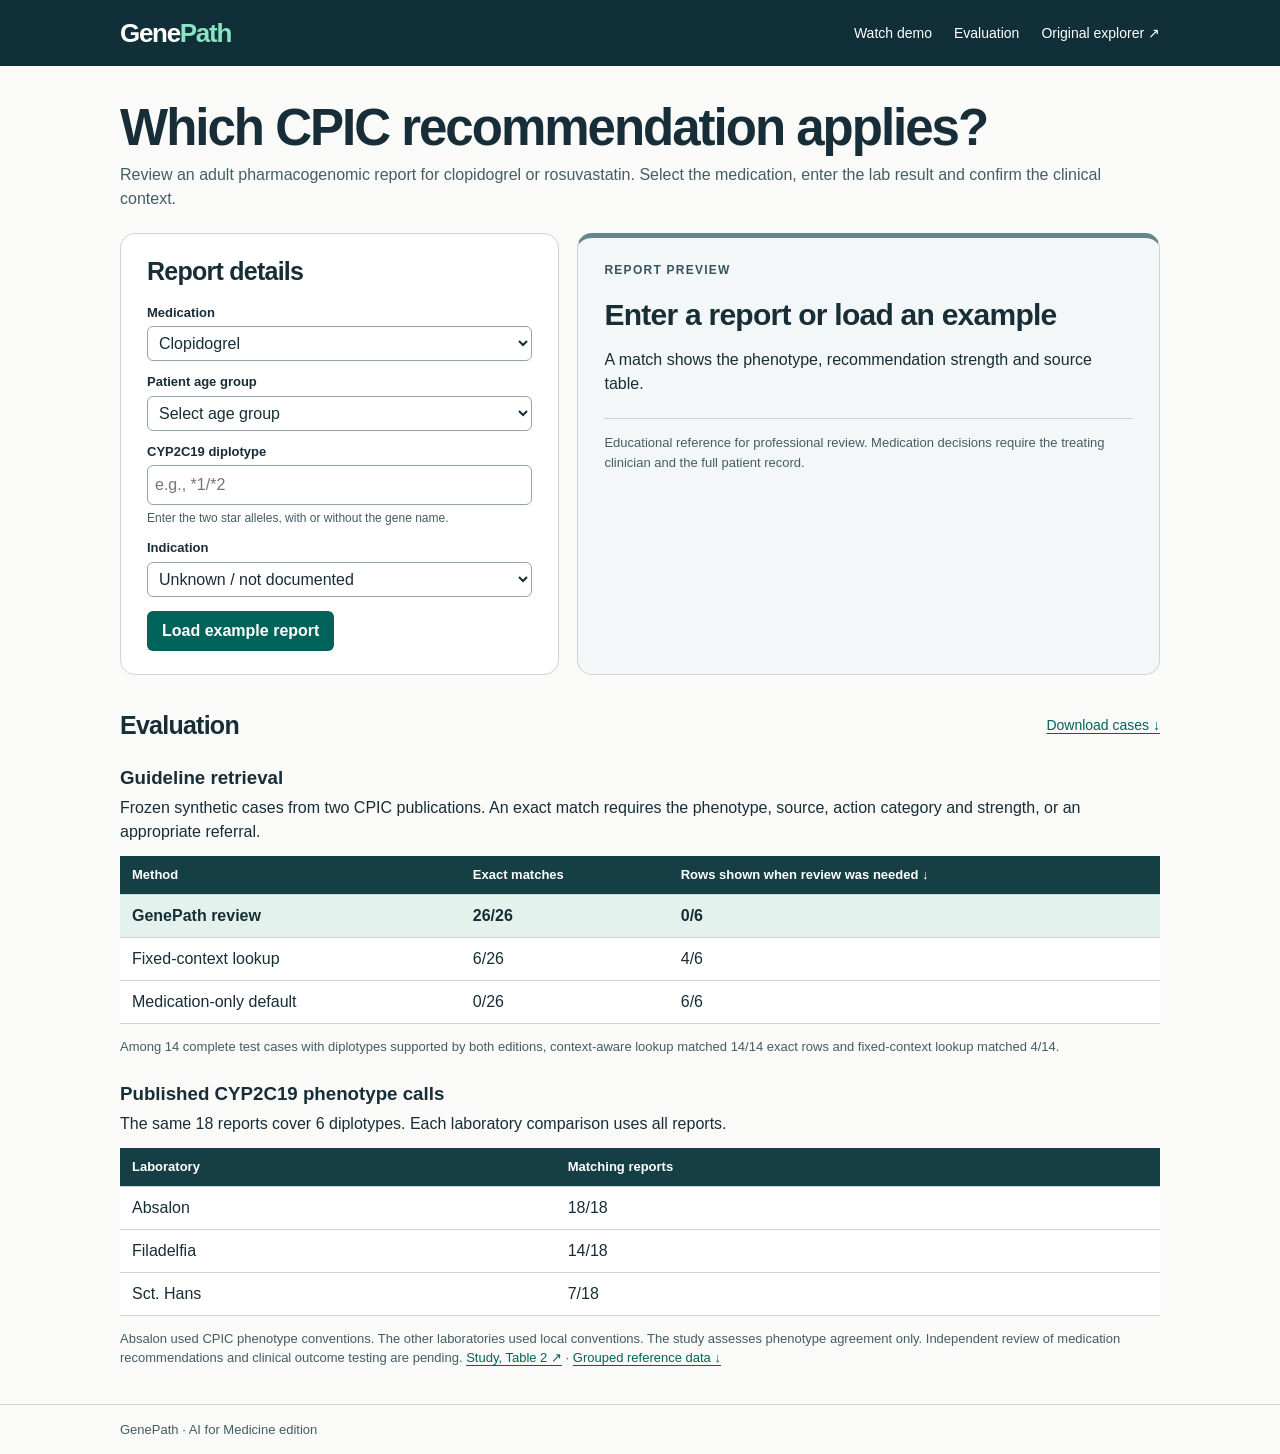
==== commit 82fbb1a3: "Reject ambiguous diplotypes and report external phenotype agreement" ====
--- a/index.html
+++ b/index.html
@@ -1,21 +1,25 @@
 <!doctype html>
 <html lang="en"><head><meta charset="utf-8"><meta name="viewport" content="width=device-width,initial-scale=1"><title>GenePath · PGx guideline review</title><link rel="stylesheet" href="review/style.css"></head>
 <body>
-<header><div class="shell nav"><a class="brand" href="index.html">Gene<span>Path</span></a><nav aria-label="Resources"><a href="#evaluation">Evaluation</a><a href="explorer.html">Original explorer ↗</a></nav></div></header>
+<header><div class="shell nav"><a class="brand" href="index.html">Gene<span>Path</span></a><nav aria-label="Resources"><a href="docs/ai-for-medicine/genepath-demo.mp4">Watch demo</a><a href="#evaluation">Evaluation</a><a href="explorer.html">Original explorer ↗</a></nav></div></header>
 <main class="shell">
-<section class="intro"><p class="kicker">Pharmacogenomics</p><h1>Find the matching guideline row.</h1><p>Use an adult lab report and its clinical context to locate a CPIC reference for pharmacist review.</p></section>
+<section class="intro"><h1>Which CPIC recommendation applies?</h1><p>Review an adult pharmacogenomic report for clopidogrel or rosuvastatin. Select the medication, enter the lab result and confirm the clinical context.</p></section>
 <section class="layout" aria-label="Guideline lookup">
 <div class="panel inputs"><h2>Report details</h2>
 <div class="field"><label for="drug">Medication</label><select id="drug"><option value="clopidogrel">Clopidogrel</option><option value="rosuvastatin">Rosuvastatin</option></select></div>
 <div class="field"><label for="age">Patient age group</label><select id="age"><option value="unknown">Select age group</option><option value="adult">Adult (18 or older)</option><option value="child">Under 18</option></select></div>
-<div class="field"><label for="diplotype" id="geneLabel">CYP2C19 diplotype</label><input type="text" id="diplotype" placeholder="e.g., *1/*2" autocomplete="off" spellcheck="false"></div>
+<div class="field"><label for="diplotype" id="geneLabel">CYP2C19 diplotype</label><input type="text" id="diplotype" aria-describedby="formatHint" placeholder="e.g., *1/*2" autocomplete="off" spellcheck="false"><small id="formatHint">Enter the two star alleles, with or without the gene name.</small></div>
 <div class="field"><label for="context" id="contextLabel">Indication</label><select id="context"></select></div>
-<button id="sample" type="button">Load example report</button></div>
+<div class="example-actions"><button id="sample" type="button">Load example report</button><button id="compare" type="button" hidden></button></div></div>
 <section class="panel result" aria-live="polite" aria-atomic="true"><p id="status" class="status"></p><h2 id="headline"></h2><p id="detail"></p><dl id="facts"></dl><a id="citation" hidden></a><p class="fine">Educational reference for professional review. Medication decisions require the treating clinician and the full patient record.</p></section>
 </section>
-<section id="evaluation"><div class="sectionhead"><div><p class="kicker">Evaluation</p><h2>What the test cases show</h2></div><a href="review/evaluation/cases.tsv" download>Download cases ↓</a></div>
-<p>Frozen synthetic cases from two CPIC publications. An exact match requires the phenotype, source, action category and strength, or an appropriate referral.</p>
-<div class="tablewrap"><table><thead><tr><th scope="col">Method</th><th scope="col">Exact matches</th><th scope="col">Rows shown despite missing inputs or scope</th></tr></thead><tbody id="scores"></tbody></table></div>
-<p class="small">These cases measure agreement with published rows. Independent pharmacist adjudication and clinical outcome testing are pending.</p></section>
+<section id="evaluation"><div class="sectionhead"><div><h2>Evaluation</h2></div><a href="review/evaluation/cases.tsv" download>Download cases ↓</a></div>
+<h3>Guideline retrieval</h3><p>Frozen synthetic cases from two CPIC publications. An exact match requires the phenotype, source, action category and strength, or an appropriate referral.</p>
+<div class="tablewrap"><table><thead><tr><th scope="col">Method</th><th scope="col">Exact matches</th><th scope="col">Rows shown when review was needed ↓</th></tr></thead><tbody id="scores"></tbody></table></div>
+<p id="sharedPanel" class="small"></p>
+<h3>Published CYP2C19 phenotype calls</h3>
+<p id="publishedCaption"></p>
+<div class="tablewrap"><table><thead><tr><th scope="col">Laboratory</th><th scope="col">Matching reports</th></tr></thead><tbody id="labs"></tbody></table></div>
+<p class="small">Absalon used CPIC phenotype conventions. The other laboratories used local conventions. The study assesses phenotype agreement only. Independent review of medication recommendations and clinical outcome testing are pending. <a href="https://doi.org/10.1111/bcpt.13990">Study, Table 2 ↗</a> · <a href="review/evaluation/published-phenotypes.tsv" download>Grouped reference data ↓</a></p></section>
 </main><footer><div class="shell">GenePath · AI for Medicine edition</div></footer>
 <script src="review/lookup.js"></script><script src="review/evaluation/summary.js"></script><script src="review/ui.js"></script></body></html>
--- a/review/style.css
+++ b/review/style.css
@@ -1,2 +1,14 @@
 :root{color-scheme:light;--ink:#172d37;--teal:#00635a;--soft:#e4f2ed;--line:#c9d6d3;--muted:#445d65}
 *{box-sizing:border-box}body{margin:0;color:var(--ink);background:#fafbf8;font:16px/1.5 "Inter","Helvetica Neue",Arial,sans-serif}.shell{max-width:1100px;margin:auto;padding:0 30px}header{background:#102f39;color:white}.nav,.sectionhead{display:flex;align-items:center;justify-content:space-between;gap:20px}.nav{min-height:66px}.nav a{color:#fff;text-decoration:none}nav{display:flex;gap:22px;font-size:14px}.brand{font-weight:790;letter-spacing:-1.3px;font-size:26px}.brand span{color:#8ae3c1}.intro{padding:35px 0 22px}.intro p:last-child{margin:8px 0 0;color:var(--muted)}.kicker,.status{font-size:12px;font-weight:750;text-transform:uppercase;letter-spacing:1.25px;color:var(--teal);margin:0 0 7px}h1,h2,p{overflow-wrap:break-word}h1{font-size:clamp(30px,4.8vw,51px);line-height:1.06;letter-spacing:-2px;margin:0}h2{line-height:1.18;letter-spacing:-.75px;font-size:25px;margin:0 0 16px}.layout{display:grid;grid-template-columns:minmax(260px,.86fr) minmax(310px,1.14fr);gap:18px;align-items:stretch}.panel{border:1px solid var(--line);border-radius:15px;background:white;padding:23px 26px}.field{display:grid;gap:4px;margin:0 0 11px}label,dt,th{font-size:13px;font-weight:680}input,select,button{font:inherit}select,input{background:#fff;border:1px solid #92a7a5;color:var(--ink);border-radius:6px;padding:7px;width:100%}button{border:0;border-radius:6px;color:white;background:var(--teal);padding:8px 15px;font-weight:650;cursor:pointer}a{color:var(--teal);text-underline-offset:3px}button:focus-visible,a:focus-visible,input:focus-visible,select:focus-visible{outline:3px solid #dd9b15;outline-offset:2px}.result{border-top:5px solid #d49129;background:#fffbef}.result[data-state=row]{border-top-color:var(--teal);background:#f1f8f4}.status{margin-bottom:18px;color:#6f4b13}.result[data-state=row] .status{color:var(--teal)}.result h2{font-size:30px}.result dl{margin:22px 0}.result dl>div{display:grid;grid-template-columns:110px 1fr;gap:8px;border-top:1px solid var(--line);padding:7px 0}dd{margin:0}.fine,.small{color:var(--muted);font-size:13px}.fine{margin-top:22px;padding-top:14px;border-top:1px solid var(--line)}#evaluation{margin:36px 0}.sectionhead h2{margin:0}.sectionhead>a{font-size:14px}.tablewrap{overflow-x:auto}table{width:100%;border-collapse:collapse;background:white;text-align:left}th,td{padding:9px 12px;border-bottom:1px solid var(--line)}th{color:#fff;background:#153f45}tbody tr:first-child{background:var(--soft);font-weight:650}footer{font-size:13px;color:var(--muted);border-top:1px solid var(--line);padding:15px 0}@media(max-width:700px){.shell{padding:0 16px}.layout{grid-template-columns:1fr}.panel{padding:18px}.nav{gap:10px}nav{gap:10px;font-size:12px}.sectionhead{align-items:end}th,td{padding:6px;font-size:13px}}[hidden]{display:none!important}
+
+.example-actions{display:flex;gap:8px;flex-wrap:wrap;margin-top:14px}
+#compare{background:white;color:var(--teal);border:1px solid var(--teal)}
+.field small{font-size:12px;color:var(--muted)}
+.result[data-state="ready"]{background:#f4f7f7;border-top-color:#67858d}
+.result[data-state="ready"] .status{color:#365560}
+.result[data-state="gap"]{background:#edf2fc;border-top-color:#485f97}
+.result[data-state="gap"] .status{color:#394e83}
+#evaluation h3{margin:24px 0 4px}
+#evaluation h3+p{margin:4px 0 12px}
+#labs tr{background:white;font-weight:normal}
+@media(max-width:520px){.nav{flex-wrap:wrap;gap:4px;padding-top:8px;padding-bottom:8px}.nav nav{flex-wrap:wrap}}
